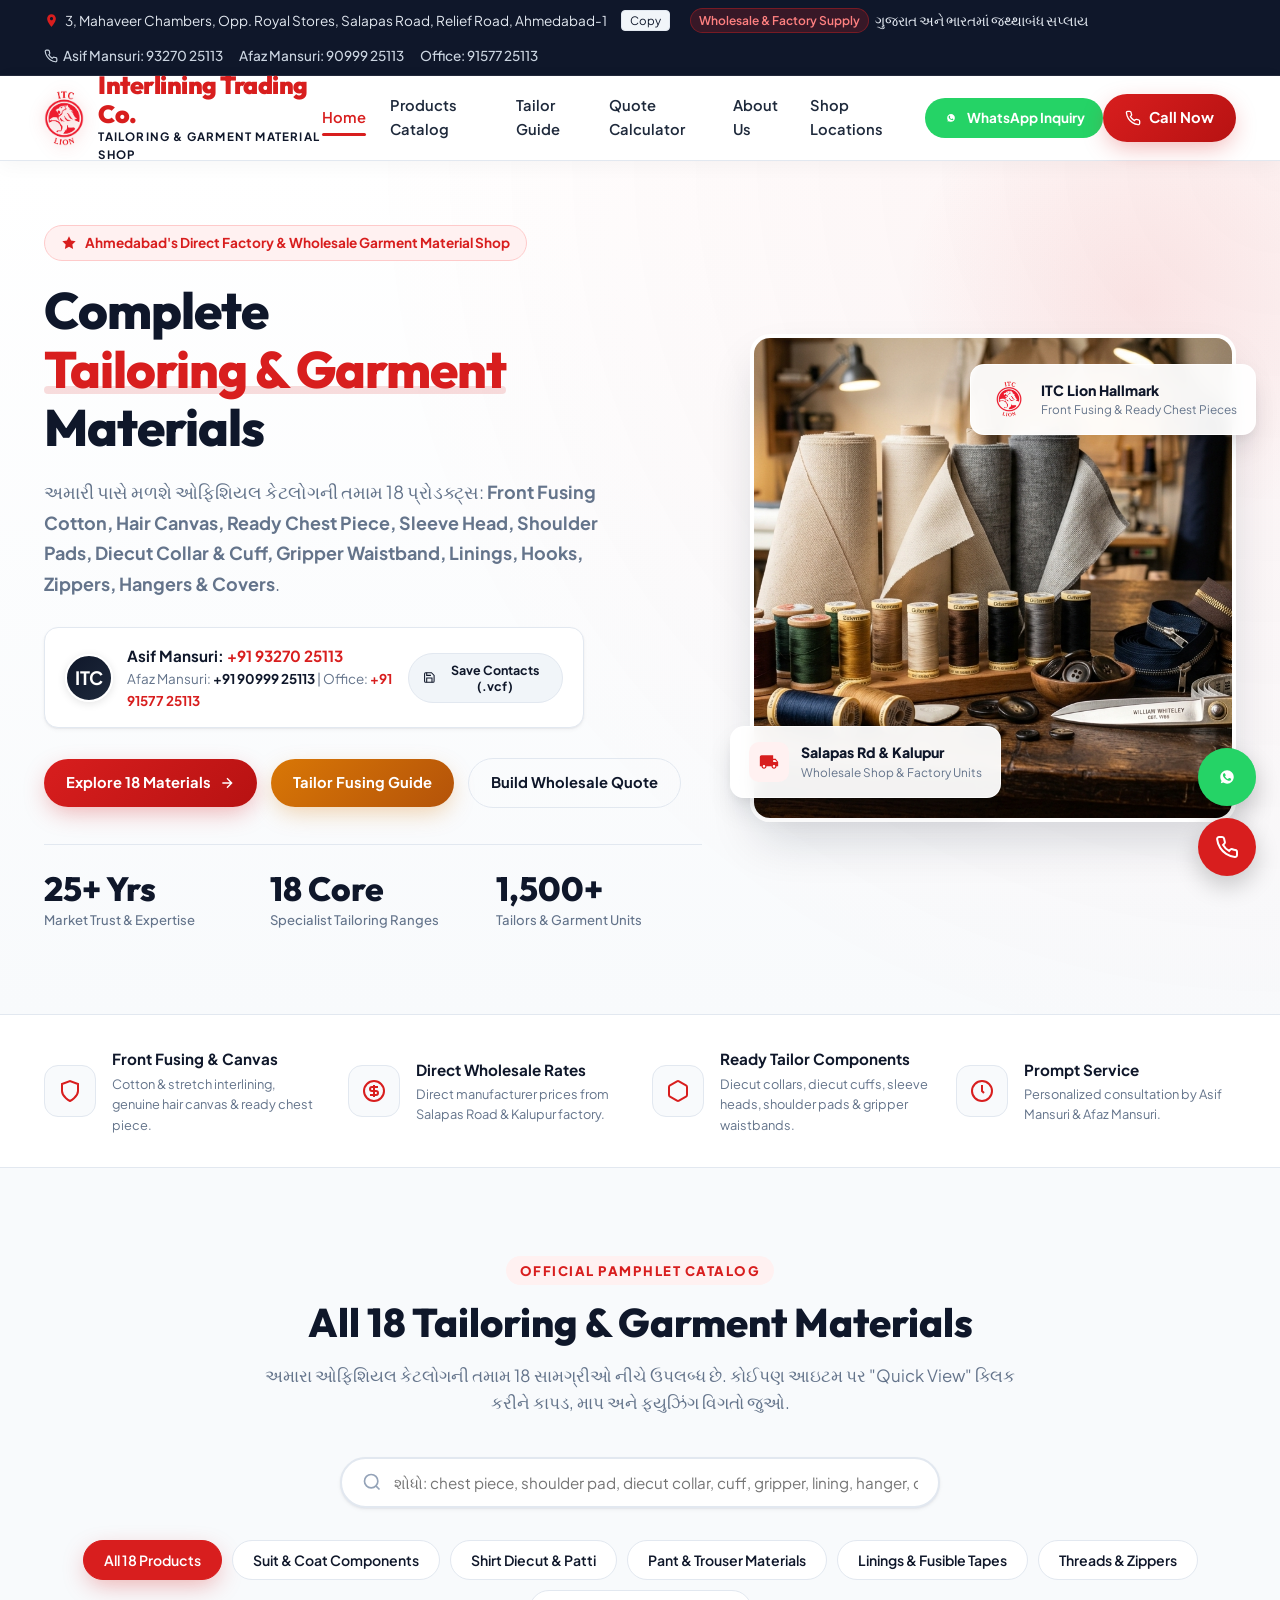
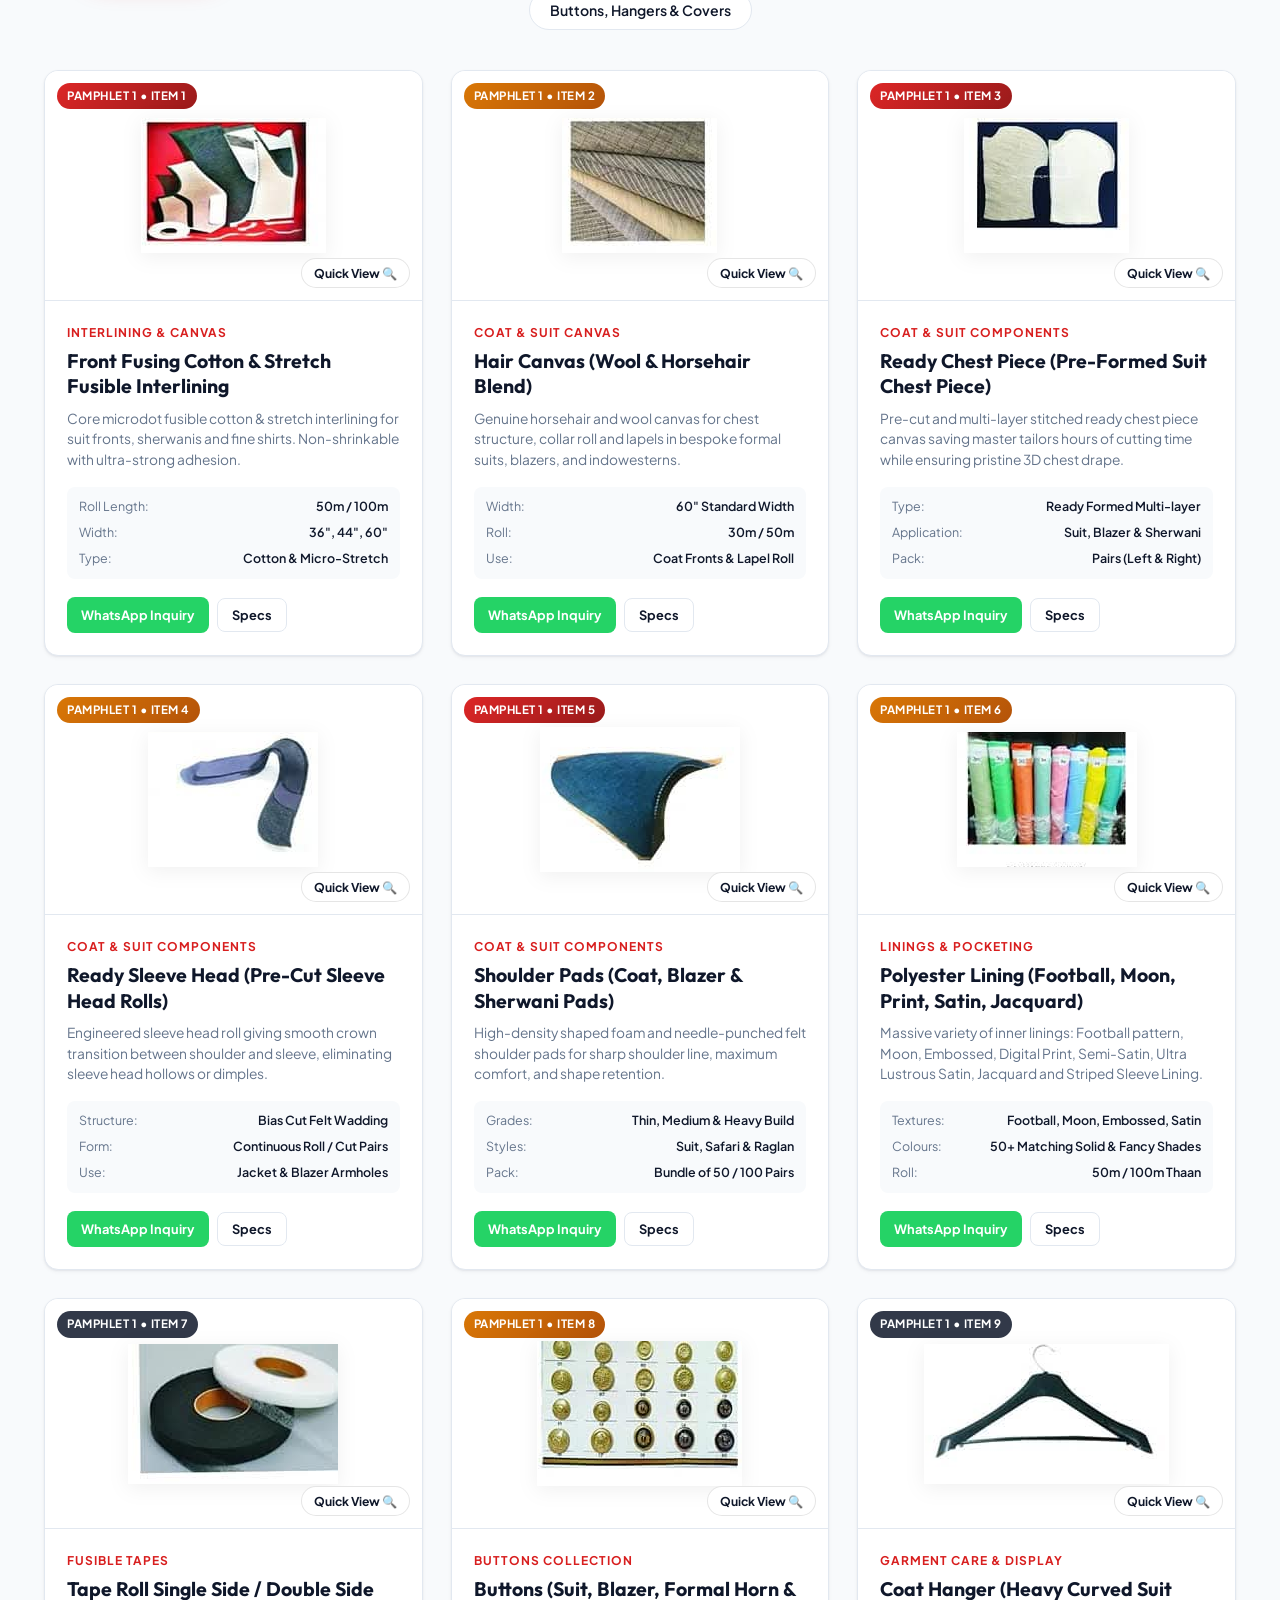
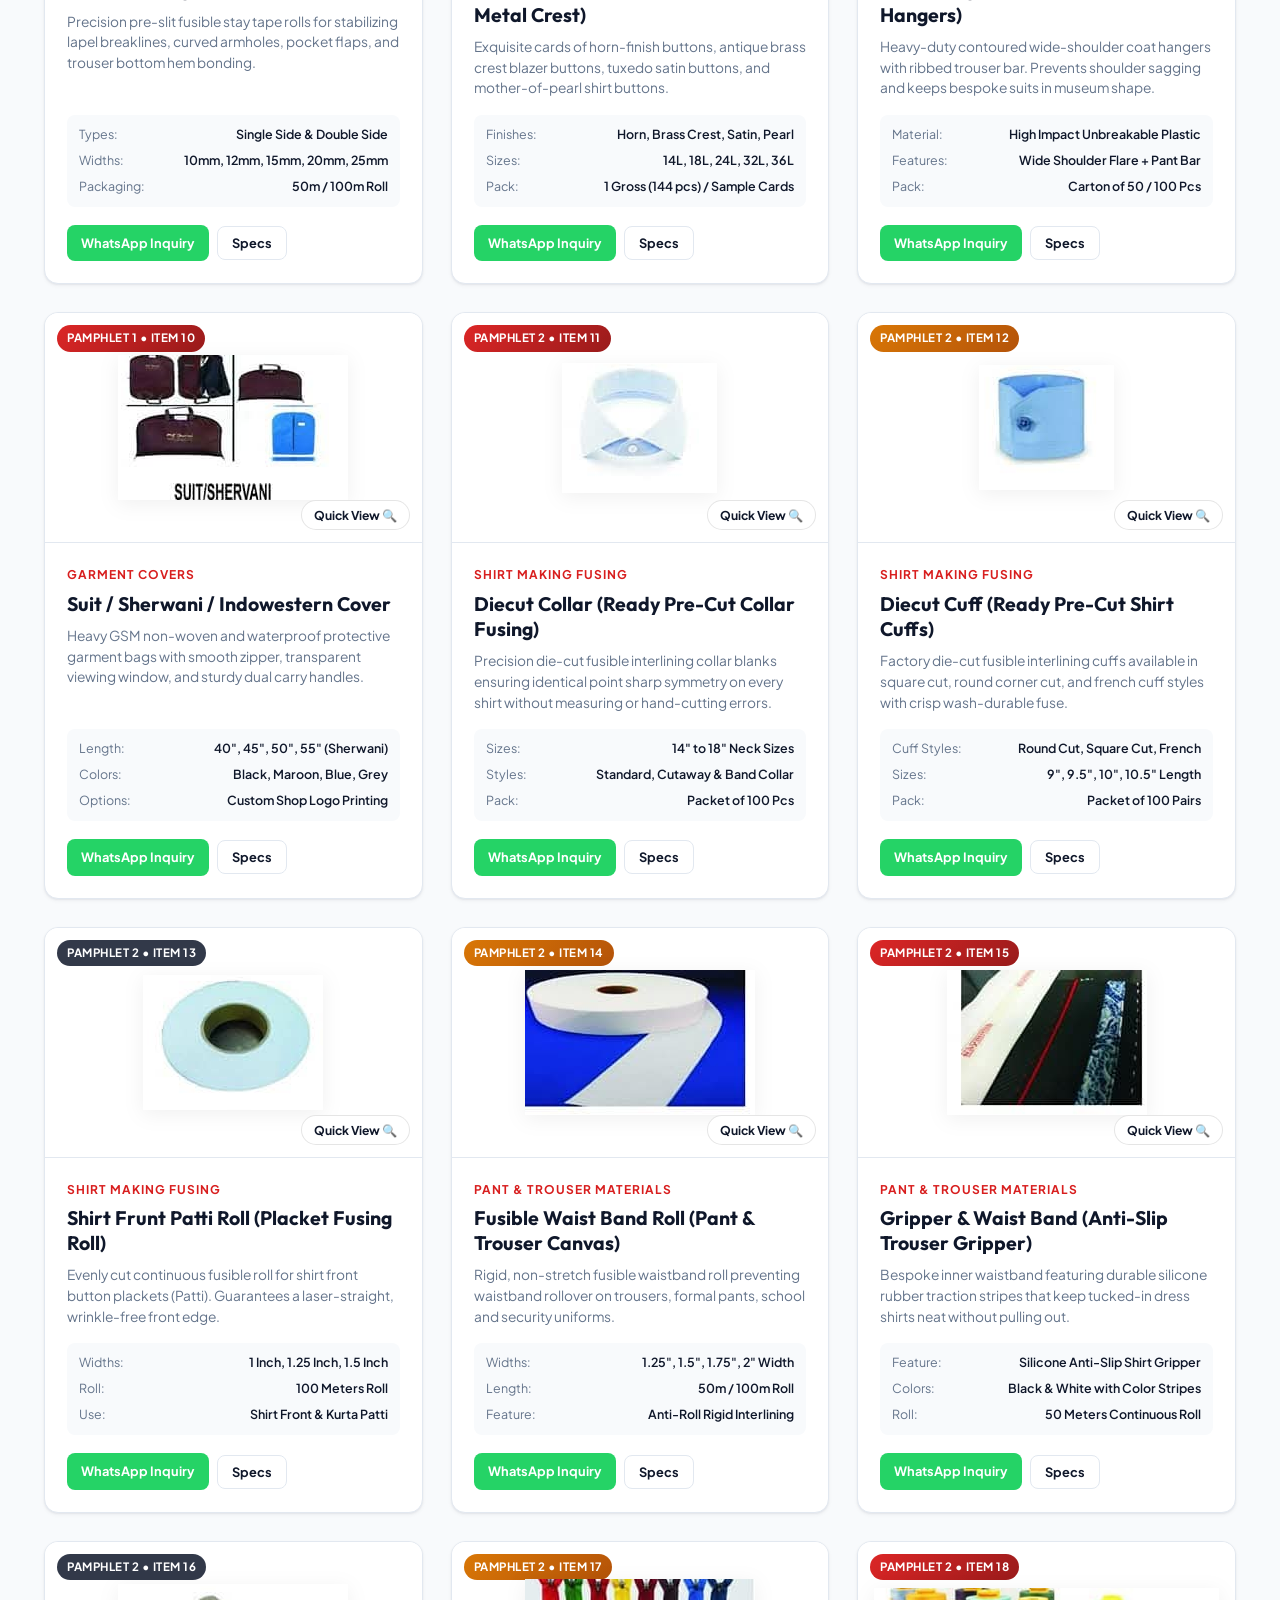
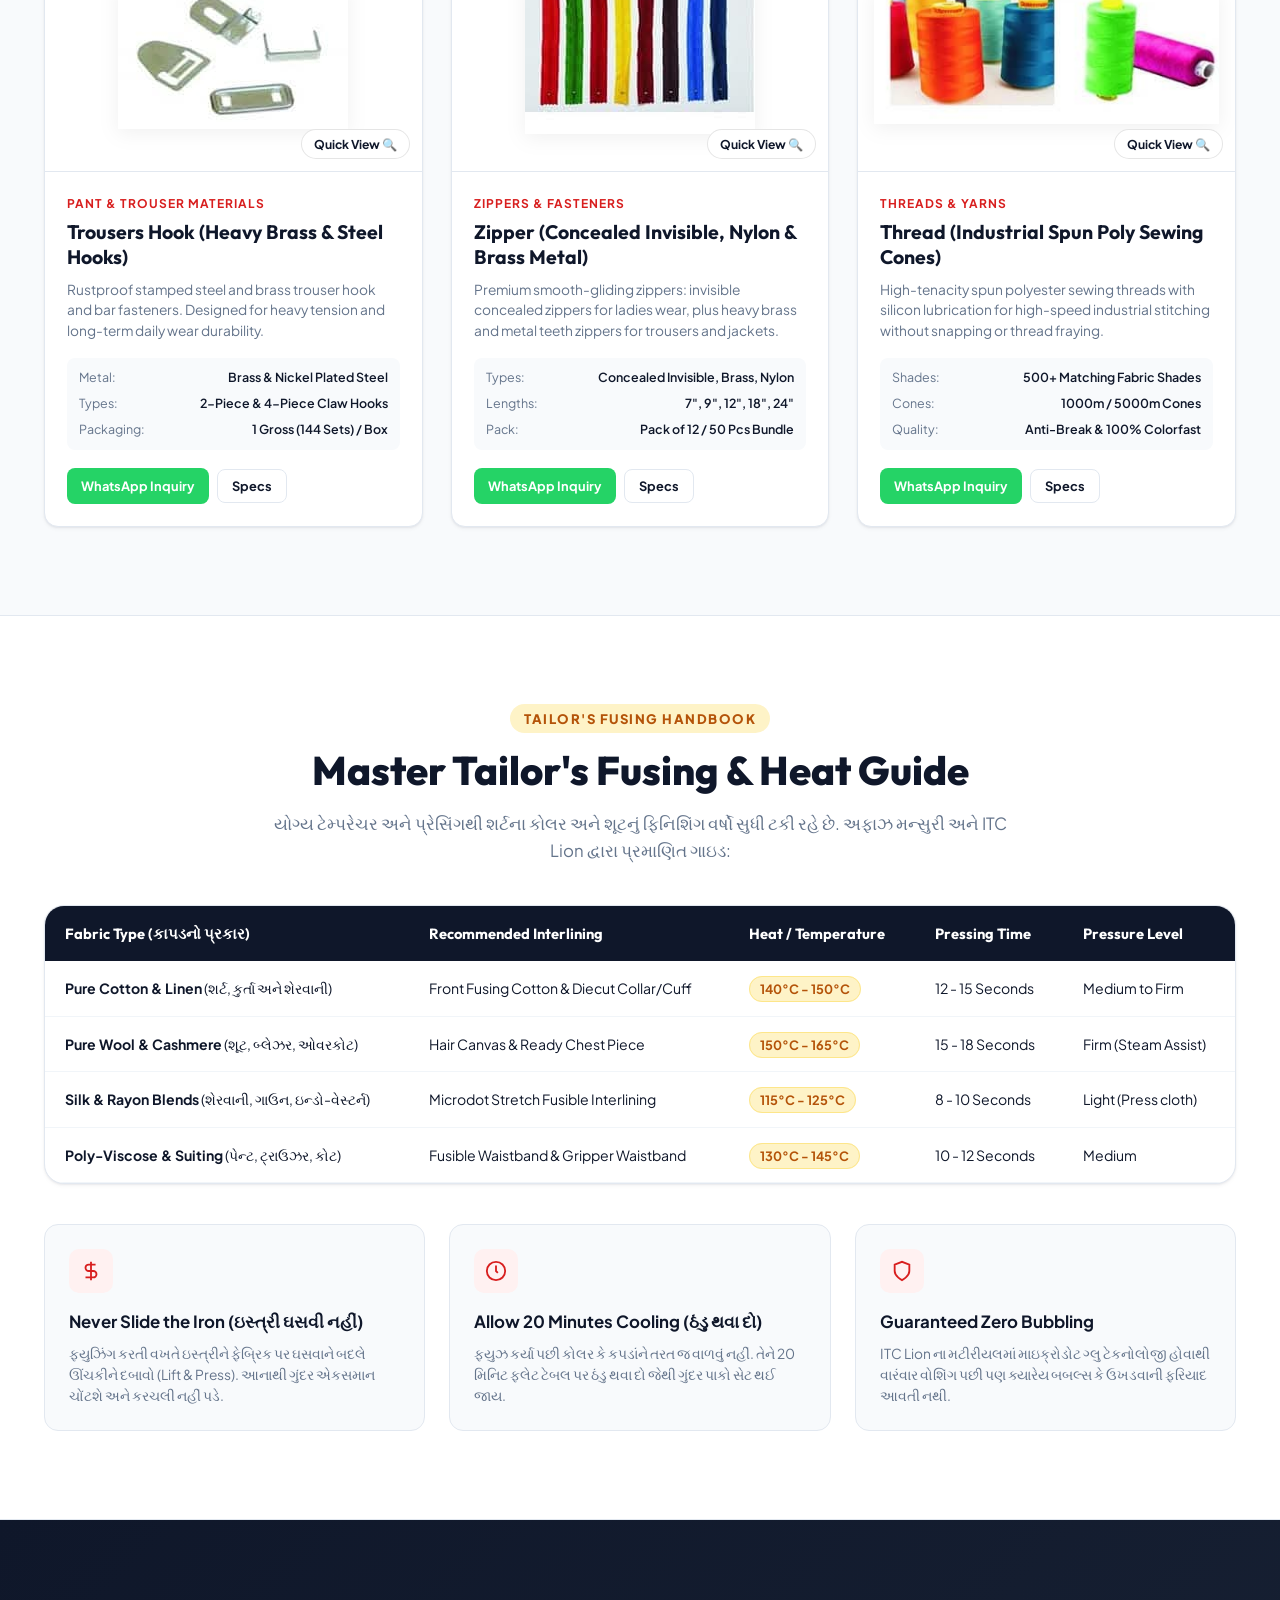
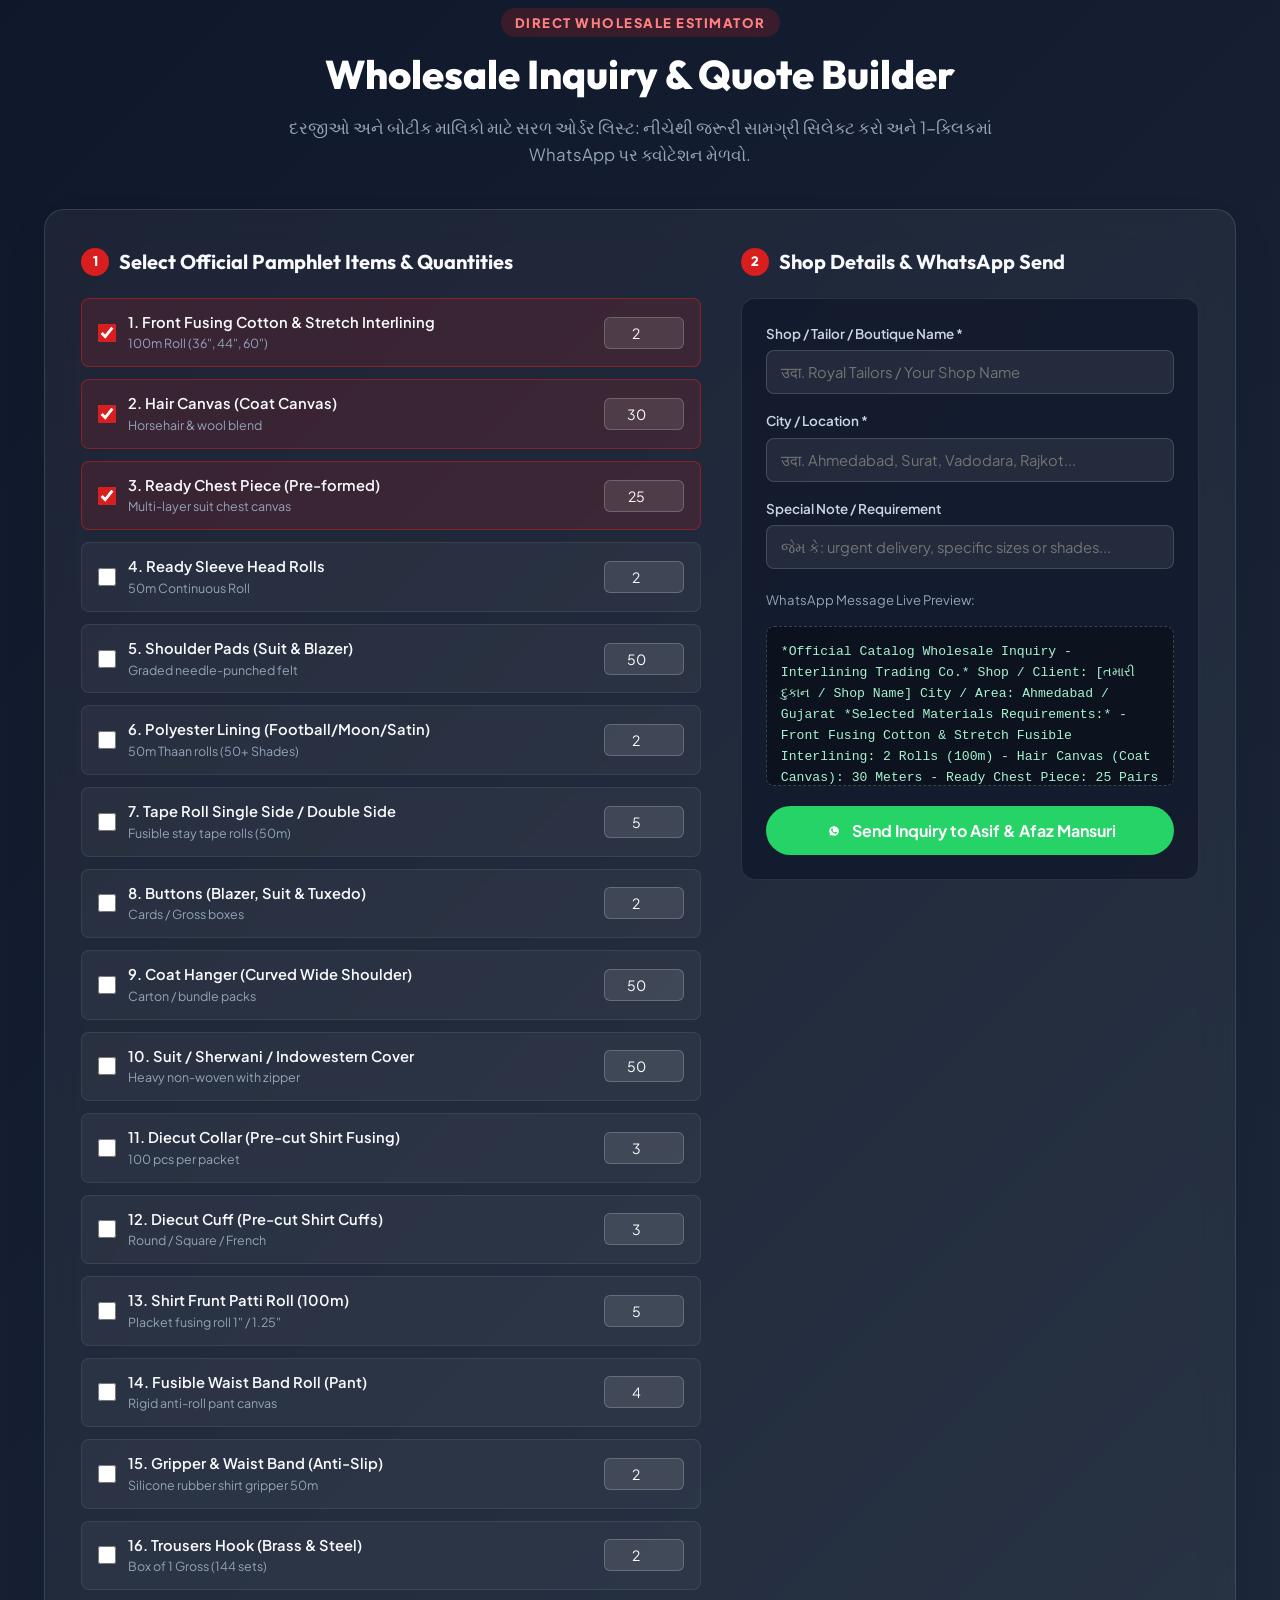
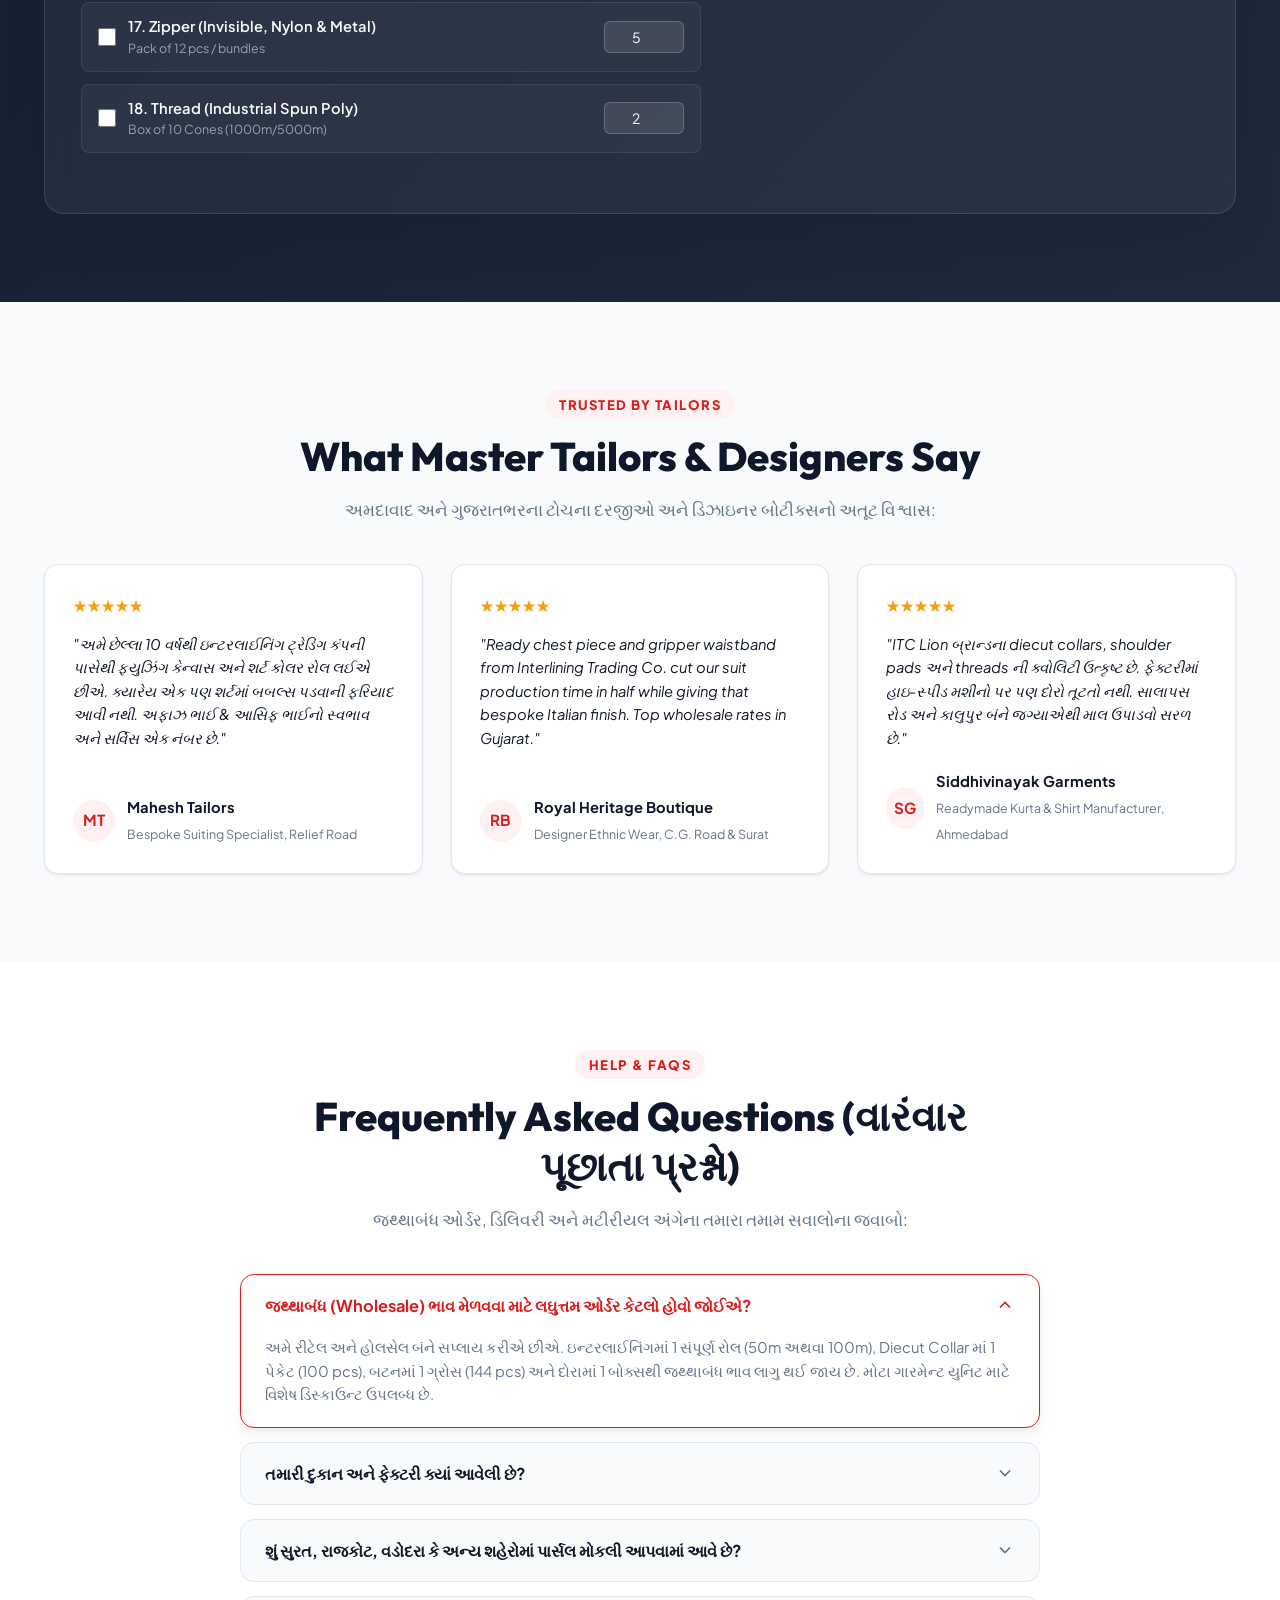
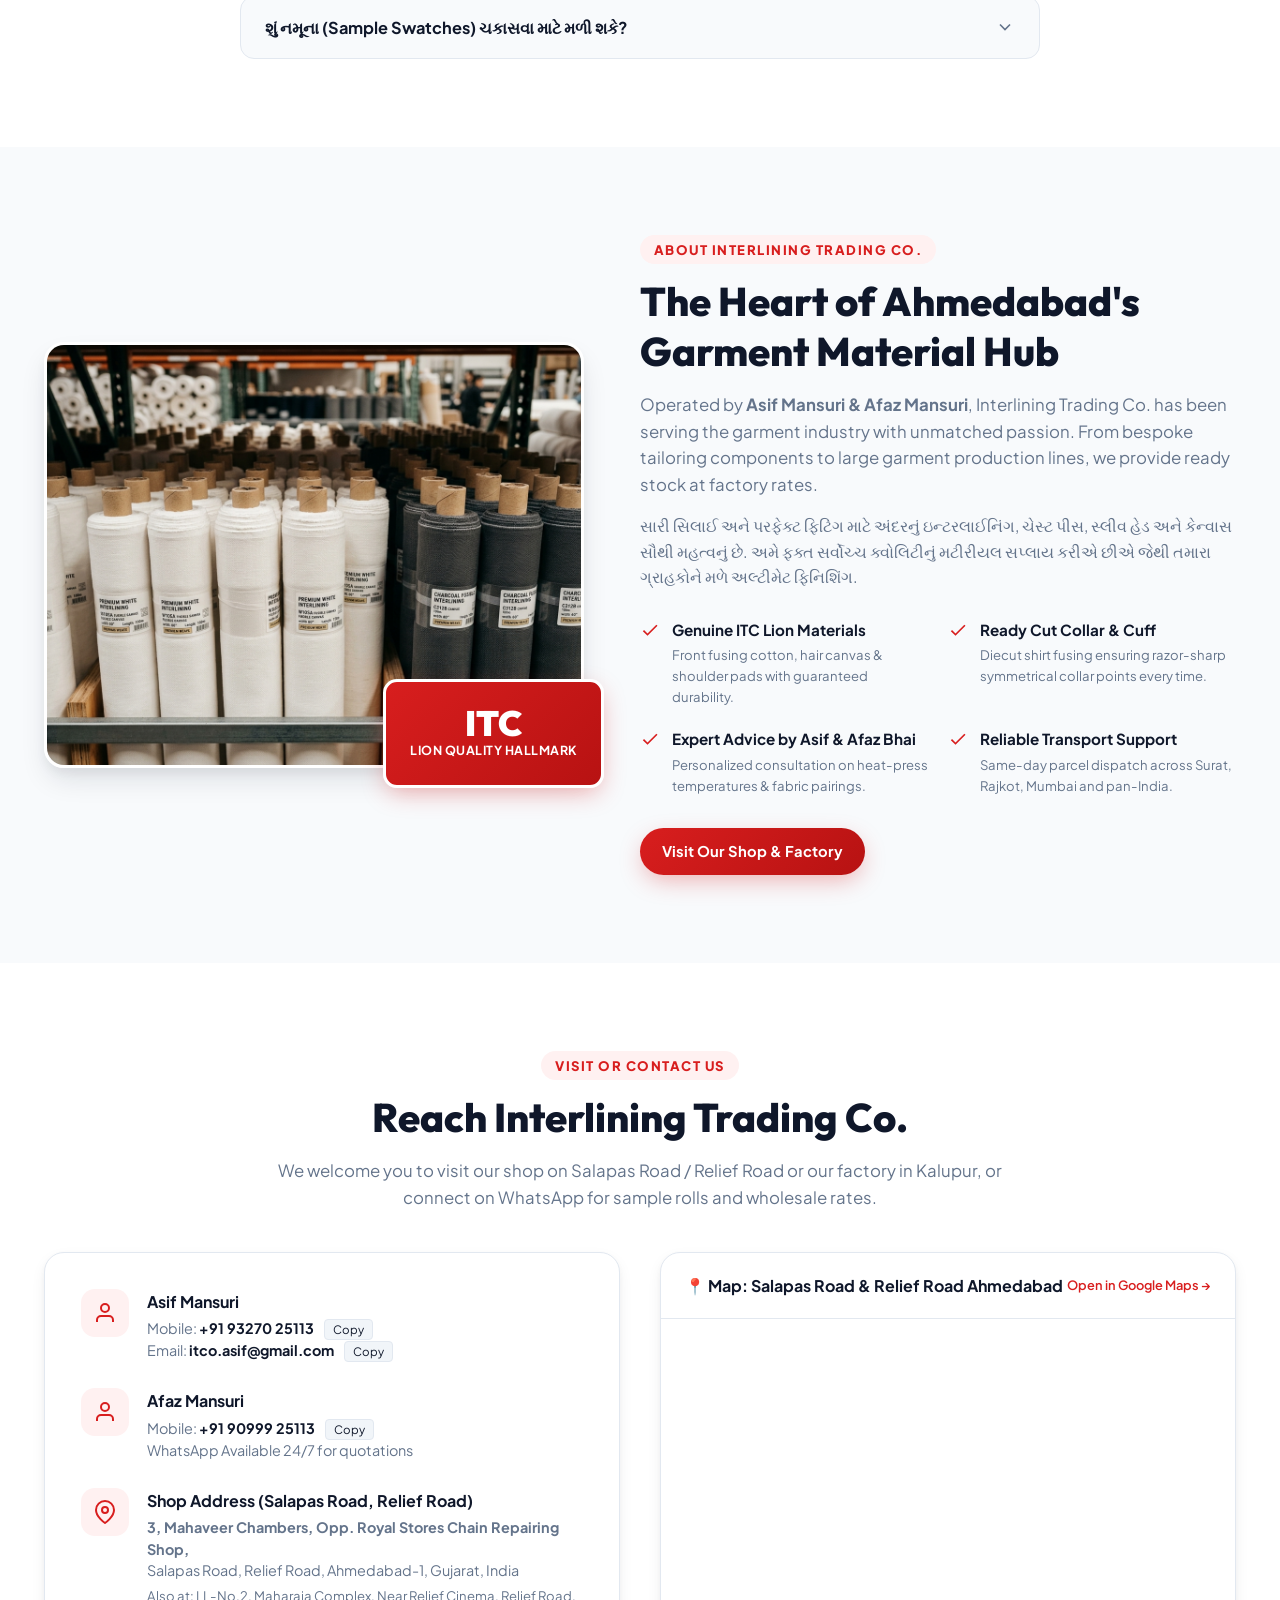
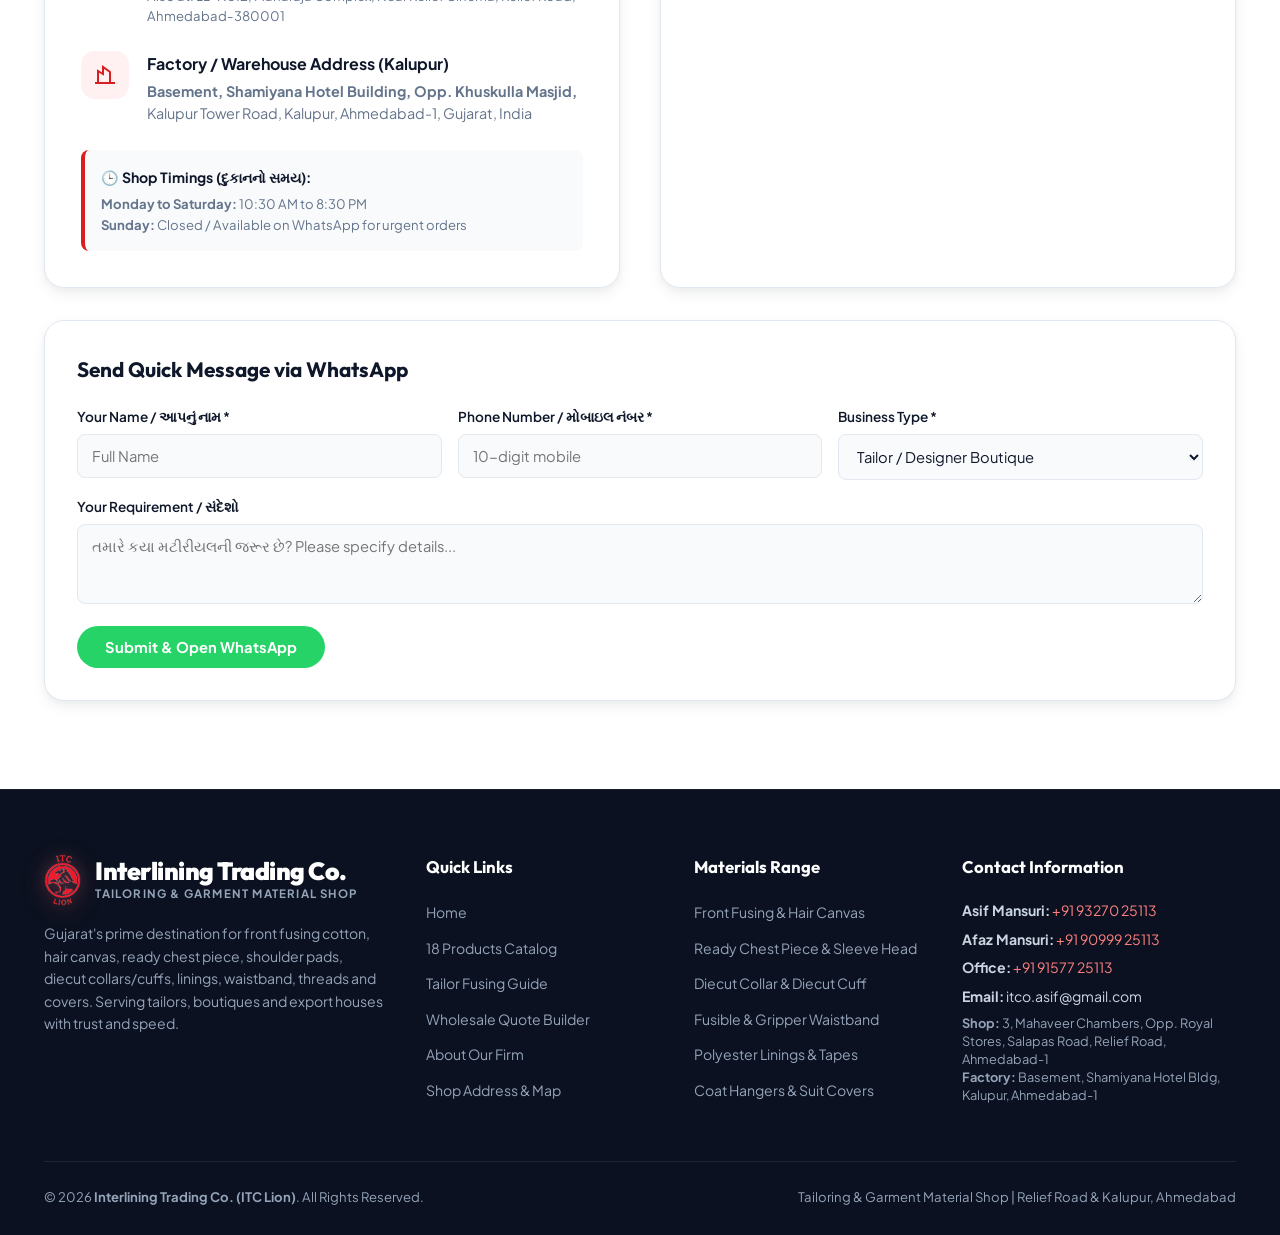
==== index.html @ f00bd0a0 "Initial commit: Official website for Interlining Trading Co." ====
<!DOCTYPE html>
<html lang="en">
<head>
  <meta charset="UTF-8">
  <meta name="viewport" content="width=device-width, initial-scale=1.0">
  <title>Interlining Trading Co. | Tailoring & Garment Material Shop | Relief Road & Salapas Road, Ahmedabad</title>
  <meta name="description" content="Interlining Trading Co. (ITC Lion) - Wholesale & retail tailoring and garment material shop in Relief Road, Salapas Road, and Kalupur, Ahmedabad. Front fusing cotton, hair canvas, ready chest piece, sleeve head, shoulder pads, polyester linings, diecut collar/cuff, waistband, gripper, trouser hooks, zippers, threads, hangers and suit covers. Contact: Asif Mansuri (93270 25113), Afaz Mansuri (90999 25113).">
  <meta name="keywords" content="Interlining Trading Co, ITC Lion, Front Fusing Cotton, Hair Canvas, Ready Chest Piece, Ready Sleeve Head, Shoulder Pads, Diecut Collar, Diecut Cuff, Shirt Front Patti Roll, Fusible Waistband Roll, Gripper Waistband, Trouser Hook, Zippers, Threads, Coat Hangers, Suit Covers, Tailoring Materials Ahmedabad, Relief Road, Salapas Road, Kalupur">
  <link rel="stylesheet" href="style.css">
  <link rel="icon" href="images/itc_lion_logo.png" type="image/png">
</head>
<body>

  <!-- Toast Notification Container -->
  <div class="toast-container" id="toastContainer"></div>

  <!-- Top Announcement Bar -->
  <div class="top-bar">
    <div class="container top-bar-inner">
      <div class="top-info">
        <div class="top-info-item">
          <svg viewBox="0 0 24 24" fill="currentColor"><path d="M12 2C8.13 2 5 5.13 5 9c0 5.25 7 13 7 13s7-7.75 7-13c0-3.87-3.13-7-7-7zm0 9.5c-1.38 0-2.5-1.12-2.5-2.5s1.12-2.5 2.5-2.5 2.5 1.12 2.5 2.5-1.12 2.5-2.5 2.5z"/></svg>
          <span>3, Mahaveer Chambers, Opp. Royal Stores, Salapas Road, Relief Road, Ahmedabad-1</span>
          <button type="button" class="copy-btn-inline copy-trigger" data-copy="3, Mahaveer Chambers, Opp. Royal Stores Chain Repairing Shop, Salapas Road, Relief Road, Ahmedabad-1" data-label="Shop Address">Copy</button>
        </div>
        <div class="top-info-item">
          <span class="badge-tag">Wholesale & Factory Supply</span>
          <span>ગુજરાત અને ભારતમાં જથ્થાબંધ સપ્લાય</span>
        </div>
      </div>
      <div class="top-actions">
        <a href="tel:9327025113" class="top-link">
          <svg width="14" height="14" viewBox="0 0 24 24" fill="none" stroke="currentColor" stroke-width="2"><path d="M22 16.92v3a2 2 0 0 1-2.18 2 19.79 19.79 0 0 1-8.63-3.07 19.5 19.5 0 0 1-6-6 19.79 19.79 0 0 1-3.07-8.67A2 2 0 0 1 4.11 2h3a2 2 0 0 1 2 1.72 12.84 12.84 0 0 0 .7 2.81 2 2 0 0 1-.45 2.11L8.09 9.91a16 16 0 0 0 6 6l1.27-1.27a2 2 0 0 1 2.11-.45 12.84 12.84 0 0 0 2.81.7A2 2 0 0 1 22 16.92z"></path></svg>
          Asif Mansuri: 93270 25113
        </a>
        <a href="tel:9099925113" class="top-link">Afaz Mansuri: 90999 25113</a>
        <a href="tel:9157725113" class="top-link">Office: 91577 25113</a>
      </div>
    </div>
  </div>

  <!-- Main Navigation Header -->
  <header class="site-header">
    <div class="container navbar">
      <!-- Brand Logo -->
      <a href="#home" class="brand-logo" title="Interlining Trading Co. - ITC Lion">
        <img src="images/itc_lion_logo.png" alt="ITC Lion Official Logo" class="brand-logo-img">
        <div class="brand-text">
          <span class="brand-title">Interlining Trading Co.</span>
          <span class="brand-subtitle">Tailoring & Garment Material Shop</span>
        </div>
      </a>

      <!-- Navigation Links -->
      <nav class="nav-links" id="navLinks">
        <a href="#home" class="nav-link active">Home</a>
        <a href="#products" class="nav-link">Products Catalog</a>
        <a href="#fusing-guide" class="nav-link">Tailor Guide</a>
        <a href="#order-builder" class="nav-link">Quote Calculator</a>
        <a href="#about" class="nav-link">About Us</a>
        <a href="#contact" class="nav-link">Shop Locations</a>
        <a href="https://wa.me/919327025113?text=Hello%20Asif%20Bhai%20&%20Afaz%20Bhai,%20I%20want%20inquiry%20regarding%20garment%20materials" target="_blank" class="btn btn-whatsapp" style="padding: 9px 18px; font-size: 0.85rem;">
          <svg width="16" height="16" viewBox="0 0 24 24" fill="currentColor"><path d="M12.031 6.172c-3.181 0-5.767 2.586-5.768 5.766-.001 1.298.38 2.27 1.019 3.287l-.582 2.128 2.182-.573c.978.58 1.911.928 3.145.929 3.178 0 5.767-2.587 5.768-5.766.001-3.187-2.575-5.771-5.764-5.771zm3.392 8.244c-.144.405-.837.774-1.17.824-.299.045-.677.063-1.092-.069-.252-.08-.575-.187-.988-.365-1.739-.751-2.874-2.502-2.961-2.617-.087-.116-.708-.94-.708-1.793s.448-1.273.607-1.446c.159-.173.346-.217.462-.217l.332.006c.106.005.249-.04.39.298.144.347.491 1.2.534 1.287.043.087.072.188.014.304-.058.116-.087.188-.173.289l-.26.304c-.087.086-.177.18-.076.354.101.174.449.741.964 1.201.662.591 1.221.774 1.394.86s.275.072.376-.043c.101-.116.433-.506.549-.68.116-.173.231-.145.39-.087s1.011.477 1.184.564.289.13.332.202c.043.072.043.419-.101.824z"/></svg>
          WhatsApp Inquiry
        </a>
      </nav>

      <!-- CTA and Hamburger -->
      <div class="nav-cta-group">
        <a href="tel:9327025113" class="btn btn-primary" title="Call Asif Mansuri">
          <svg width="16" height="16" viewBox="0 0 24 24" fill="none" stroke="currentColor" stroke-width="2"><path d="M22 16.92v3a2 2 0 0 1-2.18 2 19.79 19.79 0 0 1-8.63-3.07 19.5 19.5 0 0 1-6-6 19.79 19.79 0 0 1-3.07-8.67A2 2 0 0 1 4.11 2h3a2 2 0 0 1 2 1.72 12.84 12.84 0 0 0 .7 2.81 2 2 0 0 1-.45 2.11L8.09 9.91a16 16 0 0 0 6 6l1.27-1.27a2 2 0 0 1 2.11-.45 12.84 12.84 0 0 0 2.81.7A2 2 0 0 1 22 16.92z"></path></svg>
          <span>Call Now</span>
        </a>
        <button class="mobile-toggle" id="mobileToggle" aria-label="Toggle navigation menu">
          <svg width="24" height="24" viewBox="0 0 24 24" fill="none" stroke="currentColor" stroke-width="2"><line x1="3" y1="12" x2="21" y2="12"></line><line x1="3" y1="6" x2="21" y2="6"></line><line x1="3" y1="18" x2="21" y2="18"></line></svg>
        </button>
      </div>
    </div>
  </header>

  <!-- Hero Section -->
  <section class="hero-section" id="home">
    <div class="container hero-grid">
      <div class="hero-content">
        <div class="hero-badge">
          <svg viewBox="0 0 24 24" fill="currentColor"><path d="M12 2l3.09 6.26L22 9.27l-5 4.87 1.18 6.88L12 17.77l-6.18 3.25L7 14.14 2 9.27l6.91-1.01L12 2z"/></svg>
          <span>Ahmedabad's Direct Factory & Wholesale Garment Material Shop</span>
        </div>
        <h1 class="hero-title">
          Complete <span class="highlight">Tailoring & Garment</span> Materials
        </h1>
        <p class="hero-description">
          અમારી પાસે મળશે ઓફિશિયલ કેટલોગની તમામ 18 પ્રોડક્ટ્સ: <strong>Front Fusing Cotton, Hair Canvas, Ready Chest Piece, Sleeve Head, Shoulder Pads, Diecut Collar & Cuff, Gripper Waistband, Linings, Hooks, Zippers, Hangers & Covers</strong>.
        </p>

        <!-- Direct Contact Highlight with Both Brothers & 1-Click Save vCard -->
        <div class="hero-contact-card">
          <div class="contact-left-group">
            <div class="contact-avatar">ITC</div>
            <div class="contact-meta">
              <h4>Asif Mansuri: <a href="tel:9327025113">+91 93270 25113</a></h4>
              <p>Afaz Mansuri: <a href="tel:9099925113" style="color: var(--secondary); font-weight: 700;">+91 90999 25113</a> | Office: <a href="tel:9157725113">+91 91577 25113</a></p>
            </div>
          </div>
          <button type="button" class="save-vcard-btn" id="saveVcardBtn" title="Download Asif & Afaz Mansuri visiting card directly into your phone contacts">
            <svg width="15" height="15" viewBox="0 0 24 24" fill="none" stroke="currentColor" stroke-width="2"><path d="M19 21H5a2 2 0 0 1-2-2V5a2 2 0 0 1 2-2h11l5 5v11a2 2 0 0 1-2 2z"></path><polyline points="17 21 17 13 7 13 7 21"></polyline><polyline points="7 3 7 8 15 8"></polyline></svg>
            Save Contacts (.vcf)
          </button>
        </div>

        <div class="hero-btn-group">
          <a href="#products" class="btn btn-primary">
            Explore 18 Materials
            <svg width="16" height="16" viewBox="0 0 24 24" fill="none" stroke="currentColor" stroke-width="2"><path d="M5 12h14M12 5l7 7-7 7"/></svg>
          </a>
          <a href="#fusing-guide" class="btn btn-gold">
            Tailor Fusing Guide
          </a>
          <a href="#order-builder" class="btn btn-outline">
            Build Wholesale Quote
          </a>
        </div>

        <div class="hero-stats">
          <div class="stat-item">
            <div class="stat-num" data-target="25" data-suffix="+ Yrs">0</div>
            <div class="stat-label">Market Trust & Expertise</div>
          </div>
          <div class="stat-item">
            <div class="stat-num" data-target="18" data-suffix=" Core">0</div>
            <div class="stat-label">Specialist Tailoring Ranges</div>
          </div>
          <div class="stat-item">
            <div class="stat-num" data-target="1500" data-suffix="+">0</div>
            <div class="stat-label">Tailors & Garment Units</div>
          </div>
        </div>
      </div>

      <!-- Hero Visual Image Display -->
      <div class="hero-media-wrapper">
        <div class="hero-media-card">
          <img src="images/hero_banner.jpg" alt="Tailoring materials, interlining rolls, threads and scissors - Interlining Trading Co." loading="lazy">
        </div>
        <!-- Floating Badges -->
        <div class="floating-badge badge-right">
          <div class="floating-badge-icon" style="background: transparent;">
            <img src="images/itc_lion_logo.png" alt="ITC Lion Hallmark" style="width: 36px; height: 36px; object-fit: contain;">
          </div>
          <div class="floating-badge-text">
            <h5>ITC Lion Hallmark</h5>
            <p>Front Fusing & Ready Chest Pieces</p>
          </div>
        </div>

        <div class="floating-badge badge-left">
          <div class="floating-badge-icon">
            <svg width="20" height="20" viewBox="0 0 24 24" fill="currentColor"><path d="M20 8h-3V4H3c-1.1 0-2 .9-2 2v11h2c0 1.66 1.34 3 3 3s3-1.34 3-3h6c0 1.66 1.34 3 3 3s3-1.34 3-3h2v-5l-3-4zM6 18.5c-.83 0-1.5-.67-1.5-1.5s.67-1.5 1.5-1.5 1.5.67 1.5 1.5-.67 1.5-1.5 1.5zm13.5-9l1.96 2.5H17V9.5h2.5zm-1.5 9c-.83 0-1.5-.67-1.5-1.5s.67-1.5 1.5-1.5 1.5.67 1.5 1.5-.67 1.5-1.5 1.5z"/></svg>
          </div>
          <div class="floating-badge-text">
            <h5>Salapas Rd & Kalupur</h5>
            <p>Wholesale Shop & Factory Units</p>
          </div>
        </div>
      </div>
    </div>
  </section>

  <!-- Trust Highlights Strip -->
  <section class="trust-strip">
    <div class="container trust-grid">
      <div class="trust-card">
        <div class="trust-icon">
          <svg width="24" height="24" viewBox="0 0 24 24" fill="none" stroke="currentColor" stroke-width="2"><path d="M12 22s8-4 8-10V5l-8-3-8 3v7c0 6 8 10 8 10z"/></svg>
        </div>
        <div class="trust-info">
          <h4>Front Fusing & Canvas</h4>
          <p>Cotton & stretch interlining, genuine hair canvas & ready chest piece.</p>
        </div>
      </div>

      <div class="trust-card">
        <div class="trust-icon">
          <svg width="24" height="24" viewBox="0 0 24 24" fill="none" stroke="currentColor" stroke-width="2"><circle cx="12" cy="12" r="10"/><path d="M16 8h-6a2 2 0 1 0 0 4h4a2 2 0 1 1 0 4H8"/><path d="M12 18V6"/></svg>
        </div>
        <div class="trust-info">
          <h4>Direct Wholesale Rates</h4>
          <p>Direct manufacturer prices from Salapas Road & Kalupur factory.</p>
        </div>
      </div>

      <div class="trust-card">
        <div class="trust-icon">
          <svg width="24" height="24" viewBox="0 0 24 24" fill="none" stroke="currentColor" stroke-width="2"><path d="M21 16V8a2 2 0 0 0-1-1.73l-7-4a2 2 0 0 0-2 0l-7 4A2 2 0 0 0 3 8v8a2 2 0 0 0 1 1.73l7 4a2 2 0 0 0 2 0l7-4A2 2 0 0 0 21 16z"/></svg>
        </div>
        <div class="trust-info">
          <h4>Ready Tailor Components</h4>
          <p>Diecut collars, diecut cuffs, sleeve heads, shoulder pads & gripper waistbands.</p>
        </div>
      </div>

      <div class="trust-card">
        <div class="trust-icon">
          <svg width="24" height="24" viewBox="0 0 24 24" fill="none" stroke="currentColor" stroke-width="2"><circle cx="12" cy="12" r="10"/><polyline points="12 6 12 12 14 14"/></svg>
        </div>
        <div class="trust-info">
          <h4>Prompt Service</h4>
          <p>Personalized consultation by Asif Mansuri & Afaz Mansuri.</p>
        </div>
      </div>
    </div>
  </section>

  <!-- Complete Product Catalog Section (All 18 Pamphlet Products) -->
  <section class="section" id="products">
    <div class="container">
      <div class="section-header">
        <span class="section-tag">Official Pamphlet Catalog</span>
        <h2 class="section-title">All 18 Tailoring & Garment Materials</h2>
        <p class="section-description">
          અમારા ઓફિશિયલ કેટલોગની તમામ 18 સામગ્રીઓ નીચે ઉપલબ્ધ છે. કોઈપણ આઇટમ પર "Quick View" ક્લિક કરીને કાપડ, માપ અને ફ્યુઝિંગ વિગતો જુઓ.
        </p>
      </div>

      <!-- Live Search Box -->
      <div class="catalog-search-wrapper">
        <div class="search-input-box">
          <svg width="20" height="20" viewBox="0 0 24 24" fill="none" stroke="currentColor" stroke-width="2"><circle cx="11" cy="11" r="8"></circle><line x1="21" y1="21" x2="16.65" y2="16.65"></line></svg>
          <input type="text" id="catalogSearchInput" placeholder="શોધો: chest piece, shoulder pad, diecut collar, cuff, gripper, lining, hanger, cover..." autocomplete="off">
          <button type="button" class="search-clear-btn" id="clearSearchBtn" title="Clear Search">&times;</button>
        </div>
      </div>

      <!-- Category Filter Tabs -->
      <div class="filter-tabs">
        <button class="filter-btn active" data-filter="all">All 18 Products</button>
        <button class="filter-btn" data-filter="suit-coat">Suit & Coat Components</button>
        <button class="filter-btn" data-filter="shirt-materials">Shirt Diecut & Patti</button>
        <button class="filter-btn" data-filter="pant-trouser">Pant & Trouser Materials</button>
        <button class="filter-btn" data-filter="linings-tapes">Linings & Fusible Tapes</button>
        <button class="filter-btn" data-filter="threads-zippers">Threads & Zippers</button>
        <button class="filter-btn" data-filter="accessories-covers">Buttons, Hangers & Covers</button>
      </div>

      <!-- 18 Products Grid -->
      <div class="products-grid" id="productsGrid">

        <!-- 1. Front Fusing Cotton & Stretch Fusible Interlining -->
        <div class="product-card" data-category="suit-coat">
          <div class="product-card-media">
            <span class="product-badge red">Pamphlet 1 • Item 1</span>
            <img src="images/prod_front_fusing.png" alt="Front Fusing Cotton & Stretch Fusible Interlining" loading="lazy">
            <button type="button" class="quick-view-overlay-btn open-modal-trigger" data-product-key="front-fusing">Quick View 🔍</button>
          </div>
          <div class="product-body">
            <span class="product-category">Interlining & Canvas</span>
            <h3 class="product-title">Front Fusing Cotton & Stretch Fusible Interlining</h3>
            <p class="product-desc">Core microdot fusible cotton & stretch interlining for suit fronts, sherwanis and fine shirts. Non-shrinkable with ultra-strong adhesion.</p>
            <div class="product-spec-list">
              <div class="product-spec-item"><span class="spec-key">Roll Length:</span><span class="spec-val">50m / 100m</span></div>
              <div class="product-spec-item"><span class="spec-key">Width:</span><span class="spec-val">36", 44", 60"</span></div>
              <div class="product-spec-item"><span class="spec-key">Type:</span><span class="spec-val">Cotton & Micro-Stretch</span></div>
            </div>
            <div class="product-action-footer">
              <a href="#" class="btn btn-whatsapp btn-sm product-whatsapp-btn" data-product="Front Fusing Cotton & Stretch Fusible Interlining">
                WhatsApp Inquiry
              </a>
              <button type="button" class="btn btn-outline btn-sm open-modal-trigger" data-product-key="front-fusing">Specs</button>
            </div>
          </div>
        </div>

        <!-- 2. Hair Canvas -->
        <div class="product-card" data-category="suit-coat">
          <div class="product-card-media">
            <span class="product-badge gold">Pamphlet 1 • Item 2</span>
            <img src="images/prod_hair_canvas.png" alt="Hair Canvas for Coat and Suit" loading="lazy">
            <button type="button" class="quick-view-overlay-btn open-modal-trigger" data-product-key="hair-canvas">Quick View 🔍</button>
          </div>
          <div class="product-body">
            <span class="product-category">Coat & Suit Canvas</span>
            <h3 class="product-title">Hair Canvas (Wool & Horsehair Blend)</h3>
            <p class="product-desc">Genuine horsehair and wool canvas for chest structure, collar roll and lapels in bespoke formal suits, blazers, and indowesterns.</p>
            <div class="product-spec-list">
              <div class="product-spec-item"><span class="spec-key">Width:</span><span class="spec-val">60" Standard Width</span></div>
              <div class="product-spec-item"><span class="spec-key">Roll:</span><span class="spec-val">30m / 50m</span></div>
              <div class="product-spec-item"><span class="spec-key">Use:</span><span class="spec-val">Coat Fronts & Lapel Roll</span></div>
            </div>
            <div class="product-action-footer">
              <a href="#" class="btn btn-whatsapp btn-sm product-whatsapp-btn" data-product="Hair Canvas">
                WhatsApp Inquiry
              </a>
              <button type="button" class="btn btn-outline btn-sm open-modal-trigger" data-product-key="hair-canvas">Specs</button>
            </div>
          </div>
        </div>

        <!-- 3. Ready Chest Piece -->
        <div class="product-card" data-category="suit-coat">
          <div class="product-card-media">
            <span class="product-badge red">Pamphlet 1 • Item 3</span>
            <img src="images/prod_ready_chest_piece.png" alt="Ready Chest Piece for Suits and Blazers" loading="lazy">
            <button type="button" class="quick-view-overlay-btn open-modal-trigger" data-product-key="ready-chest-piece">Quick View 🔍</button>
          </div>
          <div class="product-body">
            <span class="product-category">Coat & Suit Components</span>
            <h3 class="product-title">Ready Chest Piece (Pre-Formed Suit Chest Piece)</h3>
            <p class="product-desc">Pre-cut and multi-layer stitched ready chest piece canvas saving master tailors hours of cutting time while ensuring pristine 3D chest drape.</p>
            <div class="product-spec-list">
              <div class="product-spec-item"><span class="spec-key">Type:</span><span class="spec-val">Ready Formed Multi-layer</span></div>
              <div class="product-spec-item"><span class="spec-key">Application:</span><span class="spec-val">Suit, Blazer & Sherwani</span></div>
              <div class="product-spec-item"><span class="spec-key">Pack:</span><span class="spec-val">Pairs (Left & Right)</span></div>
            </div>
            <div class="product-action-footer">
              <a href="#" class="btn btn-whatsapp btn-sm product-whatsapp-btn" data-product="Ready Chest Piece">
                WhatsApp Inquiry
              </a>
              <button type="button" class="btn btn-outline btn-sm open-modal-trigger" data-product-key="ready-chest-piece">Specs</button>
            </div>
          </div>
        </div>

        <!-- 4. Ready Sleeve Head -->
        <div class="product-card" data-category="suit-coat">
          <div class="product-card-media">
            <span class="product-badge gold">Pamphlet 1 • Item 4</span>
            <img src="images/prod_ready_sleeve_head.png" alt="Ready Sleeve Head Rolls and Pieces" loading="lazy">
            <button type="button" class="quick-view-overlay-btn open-modal-trigger" data-product-key="ready-sleeve-head">Quick View 🔍</button>
          </div>
          <div class="product-body">
            <span class="product-category">Coat & Suit Components</span>
            <h3 class="product-title">Ready Sleeve Head (Pre-Cut Sleeve Head Rolls)</h3>
            <p class="product-desc">Engineered sleeve head roll giving smooth crown transition between shoulder and sleeve, eliminating sleeve head hollows or dimples.</p>
            <div class="product-spec-list">
              <div class="product-spec-item"><span class="spec-key">Structure:</span><span class="spec-val">Bias Cut Felt Wadding</span></div>
              <div class="product-spec-item"><span class="spec-key">Form:</span><span class="spec-val">Continuous Roll / Cut Pairs</span></div>
              <div class="product-spec-item"><span class="spec-key">Use:</span><span class="spec-val">Jacket & Blazer Armholes</span></div>
            </div>
            <div class="product-action-footer">
              <a href="#" class="btn btn-whatsapp btn-sm product-whatsapp-btn" data-product="Ready Sleeve Head">
                WhatsApp Inquiry
              </a>
              <button type="button" class="btn btn-outline btn-sm open-modal-trigger" data-product-key="ready-sleeve-head">Specs</button>
            </div>
          </div>
        </div>

        <!-- 5. Shoulder Pads -->
        <div class="product-card" data-category="suit-coat">
          <div class="product-card-media">
            <span class="product-badge red">Pamphlet 1 • Item 5</span>
            <img src="images/prod_shoulder_pads.png" alt="Shoulder Pads for Suits and Blazers" loading="lazy">
            <button type="button" class="quick-view-overlay-btn open-modal-trigger" data-product-key="shoulder-pads">Quick View 🔍</button>
          </div>
          <div class="product-body">
            <span class="product-category">Coat & Suit Components</span>
            <h3 class="product-title">Shoulder Pads (Coat, Blazer & Sherwani Pads)</h3>
            <p class="product-desc">High-density shaped foam and needle-punched felt shoulder pads for sharp shoulder line, maximum comfort, and shape retention.</p>
            <div class="product-spec-list">
              <div class="product-spec-item"><span class="spec-key">Grades:</span><span class="spec-val">Thin, Medium & Heavy Build</span></div>
              <div class="product-spec-item"><span class="spec-key">Styles:</span><span class="spec-val">Suit, Safari & Raglan</span></div>
              <div class="product-spec-item"><span class="spec-key">Pack:</span><span class="spec-val">Bundle of 50 / 100 Pairs</span></div>
            </div>
            <div class="product-action-footer">
              <a href="#" class="btn btn-whatsapp btn-sm product-whatsapp-btn" data-product="Shoulder Pads">
                WhatsApp Inquiry
              </a>
              <button type="button" class="btn btn-outline btn-sm open-modal-trigger" data-product-key="shoulder-pads">Specs</button>
            </div>
          </div>
        </div>

        <!-- 6. Polyester Lining (Foot Ball, Moon, Embossed, Print, Satin...) -->
        <div class="product-card" data-category="linings-tapes">
          <div class="product-card-media">
            <span class="product-badge gold">Pamphlet 1 • Item 6</span>
            <img src="images/prod_polyester_lining.png" alt="Polyester Linings Satin and Jacquard" loading="lazy">
            <button type="button" class="quick-view-overlay-btn open-modal-trigger" data-product-key="polyester-lining">Quick View 🔍</button>
          </div>
          <div class="product-body">
            <span class="product-category">Linings & Pocketing</span>
            <h3 class="product-title">Polyester Lining (Football, Moon, Print, Satin, Jacquard)</h3>
            <p class="product-desc">Massive variety of inner linings: Football pattern, Moon, Embossed, Digital Print, Semi-Satin, Ultra Lustrous Satin, Jacquard and Striped Sleeve Lining.</p>
            <div class="product-spec-list">
              <div class="product-spec-item"><span class="spec-key">Textures:</span><span class="spec-val">Football, Moon, Embossed, Satin</span></div>
              <div class="product-spec-item"><span class="spec-key">Colours:</span><span class="spec-val">50+ Matching Solid & Fancy Shades</span></div>
              <div class="product-spec-item"><span class="spec-key">Roll:</span><span class="spec-val">50m / 100m Thaan</span></div>
            </div>
            <div class="product-action-footer">
              <a href="#" class="btn btn-whatsapp btn-sm product-whatsapp-btn" data-product="Polyester Lining Fabrics">
                WhatsApp Inquiry
              </a>
              <button type="button" class="btn btn-outline btn-sm open-modal-trigger" data-product-key="polyester-lining">Specs</button>
            </div>
          </div>
        </div>

        <!-- 7. Tape Roll Single Side / Double Side -->
        <div class="product-card" data-category="linings-tapes">
          <div class="product-card-media">
            <span class="product-badge">Pamphlet 1 • Item 7</span>
            <img src="images/prod_tape_roll.png" alt="Fusible Tape Roll Single and Double Sided" loading="lazy">
            <button type="button" class="quick-view-overlay-btn open-modal-trigger" data-product-key="tape-roll">Quick View 🔍</button>
          </div>
          <div class="product-body">
            <span class="product-category">Fusible Tapes</span>
            <h3 class="product-title">Tape Roll Single Side / Double Side</h3>
            <p class="product-desc">Precision pre-slit fusible stay tape rolls for stabilizing lapel breaklines, curved armholes, pocket flaps, and trouser bottom hem bonding.</p>
            <div class="product-spec-list">
              <div class="product-spec-item"><span class="spec-key">Types:</span><span class="spec-val">Single Side & Double Side</span></div>
              <div class="product-spec-item"><span class="spec-key">Widths:</span><span class="spec-val">10mm, 12mm, 15mm, 20mm, 25mm</span></div>
              <div class="product-spec-item"><span class="spec-key">Packaging:</span><span class="spec-val">50m / 100m Roll</span></div>
            </div>
            <div class="product-action-footer">
              <a href="#" class="btn btn-whatsapp btn-sm product-whatsapp-btn" data-product="Tape Roll Single & Double Side">
                WhatsApp Inquiry
              </a>
              <button type="button" class="btn btn-outline btn-sm open-modal-trigger" data-product-key="tape-roll">Specs</button>
            </div>
          </div>
        </div>

        <!-- 8. Buttons -->
        <div class="product-card" data-category="accessories-covers">
          <div class="product-card-media">
            <span class="product-badge gold">Pamphlet 1 • Item 8</span>
            <img src="images/prod_buttons.png" alt="Blazer and Suit Buttons" loading="lazy">
            <button type="button" class="quick-view-overlay-btn open-modal-trigger" data-product-key="buttons">Quick View 🔍</button>
          </div>
          <div class="product-body">
            <span class="product-category">Buttons Collection</span>
            <h3 class="product-title">Buttons (Suit, Blazer, Formal Horn & Metal Crest)</h3>
            <p class="product-desc">Exquisite cards of horn-finish buttons, antique brass crest blazer buttons, tuxedo satin buttons, and mother-of-pearl shirt buttons.</p>
            <div class="product-spec-list">
              <div class="product-spec-item"><span class="spec-key">Finishes:</span><span class="spec-val">Horn, Brass Crest, Satin, Pearl</span></div>
              <div class="product-spec-item"><span class="spec-key">Sizes:</span><span class="spec-val">14L, 18L, 24L, 32L, 36L</span></div>
              <div class="product-spec-item"><span class="spec-key">Pack:</span><span class="spec-val">1 Gross (144 pcs) / Sample Cards</span></div>
            </div>
            <div class="product-action-footer">
              <a href="#" class="btn btn-whatsapp btn-sm product-whatsapp-btn" data-product="Buttons Assortment">
                WhatsApp Inquiry
              </a>
              <button type="button" class="btn btn-outline btn-sm open-modal-trigger" data-product-key="buttons">Specs</button>
            </div>
          </div>
        </div>

        <!-- 9. Coat Hanger -->
        <div class="product-card" data-category="accessories-covers">
          <div class="product-card-media">
            <span class="product-badge">Pamphlet 1 • Item 9</span>
            <img src="images/prod_coat_hanger.png" alt="Heavy Coat Hanger for Suits" loading="lazy">
            <button type="button" class="quick-view-overlay-btn open-modal-trigger" data-product-key="coat-hanger">Quick View 🔍</button>
          </div>
          <div class="product-body">
            <span class="product-category">Garment Care & Display</span>
            <h3 class="product-title">Coat Hanger (Heavy Curved Suit Hangers)</h3>
            <p class="product-desc">Heavy-duty contoured wide-shoulder coat hangers with ribbed trouser bar. Prevents shoulder sagging and keeps bespoke suits in museum shape.</p>
            <div class="product-spec-list">
              <div class="product-spec-item"><span class="spec-key">Material:</span><span class="spec-val">High Impact Unbreakable Plastic</span></div>
              <div class="product-spec-item"><span class="spec-key">Features:</span><span class="spec-val">Wide Shoulder Flare + Pant Bar</span></div>
              <div class="product-spec-item"><span class="spec-key">Pack:</span><span class="spec-val">Carton of 50 / 100 Pcs</span></div>
            </div>
            <div class="product-action-footer">
              <a href="#" class="btn btn-whatsapp btn-sm product-whatsapp-btn" data-product="Heavy Coat Hangers">
                WhatsApp Inquiry
              </a>
              <button type="button" class="btn btn-outline btn-sm open-modal-trigger" data-product-key="coat-hanger">Specs</button>
            </div>
          </div>
        </div>

        <!-- 10. Suit / Sherwani / Indowestern Cover -->
        <div class="product-card" data-category="accessories-covers">
          <div class="product-card-media">
            <span class="product-badge red">Pamphlet 1 • Item 10</span>
            <img src="images/prod_suit_cover.png" alt="Suit and Sherwani Garment Covers" loading="lazy">
            <button type="button" class="quick-view-overlay-btn open-modal-trigger" data-product-key="suit-cover">Quick View 🔍</button>
          </div>
          <div class="product-body">
            <span class="product-category">Garment Covers</span>
            <h3 class="product-title">Suit / Sherwani / Indowestern Cover</h3>
            <p class="product-desc">Heavy GSM non-woven and waterproof protective garment bags with smooth zipper, transparent viewing window, and sturdy dual carry handles.</p>
            <div class="product-spec-list">
              <div class="product-spec-item"><span class="spec-key">Length:</span><span class="spec-val">40", 45", 50", 55" (Sherwani)</span></div>
              <div class="product-spec-item"><span class="spec-key">Colors:</span><span class="spec-val">Black, Maroon, Blue, Grey</span></div>
              <div class="product-spec-item"><span class="spec-key">Options:</span><span class="spec-val">Custom Shop Logo Printing</span></div>
            </div>
            <div class="product-action-footer">
              <a href="#" class="btn btn-whatsapp btn-sm product-whatsapp-btn" data-product="Suit and Sherwani Covers">
                WhatsApp Inquiry
              </a>
              <button type="button" class="btn btn-outline btn-sm open-modal-trigger" data-product-key="suit-cover">Specs</button>
            </div>
          </div>
        </div>

        <!-- 11. Diecut Collar -->
        <div class="product-card" data-category="shirt-materials">
          <div class="product-card-media">
            <span class="product-badge red">Pamphlet 2 • Item 11</span>
            <img src="images/prod_diecut_collar.png" alt="Diecut Shirt Collar Fusing" loading="lazy">
            <button type="button" class="quick-view-overlay-btn open-modal-trigger" data-product-key="diecut-collar">Quick View 🔍</button>
          </div>
          <div class="product-body">
            <span class="product-category">Shirt Making Fusing</span>
            <h3 class="product-title">Diecut Collar (Ready Pre-Cut Collar Fusing)</h3>
            <p class="product-desc">Precision die-cut fusible interlining collar blanks ensuring identical point sharp symmetry on every shirt without measuring or hand-cutting errors.</p>
            <div class="product-spec-list">
              <div class="product-spec-item"><span class="spec-key">Sizes:</span><span class="spec-val">14" to 18" Neck Sizes</span></div>
              <div class="product-spec-item"><span class="spec-key">Styles:</span><span class="spec-val">Standard, Cutaway & Band Collar</span></div>
              <div class="product-spec-item"><span class="spec-key">Pack:</span><span class="spec-val">Packet of 100 Pcs</span></div>
            </div>
            <div class="product-action-footer">
              <a href="#" class="btn btn-whatsapp btn-sm product-whatsapp-btn" data-product="Diecut Collar Fusing">
                WhatsApp Inquiry
              </a>
              <button type="button" class="btn btn-outline btn-sm open-modal-trigger" data-product-key="diecut-collar">Specs</button>
            </div>
          </div>
        </div>

        <!-- 12. Diecut Cuff -->
        <div class="product-card" data-category="shirt-materials">
          <div class="product-card-media">
            <span class="product-badge gold">Pamphlet 2 • Item 12</span>
            <img src="images/prod_diecut_cuff.png" alt="Diecut Shirt Cuff Fusing" loading="lazy">
            <button type="button" class="quick-view-overlay-btn open-modal-trigger" data-product-key="diecut-cuff">Quick View 🔍</button>
          </div>
          <div class="product-body">
            <span class="product-category">Shirt Making Fusing</span>
            <h3 class="product-title">Diecut Cuff (Ready Pre-Cut Shirt Cuffs)</h3>
            <p class="product-desc">Factory die-cut fusible interlining cuffs available in square cut, round corner cut, and french cuff styles with crisp wash-durable fuse.</p>
            <div class="product-spec-list">
              <div class="product-spec-item"><span class="spec-key">Cuff Styles:</span><span class="spec-val">Round Cut, Square Cut, French</span></div>
              <div class="product-spec-item"><span class="spec-key">Sizes:</span><span class="spec-val">9", 9.5", 10", 10.5" Length</span></div>
              <div class="product-spec-item"><span class="spec-key">Pack:</span><span class="spec-val">Packet of 100 Pairs</span></div>
            </div>
            <div class="product-action-footer">
              <a href="#" class="btn btn-whatsapp btn-sm product-whatsapp-btn" data-product="Diecut Cuff Fusing">
                WhatsApp Inquiry
              </a>
              <button type="button" class="btn btn-outline btn-sm open-modal-trigger" data-product-key="diecut-cuff">Specs</button>
            </div>
          </div>
        </div>

        <!-- 13. Shirt Frunt Patti Roll -->
        <div class="product-card" data-category="shirt-materials">
          <div class="product-card-media">
            <span class="product-badge">Pamphlet 2 • Item 13</span>
            <img src="images/prod_shirt_front_patti.png" alt="Shirt Front Patti Roll" loading="lazy">
            <button type="button" class="quick-view-overlay-btn open-modal-trigger" data-product-key="shirt-front-patti">Quick View 🔍</button>
          </div>
          <div class="product-body">
            <span class="product-category">Shirt Making Fusing</span>
            <h3 class="product-title">Shirt Frunt Patti Roll (Placket Fusing Roll)</h3>
            <p class="product-desc">Evenly cut continuous fusible roll for shirt front button plackets (Patti). Guarantees a laser-straight, wrinkle-free front edge.</p>
            <div class="product-spec-list">
              <div class="product-spec-item"><span class="spec-key">Widths:</span><span class="spec-val">1 Inch, 1.25 Inch, 1.5 Inch</span></div>
              <div class="product-spec-item"><span class="spec-key">Roll:</span><span class="spec-val">100 Meters Roll</span></div>
              <div class="product-spec-item"><span class="spec-key">Use:</span><span class="spec-val">Shirt Front & Kurta Patti</span></div>
            </div>
            <div class="product-action-footer">
              <a href="#" class="btn btn-whatsapp btn-sm product-whatsapp-btn" data-product="Shirt Frunt Patti Roll">
                WhatsApp Inquiry
              </a>
              <button type="button" class="btn btn-outline btn-sm open-modal-trigger" data-product-key="shirt-front-patti">Specs</button>
            </div>
          </div>
        </div>

        <!-- 14. Fusible Waist Band Roll -->
        <div class="product-card" data-category="pant-trouser">
          <div class="product-card-media">
            <span class="product-badge gold">Pamphlet 2 • Item 14</span>
            <img src="images/prod_fusible_waistband.png" alt="Fusible Waist Band Roll" loading="lazy">
            <button type="button" class="quick-view-overlay-btn open-modal-trigger" data-product-key="fusible-waist-band">Quick View 🔍</button>
          </div>
          <div class="product-body">
            <span class="product-category">Pant & Trouser Materials</span>
            <h3 class="product-title">Fusible Waist Band Roll (Pant & Trouser Canvas)</h3>
            <p class="product-desc">Rigid, non-stretch fusible waistband roll preventing waistband rollover on trousers, formal pants, school and security uniforms.</p>
            <div class="product-spec-list">
              <div class="product-spec-item"><span class="spec-key">Widths:</span><span class="spec-val">1.25", 1.5", 1.75", 2" Width</span></div>
              <div class="product-spec-item"><span class="spec-key">Length:</span><span class="spec-val">50m / 100m Roll</span></div>
              <div class="product-spec-item"><span class="spec-key">Feature:</span><span class="spec-val">Anti-Roll Rigid Interlining</span></div>
            </div>
            <div class="product-action-footer">
              <a href="#" class="btn btn-whatsapp btn-sm product-whatsapp-btn" data-product="Fusible Waist Band Roll">
                WhatsApp Inquiry
              </a>
              <button type="button" class="btn btn-outline btn-sm open-modal-trigger" data-product-key="fusible-waist-band">Specs</button>
            </div>
          </div>
        </div>

        <!-- 15. Gripper & Waist Band -->
        <div class="product-card" data-category="pant-trouser">
          <div class="product-card-media">
            <span class="product-badge red">Pamphlet 2 • Item 15</span>
            <img src="images/prod_gripper_waistband.png" alt="Gripper and Waist Band for Trousers" loading="lazy">
            <button type="button" class="quick-view-overlay-btn open-modal-trigger" data-product-key="gripper-waist-band">Quick View 🔍</button>
          </div>
          <div class="product-body">
            <span class="product-category">Pant & Trouser Materials</span>
            <h3 class="product-title">Gripper & Waist Band (Anti-Slip Trouser Gripper)</h3>
            <p class="product-desc">Bespoke inner waistband featuring durable silicone rubber traction stripes that keep tucked-in dress shirts neat without pulling out.</p>
            <div class="product-spec-list">
              <div class="product-spec-item"><span class="spec-key">Feature:</span><span class="spec-val">Silicone Anti-Slip Shirt Gripper</span></div>
              <div class="product-spec-item"><span class="spec-key">Colors:</span><span class="spec-val">Black & White with Color Stripes</span></div>
              <div class="product-spec-item"><span class="spec-key">Roll:</span><span class="spec-val">50 Meters Continuous Roll</span></div>
            </div>
            <div class="product-action-footer">
              <a href="#" class="btn btn-whatsapp btn-sm product-whatsapp-btn" data-product="Gripper & Waist Band">
                WhatsApp Inquiry
              </a>
              <button type="button" class="btn btn-outline btn-sm open-modal-trigger" data-product-key="gripper-waist-band">Specs</button>
            </div>
          </div>
        </div>

        <!-- 16. Trousers Hook -->
        <div class="product-card" data-category="pant-trouser">
          <div class="product-card-media">
            <span class="product-badge">Pamphlet 2 • Item 16</span>
            <img src="images/prod_trousers_hook.png" alt="Heavy Trousers Hooks and Bars" loading="lazy">
            <button type="button" class="quick-view-overlay-btn open-modal-trigger" data-product-key="trousers-hook">Quick View 🔍</button>
          </div>
          <div class="product-body">
            <span class="product-category">Pant & Trouser Materials</span>
            <h3 class="product-title">Trousers Hook (Heavy Brass & Steel Hooks)</h3>
            <p class="product-desc">Rustproof stamped steel and brass trouser hook and bar fasteners. Designed for heavy tension and long-term daily wear durability.</p>
            <div class="product-spec-list">
              <div class="product-spec-item"><span class="spec-key">Metal:</span><span class="spec-val">Brass & Nickel Plated Steel</span></div>
              <div class="product-spec-item"><span class="spec-key">Types:</span><span class="spec-val">2-Piece & 4-Piece Claw Hooks</span></div>
              <div class="product-spec-item"><span class="spec-key">Packaging:</span><span class="spec-val">1 Gross (144 Sets) / Box</span></div>
            </div>
            <div class="product-action-footer">
              <a href="#" class="btn btn-whatsapp btn-sm product-whatsapp-btn" data-product="Trousers Hook">
                WhatsApp Inquiry
              </a>
              <button type="button" class="btn btn-outline btn-sm open-modal-trigger" data-product-key="trousers-hook">Specs</button>
            </div>
          </div>
        </div>

        <!-- 17. Zipper -->
        <div class="product-card" data-category="threads-zippers">
          <div class="product-card-media">
            <span class="product-badge gold">Pamphlet 2 • Item 17</span>
            <img src="images/prod_zipper.png" alt="Zippers Concealed and Metal" loading="lazy">
            <button type="button" class="quick-view-overlay-btn open-modal-trigger" data-product-key="zipper">Quick View 🔍</button>
          </div>
          <div class="product-body">
            <span class="product-category">Zippers & Fasteners</span>
            <h3 class="product-title">Zipper (Concealed Invisible, Nylon & Brass Metal)</h3>
            <p class="product-desc">Premium smooth-gliding zippers: invisible concealed zippers for ladies wear, plus heavy brass and metal teeth zippers for trousers and jackets.</p>
            <div class="product-spec-list">
              <div class="product-spec-item"><span class="spec-key">Types:</span><span class="spec-val">Concealed Invisible, Brass, Nylon</span></div>
              <div class="product-spec-item"><span class="spec-key">Lengths:</span><span class="spec-val">7", 9", 12", 18", 24"</span></div>
              <div class="product-spec-item"><span class="spec-key">Pack:</span><span class="spec-val">Pack of 12 / 50 Pcs Bundle</span></div>
            </div>
            <div class="product-action-footer">
              <a href="#" class="btn btn-whatsapp btn-sm product-whatsapp-btn" data-product="Zippers Range">
                WhatsApp Inquiry
              </a>
              <button type="button" class="btn btn-outline btn-sm open-modal-trigger" data-product-key="zipper">Specs</button>
            </div>
          </div>
        </div>

        <!-- 18. Thread -->
        <div class="product-card" data-category="threads-zippers">
          <div class="product-card-media">
            <span class="product-badge red">Pamphlet 2 • Item 18</span>
            <img src="images/prod_thread.png" alt="Industrial Sewing Threads" loading="lazy">
            <button type="button" class="quick-view-overlay-btn open-modal-trigger" data-product-key="thread">Quick View 🔍</button>
          </div>
          <div class="product-body">
            <span class="product-category">Threads & Yarns</span>
            <h3 class="product-title">Thread (Industrial Spun Poly Sewing Cones)</h3>
            <p class="product-desc">High-tenacity spun polyester sewing threads with silicon lubrication for high-speed industrial stitching without snapping or thread fraying.</p>
            <div class="product-spec-list">
              <div class="product-spec-item"><span class="spec-key">Shades:</span><span class="spec-val">500+ Matching Fabric Shades</span></div>
              <div class="product-spec-item"><span class="spec-key">Cones:</span><span class="spec-val">1000m / 5000m Cones</span></div>
              <div class="product-spec-item"><span class="spec-key">Quality:</span><span class="spec-val">Anti-Break & 100% Colorfast</span></div>
            </div>
            <div class="product-action-footer">
              <a href="#" class="btn btn-whatsapp btn-sm product-whatsapp-btn" data-product="Industrial Sewing Thread Cones">
                WhatsApp Inquiry
              </a>
              <button type="button" class="btn btn-outline btn-sm open-modal-trigger" data-product-key="thread">Specs</button>
            </div>
          </div>
        </div>

      </div>

      <!-- No Results Message -->
      <div id="noResultsMsg" style="display: none; text-align: center; padding: 48px 0; color: var(--text-muted);">
        <p style="font-size: 1.1rem; font-weight: 600;">તમે શોધેલી સામગ્રી લિસ્ટમાં નથી મળી (No matching materials found).</p>
        <p style="font-size: 0.9rem; margin-top: 8px;">આસિફ ભાઈ & અફાઝ ભાઈને સીધા WhatsApp પર પૂછો: <a href="https://wa.me/919327025113?text=Hello%20Asif%20Bhai,%20I%20am%20looking%20for%20a%20specific%20garment%20material" target="_blank" style="color: var(--primary); font-weight: 700;">+91 93270 25113</a></p>
      </div>
    </div>
  </section>

  <!-- Interactive Quick View Modal Container -->
  <div class="modal-backdrop" id="productQuickModal" role="dialog" aria-modal="true">
    <div class="modal-content-card">
      <button type="button" class="modal-close-btn" id="modalCloseBtn" aria-label="Close modal">&times;</button>
      <div class="modal-grid">
        <div class="modal-media-col">
          <img src="" id="modalImg" alt="Product Image">
        </div>
        <div class="modal-details-col">
          <span class="modal-tag" id="modalTag">ITC Lion Quality</span>
          <h3 class="modal-title" id="modalTitle">Material Title</h3>
          <p class="modal-desc" id="modalDesc">Detailed description...</p>
          
          <div class="modal-features-box">
            <div class="modal-feature-row">
              <span class="f-label">Fabric Compatibility:</span>
              <span class="f-val" id="modalCompatibility">All Fabrics</span>
            </div>
            <div class="modal-feature-row">
              <span class="f-label">Iron / Fusing Setting:</span>
              <span class="f-val" id="modalTemp">130°C - 150°C</span>
            </div>
            <div class="modal-feature-row">
              <span class="f-label">Wholesale Roll Packaging:</span>
              <span class="f-val" id="modalPack">100m Roll</span>
            </div>
          </div>

          <div style="display: flex; gap: 12px; margin-top: auto;">
            <a href="#" id="modalWhatsappBtn" target="_blank" class="btn btn-whatsapp" style="flex-grow: 1;">
              Inquire Wholesale on WhatsApp
            </a>
          </div>
        </div>
      </div>
    </div>
  </div>

  <!-- Tailor's Master Fusing & Interlining Guide Section -->
  <section class="section fusing-guide-section" id="fusing-guide">
    <div class="container">
      <div class="section-header">
        <span class="section-tag" style="background: #FEF3C7; color: #B45309;">Tailor's Fusing Handbook</span>
        <h2 class="section-title">Master Tailor's Fusing & Heat Guide</h2>
        <p class="section-description">
          યોગ્ય ટેમ્પરેચર અને પ્રેસિંગથી શર્ટના કોલર અને શૂટનું ફિનિશિંગ વર્ષો સુધી ટકી રહે છે. અફાઝ મન્સુરી અને ITC Lion દ્વારા પ્રમાણિત ગાઇડ:
        </p>
      </div>

      <!-- Fusing Table -->
      <div class="guide-table-wrapper">
        <table class="guide-table">
          <thead>
            <tr>
              <th>Fabric Type (કાપડનો પ્રકાર)</th>
              <th>Recommended Interlining</th>
              <th>Heat / Temperature</th>
              <th>Pressing Time</th>
              <th>Pressure Level</th>
            </tr>
          </thead>
          <tbody>
            <tr>
              <td><strong>Pure Cotton & Linen</strong> (શર્ટ, કુર્તા અને શેરવાની)</td>
              <td>Front Fusing Cotton & Diecut Collar/Cuff</td>
              <td><span class="temp-badge">140°C - 150°C</span></td>
              <td>12 - 15 Seconds</td>
              <td>Medium to Firm</td>
            </tr>
            <tr>
              <td><strong>Pure Wool & Cashmere</strong> (શૂટ, બ્લેઝર, ઓવરકોટ)</td>
              <td>Hair Canvas & Ready Chest Piece</td>
              <td><span class="temp-badge">150°C - 165°C</span></td>
              <td>15 - 18 Seconds</td>
              <td>Firm (Steam Assist)</td>
            </tr>
            <tr>
              <td><strong>Silk & Rayon Blends</strong> (શેરવાની, ગાઉન, ઇન્ડો-વેસ્ટર્ન)</td>
              <td>Microdot Stretch Fusible Interlining</td>
              <td><span class="temp-badge">115°C - 125°C</span></td>
              <td>8 - 10 Seconds</td>
              <td>Light (Press cloth)</td>
            </tr>
            <tr>
              <td><strong>Poly-Viscose & Suiting</strong> (પેન્ટ, ટ્રાઉઝર, કોટ)</td>
              <td>Fusible Waistband & Gripper Waistband</td>
              <td><span class="temp-badge">130°C - 145°C</span></td>
              <td>10 - 12 Seconds</td>
              <td>Medium</td>
            </tr>
          </tbody>
        </table>
      </div>

      <!-- Fusing Tips -->
      <div class="guide-cards-grid">
        <div class="guide-tip-card">
          <div class="tip-icon">
            <svg width="22" height="22" viewBox="0 0 24 24" fill="none" stroke="currentColor" stroke-width="2"><path d="M12 2v20M17 5H9.5a3.5 3.5 0 0 0 0 7h5a3.5 3.5 0 0 1 0 7H6"/></svg>
          </div>
          <h4>Never Slide the Iron (ઇસ્ત્રી ઘસવી નહીં)</h4>
          <p>ફ્યુઝિંગ કરતી વખતે ઇસ્ત્રીને ફેબ્રિક પર ઘસવાને બદલે ઊંચકીને દબાવો (Lift & Press). આનાથી ગુંદર એકસમાન ચોંટશે અને કરચલી નહીં પડે.</p>
        </div>

        <div class="guide-tip-card">
          <div class="tip-icon">
            <svg width="22" height="22" viewBox="0 0 24 24" fill="none" stroke="currentColor" stroke-width="2"><circle cx="12" cy="12" r="10"></circle><polyline points="12 6 12 12 14 14"></polyline></svg>
          </div>
          <h4>Allow 20 Minutes Cooling (ઠંડુ થવા દો)</h4>
          <p>ફ્યુઝ કર્યા પછી કોલર કે કપડાંને તરત જ વાળવું નહીં. તેને 20 મિનિટ ફ્લેટ ટેબલ પર ઠંડુ થવા દો જેથી ગુંદર પાકો સેટ થઈ જાય.</p>
        </div>

        <div class="guide-tip-card">
          <div class="tip-icon">
            <svg width="22" height="22" viewBox="0 0 24 24" fill="none" stroke="currentColor" stroke-width="2"><path d="M12 22s8-4 8-10V5l-8-3-8 3v7c0 6 8 10 8 10z"/></svg>
          </div>
          <h4>Guaranteed Zero Bubbling</h4>
          <p>ITC Lion ના મટીરીયલમાં માઇક્રોડોટ ગ્લુ ટેકનોલોજી હોવાથી વારંવાર વોશિંગ પછી પણ ક્યારેય બબલ્સ કે ઉખડવાની ફરિયાદ આવતી નથી.</p>
        </div>
      </div>
    </div>
  </section>

  <!-- Interactive Order / Inquiry Builder (WhatsApp Quote Generator with Pamphlet Products) -->
  <section class="section order-builder-section" id="order-builder">
    <div class="container">
      <div class="section-header">
        <span class="section-tag" style="background: rgba(216, 30, 30, 0.2); color: #FF8080;">Direct Wholesale Estimator</span>
        <h2 class="section-title">Wholesale Inquiry & Quote Builder</h2>
        <p class="section-description">
          દરજીઓ અને બોટીક માલિકો માટે સરળ ઓર્ડર લિસ્ટ: નીચેથી જરૂરી સામગ્રી સિલેક્ટ કરો અને 1-ક્લિકમાં WhatsApp પર ક્વોટેશન મેળવો.
        </p>
      </div>

      <div class="builder-card">
        <div class="builder-grid">
          <!-- Left: Selection list -->
          <div class="builder-items-col">
            <h3 class="builder-step-title"><span>1</span> Select Official Pamphlet Items & Quantities</h3>

            <div class="selection-list">
              <!-- Item 1 -->
              <label class="material-checkbox-item">
                <div class="item-left">
                  <input type="checkbox" class="material-chk" data-name="Front Fusing Cotton & Stretch Fusible Interlining" data-unit="Rolls (100m)" checked>
                  <div>
                    <div class="item-name">1. Front Fusing Cotton & Stretch Interlining</div>
                    <div class="item-unit">100m Roll (36", 44", 60")</div>
                  </div>
                </div>
                <input type="number" class="item-qty-input" value="2" min="1" max="100">
              </label>

              <!-- Item 2 -->
              <label class="material-checkbox-item">
                <div class="item-left">
                  <input type="checkbox" class="material-chk" data-name="Hair Canvas (Coat Canvas)" data-unit="Meters" checked>
                  <div>
                    <div class="item-name">2. Hair Canvas (Coat Canvas)</div>
                    <div class="item-unit">Horsehair & wool blend</div>
                  </div>
                </div>
                <input type="number" class="item-qty-input" value="30" min="5" max="500">
              </label>

              <!-- Item 3 -->
              <label class="material-checkbox-item">
                <div class="item-left">
                  <input type="checkbox" class="material-chk" data-name="Ready Chest Piece" data-unit="Pairs" checked>
                  <div>
                    <div class="item-name">3. Ready Chest Piece (Pre-formed)</div>
                    <div class="item-unit">Multi-layer suit chest canvas</div>
                  </div>
                </div>
                <input type="number" class="item-qty-input" value="25" min="5" max="200">
              </label>

              <!-- Item 4 -->
              <label class="material-checkbox-item">
                <div class="item-left">
                  <input type="checkbox" class="material-chk" data-name="Ready Sleeve Head Rolls" data-unit="Rolls">
                  <div>
                    <div class="item-name">4. Ready Sleeve Head Rolls</div>
                    <div class="item-unit">50m Continuous Roll</div>
                  </div>
                </div>
                <input type="number" class="item-qty-input" value="2" min="1" max="50">
              </label>

              <!-- Item 5 -->
              <label class="material-checkbox-item">
                <div class="item-left">
                  <input type="checkbox" class="material-chk" data-name="Coat & Suit Shoulder Pads" data-unit="Pairs">
                  <div>
                    <div class="item-name">5. Shoulder Pads (Suit & Blazer)</div>
                    <div class="item-unit">Graded needle-punched felt</div>
                  </div>
                </div>
                <input type="number" class="item-qty-input" value="50" min="10" max="500">
              </label>

              <!-- Item 6 -->
              <label class="material-checkbox-item">
                <div class="item-left">
                  <input type="checkbox" class="material-chk" data-name="Polyester Linings (Football, Moon, Satin)" data-unit="Thaans (50m)">
                  <div>
                    <div class="item-name">6. Polyester Lining (Football/Moon/Satin)</div>
                    <div class="item-unit">50m Thaan rolls (50+ Shades)</div>
                  </div>
                </div>
                <input type="number" class="item-qty-input" value="2" min="1" max="50">
              </label>

              <!-- Item 7 -->
              <label class="material-checkbox-item">
                <div class="item-left">
                  <input type="checkbox" class="material-chk" data-name="Tape Roll Single Side & Double Side" data-unit="Rolls">
                  <div>
                    <div class="item-name">7. Tape Roll Single Side / Double Side</div>
                    <div class="item-unit">Fusible stay tape rolls (50m)</div>
                  </div>
                </div>
                <input type="number" class="item-qty-input" value="5" min="1" max="100">
              </label>

              <!-- Item 8 -->
              <label class="material-checkbox-item">
                <div class="item-left">
                  <input type="checkbox" class="material-chk" data-name="Buttons (Horn, Brass Crest, Satin)" data-unit="Gross (144 Pcs)">
                  <div>
                    <div class="item-name">8. Buttons (Blazer, Suit & Tuxedo)</div>
                    <div class="item-unit">Cards / Gross boxes</div>
                  </div>
                </div>
                <input type="number" class="item-qty-input" value="2" min="1" max="50">
              </label>

              <!-- Item 9 -->
              <label class="material-checkbox-item">
                <div class="item-left">
                  <input type="checkbox" class="material-chk" data-name="Heavy Coat Hangers" data-unit="Pieces">
                  <div>
                    <div class="item-name">9. Coat Hanger (Curved Wide Shoulder)</div>
                    <div class="item-unit">Carton / bundle packs</div>
                  </div>
                </div>
                <input type="number" class="item-qty-input" value="50" min="10" max="500">
              </label>

              <!-- Item 10 -->
              <label class="material-checkbox-item">
                <div class="item-left">
                  <input type="checkbox" class="material-chk" data-name="Suit / Sherwani Cover" data-unit="Pieces">
                  <div>
                    <div class="item-name">10. Suit / Sherwani / Indowestern Cover</div>
                    <div class="item-unit">Heavy non-woven with zipper</div>
                  </div>
                </div>
                <input type="number" class="item-qty-input" value="50" min="25" max="500">
              </label>

              <!-- Item 11 -->
              <label class="material-checkbox-item">
                <div class="item-left">
                  <input type="checkbox" class="material-chk" data-name="Diecut Collar (Shirt)" data-unit="Packets (100 Pcs)">
                  <div>
                    <div class="item-name">11. Diecut Collar (Pre-cut Shirt Fusing)</div>
                    <div class="item-unit">100 pcs per packet</div>
                  </div>
                </div>
                <input type="number" class="item-qty-input" value="3" min="1" max="50">
              </label>

              <!-- Item 12 -->
              <label class="material-checkbox-item">
                <div class="item-left">
                  <input type="checkbox" class="material-chk" data-name="Diecut Cuff (Shirt)" data-unit="Packets (100 Pairs)">
                  <div>
                    <div class="item-name">12. Diecut Cuff (Pre-cut Shirt Cuffs)</div>
                    <div class="item-unit">Round / Square / French</div>
                  </div>
                </div>
                <input type="number" class="item-qty-input" value="3" min="1" max="50">
              </label>

              <!-- Item 13 -->
              <label class="material-checkbox-item">
                <div class="item-left">
                  <input type="checkbox" class="material-chk" data-name="Shirt Frunt Patti Roll" data-unit="Rolls">
                  <div>
                    <div class="item-name">13. Shirt Frunt Patti Roll (100m)</div>
                    <div class="item-unit">Placket fusing roll 1" / 1.25"</div>
                  </div>
                </div>
                <input type="number" class="item-qty-input" value="5" min="1" max="50">
              </label>

              <!-- Item 14 -->
              <label class="material-checkbox-item">
                <div class="item-left">
                  <input type="checkbox" class="material-chk" data-name="Fusible Waist Band Roll" data-unit="Rolls">
                  <div>
                    <div class="item-name">14. Fusible Waist Band Roll (Pant)</div>
                    <div class="item-unit">Rigid anti-roll pant canvas</div>
                  </div>
                </div>
                <input type="number" class="item-qty-input" value="4" min="1" max="50">
              </label>

              <!-- Item 15 -->
              <label class="material-checkbox-item">
                <div class="item-left">
                  <input type="checkbox" class="material-chk" data-name="Gripper & Waist Band (Anti-Slip)" data-unit="Rolls">
                  <div>
                    <div class="item-name">15. Gripper & Waist Band (Anti-Slip)</div>
                    <div class="item-unit">Silicone rubber shirt gripper 50m</div>
                  </div>
                </div>
                <input type="number" class="item-qty-input" value="2" min="1" max="50">
              </label>

              <!-- Item 16 -->
              <label class="material-checkbox-item">
                <div class="item-left">
                  <input type="checkbox" class="material-chk" data-name="Trousers Hook (Heavy Duty)" data-unit="Boxes (144 Sets)">
                  <div>
                    <div class="item-name">16. Trousers Hook (Brass & Steel)</div>
                    <div class="item-unit">Box of 1 Gross (144 sets)</div>
                  </div>
                </div>
                <input type="number" class="item-qty-input" value="2" min="1" max="50">
              </label>

              <!-- Item 17 -->
              <label class="material-checkbox-item">
                <div class="item-left">
                  <input type="checkbox" class="material-chk" data-name="Zipper (Concealed & Metal)" data-unit="Dozens (12 Pcs)">
                  <div>
                    <div class="item-name">17. Zipper (Invisible, Nylon & Metal)</div>
                    <div class="item-unit">Pack of 12 pcs / bundles</div>
                  </div>
                </div>
                <input type="number" class="item-qty-input" value="5" min="1" max="100">
              </label>

              <!-- Item 18 -->
              <label class="material-checkbox-item">
                <div class="item-left">
                  <input type="checkbox" class="material-chk" data-name="Thread (Spun Poly Cones)" data-unit="Boxes (10 Cones)">
                  <div>
                    <div class="item-name">18. Thread (Industrial Spun Poly)</div>
                    <div class="item-unit">Box of 10 Cones (1000m/5000m)</div>
                  </div>
                </div>
                <input type="number" class="item-qty-input" value="2" min="1" max="50">
              </label>
            </div>
          </div>

          <!-- Right: Summary & Customer Details -->
          <div class="builder-summary-col">
            <h3 class="builder-step-title"><span>2</span> Shop Details & WhatsApp Send</h3>
            <div class="inquiry-summary-box">
              <div class="form-group">
                <label for="customShopName">Shop / Tailor / Boutique Name *</label>
                <input type="text" id="customShopName" class="form-control" placeholder="उदा. Royal Tailors / Your Shop Name">
              </div>

              <div class="form-group">
                <label for="customCity">City / Location *</label>
                <input type="text" id="customCity" class="form-control" placeholder="उदा. Ahmedabad, Surat, Vadodara, Rajkot...">
              </div>

              <div class="form-group">
                <label for="customNote">Special Note / Requirement</label>
                <input type="text" id="customNote" class="form-control" placeholder="જેમ કે: urgent delivery, specific sizes or shades...">
              </div>

              <label style="font-size: 0.82rem; color: #94A3B8; margin-top: 4px;">WhatsApp Message Live Preview:</label>
              <div class="summary-preview" id="inquiryPreview">Generating summary...</div>

              <button type="button" class="btn btn-whatsapp" id="sendOrderWhatsappBtn" style="width: 100%; padding: 14px; font-size: 1rem;">
                <svg width="20" height="20" viewBox="0 0 24 24" fill="currentColor"><path d="M12.031 6.172c-3.181 0-5.767 2.586-5.768 5.766-.001 1.298.38 2.27 1.019 3.287l-.582 2.128 2.182-.573c.978.58 1.911.928 3.145.929 3.178 0 5.767-2.587 5.768-5.766.001-3.187-2.575-5.771-5.764-5.771zm3.392 8.244c-.144.405-.837.774-1.17.824-.299.045-.677.063-1.092-.069-.252-.08-.575-.187-.988-.365-1.739-.751-2.874-2.502-2.961-2.617-.087-.116-.708-.94-.708-1.793s.448-1.273.607-1.446c.159-.173.346-.217.462-.217l.332.006c.106.005.249-.04.39.298.144.347.491 1.2.534 1.287.043.087.072.188.014.304-.058.116-.087.188-.173.289l-.26.304c-.087.086-.177.18-.076.354.101.174.449.741.964 1.201.662.591 1.221.774 1.394.86s.275.072.376-.043c.101-.116.433-.506.549-.68.116-.173.231-.145.39-.087s1.011.477 1.184.564.289.13.332.202c.043.072.043.419-.101.824z"/></svg>
                Send Inquiry to Asif & Afaz Mansuri
              </button>
            </div>
          </div>
        </div>
      </div>
    </div>
  </section>

  <!-- Customer Reviews & Testimonials Section -->
  <section class="section testimonials-section">
    <div class="container">
      <div class="section-header">
        <span class="section-tag">Trusted by Tailors</span>
        <h2 class="section-title">What Master Tailors & Designers Say</h2>
        <p class="section-description">
          અમદાવાદ અને ગુજરાતભરના ટોચના દરજીઓ અને ડિઝાઇનર બોટીક્સનો અતૂટ વિશ્વાસ:
        </p>
      </div>

      <div class="testimonials-grid">
        <div class="testimonial-card">
          <div class="testimonial-stars">★★★★★</div>
          <p class="testimonial-quote">
            "અમે છેલ્લા 10 વર્ષથી ઇન્ટરલાઈનિંગ ટ્રેડિંગ કંપની પાસેથી ફ્યુઝિંગ કેન્વાસ અને શર્ટ કોલર રોલ લઈએ છીએ. ક્યારેય એક પણ શર્ટમાં બબલ્સ પડવાની ફરિયાદ આવી નથી. અફાઝ ભાઈ & આસિફ ભાઈનો સ્વભાવ અને સર્વિસ એક નંબર છે."
          </p>
          <div class="testimonial-author">
            <div class="author-avatar">MT</div>
            <div class="author-meta">
              <h5>Mahesh Tailors</h5>
              <span>Bespoke Suiting Specialist, Relief Road</span>
            </div>
          </div>
        </div>

        <div class="testimonial-card">
          <div class="testimonial-stars">★★★★★</div>
          <p class="testimonial-quote">
            "Ready chest piece and gripper waistband from Interlining Trading Co. cut our suit production time in half while giving that bespoke Italian finish. Top wholesale rates in Gujarat."
          </p>
          <div class="testimonial-author">
            <div class="author-avatar">RB</div>
            <div class="author-meta">
              <h5>Royal Heritage Boutique</h5>
              <span>Designer Ethnic Wear, C.G. Road & Surat</span>
            </div>
          </div>
        </div>

        <div class="testimonial-card">
          <div class="testimonial-stars">★★★★★</div>
          <p class="testimonial-quote">
            "ITC Lion બ્રાન્ડના diecut collars, shoulder pads અને threads ની ક્વોલિટી ઉત્કૃષ્ટ છે. ફેક્ટરીમાં હાઇ-સ્પીડ મશીનો પર પણ દોરો તૂટતો નથી. સાલાપસ રોડ અને કાલુપુર બંને જગ્યાએથી માલ ઉપાડવો સરળ છે."
          </p>
          <div class="testimonial-author">
            <div class="author-avatar">SG</div>
            <div class="author-meta">
              <h5>Siddhivinayak Garments</h5>
              <span>Readymade Kurta & Shirt Manufacturer, Ahmedabad</span>
            </div>
          </div>
        </div>
      </div>
    </div>
  </section>

  <!-- Interactive FAQ Accordion Section -->
  <section class="section faq-section">
    <div class="container">
      <div class="section-header">
        <span class="section-tag">Help & FAQs</span>
        <h2 class="section-title">Frequently Asked Questions (વારંવાર પૂછાતા પ્રશ્નો)</h2>
        <p class="section-description">
          જથ્થાબંધ ઓર્ડર, ડિલિવરી અને મટીરીયલ અંગેના તમારા તમામ સવાલોના જવાબો:
        </p>
      </div>

      <div class="faq-wrapper">
        <div class="faq-card active">
          <button class="faq-question" type="button">
            <span>જથ્થાબંધ (Wholesale) ભાવ મેળવવા માટે લઘુત્તમ ઓર્ડર કેટલો હોવો જોઈએ?</span>
            <svg class="faq-caret" viewBox="0 0 24 24" fill="none" stroke="currentColor" stroke-width="2"><polyline points="6 9 12 15 18 9"></polyline></svg>
          </button>
          <div class="faq-answer" style="max-height: 200px;">
            અમે રીટેલ અને હોલસેલ બંને સપ્લાય કરીએ છીએ. ઇન્ટરલાઈનિંગમાં 1 સંપૂર્ણ રોલ (50m અથવા 100m), Diecut Collar માં 1 પેકેટ (100 pcs), બટનમાં 1 ગ્રોસ (144 pcs) અને દોરામાં 1 બોક્સથી જથ્થાબંધ ભાવ લાગુ થઈ જાય છે. મોટા ગારમેન્ટ યુનિટ માટે વિશેષ ડિસ્કાઉન્ટ ઉપલબ્ધ છે.
          </div>
        </div>

        <div class="faq-card">
          <button class="faq-question" type="button">
            <span>તમારી દુકાન અને ફેક્ટરી ક્યાં આવેલી છે?</span>
            <svg class="faq-caret" viewBox="0 0 24 24" fill="none" stroke="currentColor" stroke-width="2"><polyline points="6 9 12 15 18 9"></polyline></svg>
          </button>
          <div class="faq-answer">
            અમારી <strong>મુખ્ય દુકાન:</strong> 3, મહાવીર ચેમ્બર્સ, રોયલ સ્ટોર્સ ચેઇન રિપેરિંગ શોપ સામે, સાલાપસ રોડ, રીલિફ રોડ, અમદાવાદ-1. <br>
            <strong>ઓફિસ:</strong> LL-No.2, મહારાજા કોમ્પ્લેક્સ, રીલિફ સિનેમા પાસે, અમદાવાદ-380001. <br>
            <strong>ફેક્ટરી યુનિટ:</strong> બેઝમેન્ટ, શામિયાણા હોટેલ બિલ્ડિંગ, ખુશકુલ્લા મસ્જિદ સામે, કાલુપુર ટાવર રોડ, કાલુપુર, અમદાવાદ-1.
          </div>
        </div>

        <div class="faq-card">
          <button class="faq-question" type="button">
            <span>શું સુરત, રાજકોટ, વડોદરા કે અન્ય શહેરોમાં પાર્સલ મોકલી આપવામાં આવે છે?</span>
            <svg class="faq-caret" viewBox="0 0 24 24" fill="none" stroke="currentColor" stroke-width="2"><polyline points="6 9 12 15 18 9"></polyline></svg>
          </button>
          <div class="faq-answer">
            હા, ચોક્કસ! અમે સુરત, રાજકોટ, વડોદરા, ભાવનગર, મુંબઈ તેમજ સમગ્ર ભારતમાં વિશ્વાસપાત્ર ટ્રાન્સપોર્ટ અને કુરિયર સર્વિસ દ્વારા તે જ દિવસે (Same Day) પાર્સલ રવાના કરીએ છીએ.
          </div>
        </div>

        <div class="faq-card">
          <button class="faq-question" type="button">
            <span>શું નમૂના (Sample Swatches) ચકાસવા માટે મળી શકે?</span>
            <svg class="faq-caret" viewBox="0 0 24 24" fill="none" stroke="currentColor" stroke-width="2"><polyline points="6 9 12 15 18 9"></polyline></svg>
          </button>
          <div class="faq-answer">
            હા, બોટીક્સ અને ગારમેન્ટ મેન્યુફેક્ચરર્સ માટે અમે ઇન્ટરલાઈનિંગ અને કેન્વાસના સેમ્પલ કટીંગ્સ આપીએ છીએ જેથી તમે તમારા ફેબ્રિક પર ફ્યુઝિંગ ટેસ્ટ કરીને સંતોષ મેળવી શકો.
          </div>
        </div>
      </div>
    </div>
  </section>

  <!-- About Us Section -->
  <section class="section about-section" id="about">
    <div class="container about-grid">
      <div class="about-image-stack">
        <div class="about-image-main">
          <img src="images/interlining_rolls.jpg" alt="Interlining Trading Co Warehouse Stacks" loading="lazy">
        </div>
        <div class="about-experience-badge">
          <div class="exp-num">ITC</div>
          <div class="exp-txt">Lion Quality Hallmark</div>
        </div>
      </div>

      <div class="about-content">
        <span class="section-tag">About Interlining Trading Co.</span>
        <h2 class="section-title">The Heart of Ahmedabad's Garment Material Hub</h2>
        <p class="section-description">
          Operated by <strong>Asif Mansuri & Afaz Mansuri</strong>, Interlining Trading Co. has been serving the garment industry with unmatched passion. From bespoke tailoring components to large garment production lines, we provide ready stock at factory rates.
        </p>
        <p style="margin-top: 14px; color: var(--text-muted);">
          સારી સિલાઈ અને પરફેક્ટ ફિટિંગ માટે અંદરનું ઇન્ટરલાઈનિંગ, ચેસ્ટ પીસ, સ્લીવ હેડ અને કેન્વાસ સૌથી મહત્વનું છે. અમે ફક્ત સર્વોચ્ચ ક્વોલિટીનું મટીરીયલ સપ્લાય કરીએ છીએ જેથી તમારા ગ્રાહકોને મળે અલ્ટીમેટ ફિનિશિંગ.
        </p>

        <div class="about-points">
          <div class="about-point-item">
            <svg viewBox="0 0 24 24" fill="currentColor"><path d="M9 16.17L4.83 12l-1.42 1.41L9 19 21 7l-1.41-1.41z"/></svg>
            <div>
              <h5>Genuine ITC Lion Materials</h5>
              <p>Front fusing cotton, hair canvas & shoulder pads with guaranteed durability.</p>
            </div>
          </div>

          <div class="about-point-item">
            <svg viewBox="0 0 24 24" fill="currentColor"><path d="M9 16.17L4.83 12l-1.42 1.41L9 19 21 7l-1.41-1.41z"/></svg>
            <div>
              <h5>Ready Cut Collar & Cuff</h5>
              <p>Diecut shirt fusing ensuring razor-sharp symmetrical collar points every time.</p>
            </div>
          </div>

          <div class="about-point-item">
            <svg viewBox="0 0 24 24" fill="currentColor"><path d="M9 16.17L4.83 12l-1.42 1.41L9 19 21 7l-1.41-1.41z"/></svg>
            <div>
              <h5>Expert Advice by Asif & Afaz Bhai</h5>
              <p>Personalized consultation on heat-press temperatures & fabric pairings.</p>
            </div>
          </div>

          <div class="about-point-item">
            <svg viewBox="0 0 24 24" fill="currentColor"><path d="M9 16.17L4.83 12l-1.42 1.41L9 19 21 7l-1.41-1.41z"/></svg>
            <div>
              <h5>Reliable Transport Support</h5>
              <p>Same-day parcel dispatch across Surat, Rajkot, Mumbai and pan-India.</p>
            </div>
          </div>
        </div>

        <a href="#contact" class="btn btn-primary">Visit Our Shop & Factory</a>
      </div>
    </div>
  </section>

  <!-- Contact & Relief Road Location Map Section -->
  <section class="section contact-section" id="contact">
    <div class="container">
      <div class="section-header">
        <span class="section-tag">Visit or Contact Us</span>
        <h2 class="section-title">Reach Interlining Trading Co.</h2>
        <p class="section-description">
          We welcome you to visit our shop on Salapas Road / Relief Road or our factory in Kalupur, or connect on WhatsApp for sample rolls and wholesale rates.
        </p>
      </div>

      <div class="contact-grid">
        <!-- Contact Details Card -->
        <div class="contact-info-card">
          <!-- Person Contact 1: Asif Mansuri -->
          <div class="contact-item">
            <div class="contact-icon">
              <svg width="24" height="24" viewBox="0 0 24 24" fill="none" stroke="currentColor" stroke-width="2"><path d="M20 21v-2a4 4 0 0 0-4-4H8a4 4 0 0 0-4 4v2"></path><circle cx="12" cy="7" r="4"></circle></svg>
            </div>
            <div class="contact-details">
              <h4>Asif Mansuri</h4>
              <p>Mobile: <a href="tel:9327025113">+91 93270 25113</a>
                <button type="button" class="copy-btn-inline copy-trigger" data-copy="9327025113" data-label="Asif Mansuri Mobile">Copy</button>
              </p>
              <p>Email: <a href="mailto:itco.asif@gmail.com">itco.asif@gmail.com</a>
                <button type="button" class="copy-btn-inline copy-trigger" data-copy="itco.asif@gmail.com" data-label="Email">Copy</button>
              </p>
            </div>
          </div>

          <!-- Person Contact 2: Afaz Mansuri -->
          <div class="contact-item">
            <div class="contact-icon">
              <svg width="24" height="24" viewBox="0 0 24 24" fill="none" stroke="currentColor" stroke-width="2"><path d="M20 21v-2a4 4 0 0 0-4-4H8a4 4 0 0 0-4 4v2"></path><circle cx="12" cy="7" r="4"></circle></svg>
            </div>
            <div class="contact-details">
              <h4>Afaz Mansuri</h4>
              <p>Mobile: <a href="tel:9099925113">+91 90999 25113</a>
                <button type="button" class="copy-btn-inline copy-trigger" data-copy="9099925113" data-label="Afaz Mansuri Mobile">Copy</button>
              </p>
              <p>WhatsApp Available 24/7 for quotations</p>
            </div>
          </div>

          <!-- Shop Location -->
          <div class="contact-item">
            <div class="contact-icon">
              <svg width="24" height="24" viewBox="0 0 24 24" fill="none" stroke="currentColor" stroke-width="2"><path d="M21 10c0 7-9 13-9 13s-9-6-9-13a9 9 0 0 1 18 0z"></path><circle cx="12" cy="10" r="3"></circle></svg>
            </div>
            <div class="contact-details">
              <h4>Shop Address (Salapas Road, Relief Road)</h4>
              <p><strong>3, Mahaveer Chambers, Opp. Royal Stores Chain Repairing Shop,</strong></p>
              <p>Salapas Road, Relief Road, Ahmedabad-1, Gujarat, India</p>
              <p style="margin-top: 4px; font-size: 0.82rem; color: var(--text-muted);">Also at: LL-No.2, Maharaja Complex, Near Relief Cinema, Relief Road, Ahmedabad-380001</p>
            </div>
          </div>

          <!-- Factory Location -->
          <div class="contact-item">
            <div class="contact-icon">
              <svg width="24" height="24" viewBox="0 0 24 24" fill="none" stroke="currentColor" stroke-width="2"><path d="M2 20h20M5 20V8l5 3V4l7 5v11"></path></svg>
            </div>
            <div class="contact-details">
              <h4>Factory / Warehouse Address (Kalupur)</h4>
              <p><strong>Basement, Shamiyana Hotel Building, Opp. Khuskulla Masjid,</strong></p>
              <p>Kalupur Tower Road, Kalupur, Ahmedabad-1, Gujarat, India</p>
            </div>
          </div>

          <!-- Shop Timings -->
          <div class="shop-hours-box">
            <h5>🕒 Shop Timings (દુકાનનો સમય):</h5>
            <p><strong>Monday to Saturday:</strong> 10:30 AM to 8:30 PM</p>
            <p><strong>Sunday:</strong> Closed / Available on WhatsApp for urgent orders</p>
          </div>
        </div>

        <!-- Google Maps Embed for Relief Road Ahmedabad -->
        <div class="map-container">
          <div class="map-header">
            <h4>📍 Map: Salapas Road & Relief Road Ahmedabad</h4>
            <a href="https://maps.google.com/?q=Mahaveer+Chambers+Salapas+Road+Relief+Road+Ahmedabad" target="_blank">Open in Google Maps &rarr;</a>
          </div>
          <iframe 
            class="map-frame"
            src="https://maps.google.com/maps?q=Salapas+Road+Relief+Road+Ahmedabad&t=&z=16&ie=UTF8&iwloc=&output=embed"
            loading="lazy" 
            referrerpolicy="no-referrer-when-downgrade"
            title="Interlining Trading Co Shop Location Map">
          </iframe>
        </div>
      </div>

      <!-- Quick Message Form -->
      <div class="quick-message-form">
        <h3 style="font-family: var(--font-heading); font-size: 1.3rem; margin-bottom: 20px; color: var(--secondary);">
          Send Quick Message via WhatsApp
        </h3>
        <form id="contactInquiryForm">
          <div style="display: grid; grid-template-columns: repeat(auto-fit, minmax(220px, 1fr)); gap: 16px; margin-bottom: 16px;">
            <div>
              <label style="display: block; font-size: 0.85rem; font-weight: 600; margin-bottom: 6px; color: var(--secondary);">Your Name / આપનું નામ *</label>
              <input type="text" id="formName" class="form-control" style="color: var(--secondary); background: #F8FAFC; border-color: var(--border-color);" placeholder="Full Name" required>
            </div>
            <div>
              <label style="display: block; font-size: 0.85rem; font-weight: 600; margin-bottom: 6px; color: var(--secondary);">Phone Number / મોબાઇલ નંબર *</label>
              <input type="tel" id="formPhone" class="form-control" style="color: var(--secondary); background: #F8FAFC; border-color: var(--border-color);" placeholder="10-digit mobile" required>
            </div>
            <div>
              <label style="display: block; font-size: 0.85rem; font-weight: 600; margin-bottom: 6px; color: var(--secondary);">Business Type *</label>
              <select id="formBizType" class="form-control" style="color: var(--secondary); background: #F8FAFC; border-color: var(--border-color);">
                <option value="Tailor / Boutique">Tailor / Designer Boutique</option>
                <option value="Garment Manufacturer">Garment Manufacturer</option>
                <option value="Wholesale Merchant">Wholesale Merchant / Retailer</option>
                <option value="Individual Maker">Individual / Hobbyist</option>
              </select>
            </div>
          </div>
          <div style="margin-bottom: 16px;">
            <label style="display: block; font-size: 0.85rem; font-weight: 600; margin-bottom: 6px; color: var(--secondary);">Your Requirement / સંદેશો</label>
            <textarea id="formMsg" class="form-control" rows="3" style="color: var(--secondary); background: #F8FAFC; border-color: var(--border-color);" placeholder="તમારે કયા મટીરીયલની જરૂર છે? Please specify details..."></textarea>
          </div>
          <button type="submit" class="btn btn-whatsapp" style="padding: 12px 28px;">
            Submit & Open WhatsApp
          </button>
        </form>
      </div>
    </div>
  </section>

  <!-- Floating Action Buttons -->
  <div class="floating-actions">
    <!-- WhatsApp Floating Button -->
    <a href="https://wa.me/919327025113?text=Hello%20Asif%20Bhai%20&%20Afaz%20Bhai,%20I%20am%20interested%20in%20materials%20from%20Interlining%20Trading%20Co." target="_blank" class="floating-btn floating-whatsapp" aria-label="WhatsApp Us" title="Chat on WhatsApp">
      <svg width="28" height="28" viewBox="0 0 24 24" fill="currentColor"><path d="M12.031 6.172c-3.181 0-5.767 2.586-5.768 5.766-.001 1.298.38 2.27 1.019 3.287l-.582 2.128 2.182-.573c.978.58 1.911.928 3.145.929 3.178 0 5.767-2.587 5.768-5.766.001-3.187-2.575-5.771-5.764-5.771zm3.392 8.244c-.144.405-.837.774-1.17.824-.299.045-.677.063-1.092-.069-.252-.08-.575-.187-.988-.365-1.739-.751-2.874-2.502-2.961-2.617-.087-.116-.708-.94-.708-1.793s.448-1.273.607-1.446c.159-.173.346-.217.462-.217l.332.006c.106.005.249-.04.39.298.144.347.491 1.2.534 1.287.043.087.072.188.014.304-.058.116-.087.188-.173.289l-.26.304c-.087.086-.177.18-.076.354.101.174.449.741.964 1.201.662.591 1.221.774 1.394.86s.275.072.376-.043c.101-.116.433-.506.549-.68.116-.173.231-.145.39-.087s1.011.477 1.184.564.289.13.332.202c.043.072.043.419-.101.824z"/></svg>
      <span class="floating-tooltip">WhatsApp Asif & Afaz</span>
    </a>

    <!-- Phone Call Floating Button -->
    <a href="tel:9327025113" class="floating-btn floating-call" aria-label="Call Shop" title="Call Asif Mansuri">
      <svg width="24" height="24" viewBox="0 0 24 24" fill="none" stroke="currentColor" stroke-width="2"><path d="M22 16.92v3a2 2 0 0 1-2.18 2 19.79 19.79 0 0 1-8.63-3.07 19.5 19.5 0 0 1-6-6 19.79 19.79 0 0 1-3.07-8.67A2 2 0 0 1 4.11 2h3a2 2 0 0 1 2 1.72 12.84 12.84 0 0 0 .7 2.81 2 2 0 0 1-.45 2.11L8.09 9.91a16 16 0 0 0 6 6l1.27-1.27a2 2 0 0 1 2.11-.45 12.84 12.84 0 0 0 2.81.7A2 2 0 0 1 22 16.92z"></path></svg>
      <span class="floating-tooltip">Call: 93270 25113</span>
    </a>
  </div>

  <!-- Footer -->
  <footer class="site-footer">
    <div class="container">
      <div class="footer-grid">
        <!-- Col 1: Brand Info -->
        <div class="footer-brand">
          <div class="brand-logo" style="margin-bottom: 12px;">
            <img src="images/itc_lion_logo.png" alt="ITC Lion Official Logo" class="brand-logo-img" style="height: 52px;">
            <div class="brand-text">
              <span class="brand-title" style="color: #FFFFFF;">Interlining Trading Co.</span>
              <span class="brand-subtitle" style="color: #94A3B8;">Tailoring & Garment Material Shop</span>
            </div>
          </div>
          <p class="footer-desc">
            Gujarat's prime destination for front fusing cotton, hair canvas, ready chest piece, shoulder pads, diecut collars/cuffs, linings, waistband, threads and covers. Serving tailors, boutiques and export houses with trust and speed.
          </p>
        </div>

        <!-- Col 2: Quick Links -->
        <div class="footer-col">
          <h4>Quick Links</h4>
          <ul class="footer-links">
            <li><a href="#home">Home</a></li>
            <li><a href="#products">18 Products Catalog</a></li>
            <li><a href="#fusing-guide">Tailor Fusing Guide</a></li>
            <li><a href="#order-builder">Wholesale Quote Builder</a></li>
            <li><a href="#about">About Our Firm</a></li>
            <li><a href="#contact">Shop Address & Map</a></li>
          </ul>
        </div>

        <!-- Col 3: Materials Categories -->
        <div class="footer-col">
          <h4>Materials Range</h4>
          <ul class="footer-links">
            <li><a href="#products">Front Fusing & Hair Canvas</a></li>
            <li><a href="#products">Ready Chest Piece & Sleeve Head</a></li>
            <li><a href="#products">Diecut Collar & Diecut Cuff</a></li>
            <li><a href="#products">Fusible & Gripper Waistband</a></li>
            <li><a href="#products">Polyester Linings & Tapes</a></li>
            <li><a href="#products">Coat Hangers & Suit Covers</a></li>
          </ul>
        </div>

        <!-- Col 4: Contact Summary -->
        <div class="footer-col">
          <h4>Contact Information</h4>
          <p style="font-size: 0.88rem; margin-bottom: 6px; color: #CBD5E1;"><strong>Asif Mansuri:</strong> <a href="tel:9327025113" style="color: #FF8080;">+91 93270 25113</a></p>
          <p style="font-size: 0.88rem; margin-bottom: 6px; color: #CBD5E1;"><strong>Afaz Mansuri:</strong> <a href="tel:9099925113" style="color: #FF8080;">+91 90999 25113</a></p>
          <p style="font-size: 0.88rem; margin-bottom: 6px; color: #CBD5E1;"><strong>Office:</strong> <a href="tel:9157725113" style="color: #FF8080;">+91 91577 25113</a></p>
          <p style="font-size: 0.88rem; margin-bottom: 8px; color: #CBD5E1;"><strong>Email:</strong> <a href="mailto:itco.asif@gmail.com">itco.asif@gmail.com</a></p>
          <p style="font-size: 0.8rem; margin-top: 8px; color: #94A3B8; line-height: 1.4;">
            <strong>Shop:</strong> 3, Mahaveer Chambers, Opp. Royal Stores, Salapas Road, Relief Road, Ahmedabad-1<br>
            <strong>Factory:</strong> Basement, Shamiyana Hotel Bldg, Kalupur, Ahmedabad-1
          </p>
        </div>
      </div>

      <div class="footer-bottom">
        <div>&copy; 2026 <strong>Interlining Trading Co. (ITC Lion)</strong>. All Rights Reserved.</div>
        <div>Tailoring & Garment Material Shop | Relief Road & Kalupur, Ahmedabad</div>
      </div>
    </div>
  </footer>

  <script src="script.js"></script>
</body>
</html>
---- style.css ----
/* ==========================================================================
   Interlining Trading Co. (ITC Lion) - Modern Tailoring & Garment Materials
   Design System & Styling - 20,000x Supercharged Edition
   ========================================================================== */

@import url('https://fonts.googleapis.com/css2?family=Outfit:wght@300;400;500;600;700;800;900&family=Plus+Jakarta+Sans:wght@400;500;600;700;800&display=swap');

:root {
  /* Brand Colors from Visiting Card */
  --primary: #D81E1E;
  --primary-dark: #B71212;
  --primary-light: #FDE8E8;
  --primary-glow: rgba(216, 30, 30, 0.35);
  
  --secondary: #0F172A;
  --secondary-light: #1E293B;
  --accent-gold: #D97706;
  --accent-gold-light: #FEF3C7;
  --whatsapp-green: #25D366;
  --whatsapp-hover: #1EBE5D;

  /* Neutral tones */
  --bg-main: #F8FAFC;
  --bg-card: #FFFFFF;
  --text-dark: #0F172A;
  --text-muted: #64748B;
  --text-light: #94A3B8;
  --border-color: #E2E8F0;
  --border-light: #F1F5F9;

  /* Elevation Shadows */
  --shadow-sm: 0 2px 4px rgba(15, 23, 42, 0.04), 0 1px 2px rgba(15, 23, 42, 0.06);
  --shadow-md: 0 6px 16px -2px rgba(15, 23, 42, 0.08), 0 2px 6px -1px rgba(15, 23, 42, 0.04);
  --shadow-lg: 0 14px 28px -4px rgba(15, 23, 42, 0.12), 0 6px 12px -2px rgba(15, 23, 42, 0.06);
  --shadow-xl: 0 24px 48px -8px rgba(15, 23, 42, 0.16);
  --shadow-red: 0 8px 24px -4px rgba(216, 30, 30, 0.35);
  --shadow-gold: 0 8px 24px -4px rgba(217, 119, 6, 0.35);

  /* Typography */
  --font-heading: 'Outfit', -apple-system, BlinkMacSystemFont, sans-serif;
  --font-body: 'Plus Jakarta Sans', -apple-system, BlinkMacSystemFont, sans-serif;

  /* Transitions */
  --transition-smooth: all 0.3s cubic-bezier(0.4, 0, 0.2, 1);
  --radius-sm: 8px;
  --radius-md: 14px;
  --radius-lg: 20px;
  --radius-full: 9999px;
}

/* Reset & Base Setup */
*, *::before, *::after {
  box-sizing: border-box;
  margin: 0;
  padding: 0;
}

html {
  scroll-behavior: smooth;
  font-size: 16px;
}

body {
  font-family: var(--font-body);
  background-color: var(--bg-main);
  color: var(--text-dark);
  line-height: 1.6;
  overflow-x: hidden;
  -webkit-font-smoothing: antialiased;
}

img {
  max-width: 100%;
  height: auto;
  display: block;
}

a {
  text-decoration: none;
  color: inherit;
  transition: var(--transition-smooth);
}

ul {
  list-style: none;
}

button, input, select, textarea {
  font-family: inherit;
}

.container {
  width: 100%;
  max-width: 1240px;
  margin: 0 auto;
  padding: 0 24px;
}

/* ==========================================================================
   Top Announcement Bar
   ========================================================================== */
.top-bar {
  background-color: var(--secondary);
  color: #E2E8F0;
  font-size: 0.85rem;
  padding: 8px 0;
  border-bottom: 1px solid rgba(255, 255, 255, 0.08);
}

.top-bar-inner {
  display: flex;
  justify-content: space-between;
  align-items: center;
  flex-wrap: wrap;
  gap: 12px;
}

.top-info {
  display: flex;
  align-items: center;
  gap: 20px;
  flex-wrap: wrap;
}

.top-info-item {
  display: flex;
  align-items: center;
  gap: 6px;
}

.top-info-item svg {
  color: var(--primary);
  width: 15px;
  height: 15px;
}

.top-actions {
  display: flex;
  align-items: center;
  gap: 16px;
}

.top-link {
  color: #CBD5E1;
  font-weight: 500;
  display: flex;
  align-items: center;
  gap: 5px;
}

.top-link:hover {
  color: #FFFFFF;
}

.badge-tag {
  background: rgba(216, 30, 30, 0.2);
  color: #FF8080;
  padding: 2px 8px;
  border-radius: var(--radius-full);
  font-size: 0.75rem;
  font-weight: 600;
  border: 1px solid rgba(216, 30, 30, 0.4);
}

/* ==========================================================================
   Header & Navigation
   ========================================================================== */
.site-header {
  position: sticky;
  top: 0;
  z-index: 1000;
  background-color: rgba(255, 255, 255, 0.96);
  backdrop-filter: blur(12px);
  border-bottom: 1px solid var(--border-color);
  box-shadow: 0 4px 20px rgba(0, 0, 0, 0.04);
  transition: var(--transition-smooth);
}

.navbar {
  display: flex;
  justify-content: space-between;
  align-items: center;
  height: 84px;
}

/* Brand Logo */
.brand-logo {
  display: flex;
  align-items: center;
  gap: 14px;
}

.brand-logo-img {
  height: 56px;
  width: auto;
  max-width: 90px;
  object-fit: contain;
  background: transparent;
  filter: drop-shadow(0 3px 8px rgba(216, 30, 30, 0.25));
  transition: transform 0.4s cubic-bezier(0.34, 1.56, 0.64, 1);
  flex-shrink: 0;
}

.footer-brand .brand-logo-img {
  height: 52px;
  filter: drop-shadow(0 0 8px rgba(255, 255, 255, 0.15)) drop-shadow(0 4px 12px rgba(230, 57, 70, 0.4));
}

.brand-logo:hover .brand-logo-img {
  transform: scale(1.08) rotate(2deg);
}

.lion-emblem {
  width: 54px;
  height: 54px;
  background: linear-gradient(135deg, #E52E2E, #B71212);
  border-radius: 50%;
  display: flex;
  flex-direction: column;
  align-items: center;
  justify-content: center;
  box-shadow: var(--shadow-red);
  position: relative;
  border: 2px solid #FFFFFF;
  flex-shrink: 0;
  transition: transform 0.3s ease;
}

.brand-logo:hover .lion-emblem {
  transform: rotate(5deg) scale(1.05);
}

.brand-text {
  display: flex;
  flex-direction: column;
}

.brand-title {
  font-family: var(--font-heading);
  font-size: 1.55rem;
  font-weight: 900;
  color: var(--primary);
  line-height: 1.15;
  letter-spacing: -0.5px;
}

.brand-subtitle {
  font-size: 0.72rem;
  font-weight: 700;
  color: var(--secondary);
  letter-spacing: 1.2px;
  text-transform: uppercase;
}

/* Nav Menu */
.nav-links {
  display: flex;
  align-items: center;
  gap: 24px;
}

.nav-link {
  font-size: 0.92rem;
  font-weight: 600;
  color: var(--secondary-light);
  padding: 6px 0;
  position: relative;
}

.nav-link:hover, .nav-link.active {
  color: var(--primary);
}

.nav-link::after {
  content: '';
  position: absolute;
  bottom: 0;
  left: 0;
  width: 0;
  height: 2.5px;
  background-color: var(--primary);
  transition: width 0.3s ease;
  border-radius: var(--radius-full);
}

.nav-link:hover::after, .nav-link.active::after {
  width: 100%;
}

.nav-cta-group {
  display: flex;
  align-items: center;
  gap: 12px;
}

.btn {
  display: inline-flex;
  align-items: center;
  justify-content: center;
  gap: 8px;
  padding: 12px 22px;
  border-radius: var(--radius-full);
  font-weight: 700;
  font-size: 0.92rem;
  cursor: pointer;
  border: none;
  transition: var(--transition-smooth);
  text-decoration: none;
  white-space: nowrap;
}

.btn-primary {
  background: linear-gradient(135deg, var(--primary), var(--primary-dark));
  color: #FFFFFF;
  box-shadow: var(--shadow-red);
}

.btn-primary:hover {
  transform: translateY(-2px);
  box-shadow: 0 12px 28px -4px rgba(216, 30, 30, 0.45);
}

.btn-outline {
  background-color: transparent;
  color: var(--secondary);
  border: 1.5px solid var(--border-color);
}

.btn-outline:hover {
  background-color: var(--border-light);
  border-color: var(--secondary);
}

.btn-whatsapp {
  background-color: var(--whatsapp-green);
  color: #FFFFFF;
}

.btn-whatsapp:hover {
  background-color: var(--whatsapp-hover);
  transform: translateY(-2px);
  box-shadow: 0 8px 20px rgba(37, 211, 102, 0.35);
}

.btn-gold {
  background: linear-gradient(135deg, #D97706, #B45309);
  color: #FFFFFF;
  box-shadow: var(--shadow-gold);
}

.btn-gold:hover {
  transform: translateY(-2px);
  box-shadow: 0 12px 24px -4px rgba(217, 119, 6, 0.45);
}

.btn-sm {
  padding: 8px 14px;
  font-size: 0.8rem;
  border-radius: var(--radius-sm);
}

/* Mobile Toggle */
.mobile-toggle {
  display: none;
  background: none;
  border: none;
  color: var(--secondary);
  cursor: pointer;
  padding: 6px;
}

/* ==========================================================================
   Hero Section
   ========================================================================== */
.hero-section {
  position: relative;
  padding: 64px 0 84px;
  background: radial-gradient(circle at top right, rgba(216, 30, 30, 0.06) 0%, transparent 60%),
              linear-gradient(180deg, #FFFFFF 0%, #F8FAFC 100%);
  overflow: hidden;
}

.hero-section::before {
  content: '';
  position: absolute;
  top: -100px;
  right: -100px;
  width: 480px;
  height: 480px;
  background: radial-gradient(circle, rgba(216, 30, 30, 0.08) 0%, transparent 70%);
  border-radius: 50%;
  pointer-events: none;
}

.hero-grid {
  display: grid;
  grid-template-columns: 1.15fr 0.85fr;
  align-items: center;
  gap: 48px;
}

.hero-content {
  position: relative;
  z-index: 2;
}

.hero-badge {
  display: inline-flex;
  align-items: center;
  gap: 8px;
  background: #FFF1F1;
  color: var(--primary);
  border: 1px solid #FECACA;
  padding: 6px 16px;
  border-radius: var(--radius-full);
  font-size: 0.85rem;
  font-weight: 700;
  margin-bottom: 20px;
}

.hero-badge svg {
  width: 16px;
  height: 16px;
}

.hero-title {
  font-family: var(--font-heading);
  font-size: 3.2rem;
  font-weight: 800;
  line-height: 1.15;
  color: var(--secondary);
  letter-spacing: -1px;
  margin-bottom: 20px;
}

.hero-title .highlight {
  color: var(--primary);
  position: relative;
  display: inline-block;
}

.hero-title .highlight::after {
  content: '';
  position: absolute;
  left: 0;
  bottom: 4px;
  width: 100%;
  height: 8px;
  background: rgba(216, 30, 30, 0.15);
  border-radius: 4px;
  z-index: -1;
}

.hero-description {
  font-size: 1.12rem;
  color: var(--text-muted);
  line-height: 1.7;
  margin-bottom: 28px;
  max-width: 580px;
}

.hero-contact-card {
  display: flex;
  align-items: center;
  justify-content: space-between;
  background: #FFFFFF;
  border: 1px solid var(--border-color);
  padding: 16px 20px;
  border-radius: var(--radius-md);
  margin-bottom: 30px;
  box-shadow: var(--shadow-sm);
  max-width: 540px;
}

.contact-left-group {
  display: flex;
  align-items: center;
  gap: 14px;
}

.contact-avatar {
  width: 48px;
  height: 48px;
  background: linear-gradient(135deg, var(--secondary), var(--secondary-light));
  border-radius: 50%;
  display: flex;
  align-items: center;
  justify-content: center;
  color: #FFFFFF;
  font-weight: 700;
  font-size: 1.15rem;
  flex-shrink: 0;
  border: 2px solid #FFFFFF;
  box-shadow: 0 2px 8px rgba(0,0,0,0.1);
}

.contact-meta h4 {
  font-size: 0.95rem;
  font-weight: 700;
  color: var(--secondary);
}

.contact-meta p {
  font-size: 0.84rem;
  color: var(--text-muted);
}

.contact-meta a {
  color: var(--primary);
  font-weight: 700;
}

.save-vcard-btn {
  background: #F1F5F9;
  color: var(--secondary);
  border: 1px solid var(--border-color);
  padding: 8px 14px;
  border-radius: var(--radius-full);
  font-size: 0.78rem;
  font-weight: 700;
  cursor: pointer;
  display: flex;
  align-items: center;
  gap: 6px;
  transition: var(--transition-smooth);
}

.save-vcard-btn:hover {
  background: var(--secondary);
  color: #FFFFFF;
}

.hero-btn-group {
  display: flex;
  flex-wrap: wrap;
  align-items: center;
  gap: 14px;
  margin-bottom: 36px;
}

.hero-stats {
  display: grid;
  grid-template-columns: repeat(3, 1fr);
  gap: 20px;
  border-top: 1px solid var(--border-color);
  padding-top: 24px;
}

.stat-item {
  display: flex;
  flex-direction: column;
}

.stat-num {
  font-family: var(--font-heading);
  font-size: 2.1rem;
  font-weight: 800;
  color: var(--secondary);
  line-height: 1.2;
}

.stat-num span {
  color: var(--primary);
}

.stat-label {
  font-size: 0.82rem;
  color: var(--text-muted);
  font-weight: 500;
}

/* Hero Media Visual */
.hero-media-wrapper {
  position: relative;
  z-index: 1;
}

.hero-media-card {
  position: relative;
  border-radius: var(--radius-lg);
  overflow: hidden;
  box-shadow: var(--shadow-xl);
  border: 4px solid #FFFFFF;
}

.hero-media-card img {
  width: 100%;
  height: 480px;
  object-fit: cover;
  transition: transform 0.6s ease;
}

.hero-media-card:hover img {
  transform: scale(1.03);
}

.floating-badge {
  position: absolute;
  background: rgba(255, 255, 255, 0.95);
  backdrop-filter: blur(8px);
  padding: 14px 18px;
  border-radius: var(--radius-md);
  box-shadow: var(--shadow-lg);
  display: flex;
  align-items: center;
  gap: 12px;
  border: 1px solid rgba(255, 255, 255, 0.8);
  animation: float 4s ease-in-out infinite;
}

.floating-badge.badge-left {
  bottom: 24px;
  left: -20px;
}

.floating-badge.badge-right {
  top: 30px;
  right: -20px;
  animation-delay: 2s;
}

.floating-badge-icon {
  width: 40px;
  height: 40px;
  border-radius: 10px;
  background: #FFF1F1;
  display: flex;
  align-items: center;
  justify-content: center;
  color: var(--primary);
}

.floating-badge-text h5 {
  font-size: 0.88rem;
  font-weight: 800;
  color: var(--secondary);
}

.floating-badge-text p {
  font-size: 0.74rem;
  color: var(--text-muted);
}

@keyframes float {
  0%, 100% { transform: translateY(0); }
  50% { transform: translateY(-8px); }
}

/* ==========================================================================
   Trust / Highlights Strip
   ========================================================================== */
.trust-strip {
  background-color: #FFFFFF;
  border-top: 1px solid var(--border-color);
  border-bottom: 1px solid var(--border-color);
  padding: 32px 0;
}

.trust-grid {
  display: grid;
  grid-template-columns: repeat(4, 1fr);
  gap: 24px;
}

.trust-card {
  display: flex;
  align-items: center;
  gap: 16px;
}

.trust-icon {
  width: 52px;
  height: 52px;
  border-radius: var(--radius-md);
  background: #F8FAFC;
  border: 1px solid var(--border-color);
  display: flex;
  align-items: center;
  justify-content: center;
  color: var(--primary);
  flex-shrink: 0;
  transition: var(--transition-smooth);
}

.trust-card:hover .trust-icon {
  background: var(--primary);
  color: #FFFFFF;
  border-color: var(--primary);
}

.trust-info h4 {
  font-size: 0.95rem;
  font-weight: 700;
  color: var(--secondary);
  margin-bottom: 2px;
}

.trust-info p {
  font-size: 0.8rem;
  color: var(--text-muted);
}

/* ==========================================================================
   Product Catalog Section & Live Search
   ========================================================================== */
.section {
  padding: 88px 0;
}

.section-header {
  text-align: center;
  max-width: 760px;
  margin: 0 auto 40px;
}

.section-tag {
  display: inline-block;
  font-size: 0.82rem;
  font-weight: 800;
  color: var(--primary);
  text-transform: uppercase;
  letter-spacing: 1.5px;
  margin-bottom: 12px;
  background: #FFF1F1;
  padding: 4px 14px;
  border-radius: var(--radius-full);
}

.section-title {
  font-family: var(--font-heading);
  font-size: 2.5rem;
  font-weight: 800;
  color: var(--secondary);
  line-height: 1.25;
  margin-bottom: 16px;
}

.section-description {
  font-size: 1.05rem;
  color: var(--text-muted);
}

/* Search Bar Box */
.catalog-search-wrapper {
  max-width: 600px;
  margin: 0 auto 32px;
  position: relative;
}

.search-input-box {
  display: flex;
  align-items: center;
  background: #FFFFFF;
  border: 2px solid var(--border-color);
  border-radius: var(--radius-full);
  padding: 6px 20px;
  box-shadow: var(--shadow-sm);
  transition: var(--transition-smooth);
}

.search-input-box:focus-within {
  border-color: var(--primary);
  box-shadow: 0 0 0 4px var(--primary-glow);
}

.search-input-box svg {
  color: var(--text-light);
  margin-right: 12px;
  flex-shrink: 0;
}

.search-input-box input {
  border: none;
  outline: none;
  width: 100%;
  font-size: 0.95rem;
  color: var(--secondary);
  background: transparent;
  padding: 8px 0;
}

.search-clear-btn {
  background: none;
  border: none;
  color: var(--text-light);
  cursor: pointer;
  display: none;
  font-size: 1.1rem;
}

/* Category Filter Tabs */
.filter-tabs {
  display: flex;
  justify-content: center;
  align-items: center;
  flex-wrap: wrap;
  gap: 10px;
  margin-bottom: 40px;
}

.filter-btn {
  background-color: #FFFFFF;
  color: var(--secondary);
  border: 1.5px solid var(--border-color);
  padding: 10px 20px;
  border-radius: var(--radius-full);
  font-weight: 600;
  font-size: 0.88rem;
  cursor: pointer;
  transition: var(--transition-smooth);
}

.filter-btn:hover, .filter-btn.active {
  background-color: var(--primary);
  color: #FFFFFF;
  border-color: var(--primary);
  box-shadow: var(--shadow-red);
}

/* Products Grid */
.products-grid {
  display: grid;
  grid-template-columns: repeat(3, 1fr);
  gap: 28px;
}

.product-card {
  background: #FFFFFF;
  border: 1px solid var(--border-color);
  border-radius: var(--radius-md);
  overflow: hidden;
  box-shadow: var(--shadow-sm);
  transition: var(--transition-smooth);
  display: flex;
  flex-direction: column;
  position: relative;
}

.product-card:hover {
  transform: translateY(-6px);
  box-shadow: var(--shadow-lg);
  border-color: rgba(216, 30, 30, 0.3);
}

.product-card-media {
  position: relative;
  height: 230px;
  overflow: hidden;
  background: #FFFFFF;
  display: flex;
  align-items: center;
  justify-content: center;
  padding: 16px;
  border-bottom: 1px solid var(--border-color);
}

.product-card-media img {
  max-width: 100%;
  max-height: 100%;
  width: auto;
  height: auto;
  object-fit: contain;
  transition: transform 0.5s cubic-bezier(0.34, 1.56, 0.64, 1);
  filter: drop-shadow(0 4px 10px rgba(0,0,0,0.06));
}

.product-card:hover .product-card-media img {
  transform: scale(1.08);
}

.product-badge {
  position: absolute;
  top: 12px;
  left: 12px;
  background: rgba(15, 23, 42, 0.85);
  color: #FFFFFF;
  font-size: 0.72rem;
  font-weight: 700;
  padding: 4px 10px;
  border-radius: var(--radius-full);
  backdrop-filter: blur(4px);
  text-transform: uppercase;
  letter-spacing: 0.5px;
}

.product-badge.gold {
  background: linear-gradient(135deg, #D97706, #B45309);
}

.product-badge.red {
  background: linear-gradient(135deg, #DC2626, #991B1B);
}

.quick-view-overlay-btn {
  position: absolute;
  bottom: 12px;
  right: 12px;
  background: rgba(255, 255, 255, 0.92);
  color: var(--secondary);
  border: 1px solid rgba(0,0,0,0.1);
  padding: 6px 12px;
  border-radius: var(--radius-full);
  font-size: 0.76rem;
  font-weight: 700;
  cursor: pointer;
  backdrop-filter: blur(6px);
  transition: var(--transition-smooth);
}

.quick-view-overlay-btn:hover {
  background: var(--secondary);
  color: #FFFFFF;
}

.product-body {
  padding: 22px;
  display: flex;
  flex-direction: column;
  flex-grow: 1;
}

.product-category {
  font-size: 0.75rem;
  font-weight: 700;
  color: var(--primary);
  text-transform: uppercase;
  letter-spacing: 1px;
  margin-bottom: 6px;
}

.product-title {
  font-family: var(--font-heading);
  font-size: 1.22rem;
  font-weight: 700;
  color: var(--secondary);
  margin-bottom: 10px;
  line-height: 1.3;
}

.product-desc {
  font-size: 0.86rem;
  color: var(--text-muted);
  line-height: 1.5;
  margin-bottom: 16px;
  flex-grow: 1;
}

.product-spec-list {
  background: #F8FAFC;
  border-radius: var(--radius-sm);
  padding: 10px 12px;
  margin-bottom: 18px;
  display: flex;
  flex-direction: column;
  gap: 6px;
}

.product-spec-item {
  display: flex;
  justify-content: space-between;
  font-size: 0.78rem;
}

.product-spec-item .spec-key {
  color: var(--text-muted);
}

.product-spec-item .spec-val {
  font-weight: 600;
  color: var(--secondary);
}

.product-action-footer {
  display: flex;
  align-items: center;
  gap: 8px;
}

/* ==========================================================================
   Interactive Quick View Modal
   ========================================================================== */
.modal-backdrop {
  position: fixed;
  inset: 0;
  background: rgba(15, 23, 42, 0.75);
  backdrop-filter: blur(6px);
  z-index: 2000;
  display: none;
  align-items: center;
  justify-content: center;
  padding: 20px;
  opacity: 0;
  transition: opacity 0.3s ease;
}

.modal-backdrop.active {
  display: flex;
  opacity: 1;
}

.modal-content-card {
  background: #FFFFFF;
  border-radius: var(--radius-lg);
  width: 100%;
  max-width: 820px;
  max-height: 90vh;
  overflow-y: auto;
  position: relative;
  box-shadow: var(--shadow-xl);
  border: 1px solid rgba(255, 255, 255, 0.2);
  transform: scale(0.95);
  transition: transform 0.3s cubic-bezier(0.4, 0, 0.2, 1);
}

.modal-backdrop.active .modal-content-card {
  transform: scale(1);
}

.modal-close-btn {
  position: absolute;
  top: 16px;
  right: 16px;
  width: 36px;
  height: 36px;
  border-radius: 50%;
  background: #F1F5F9;
  border: none;
  color: var(--secondary);
  display: flex;
  align-items: center;
  justify-content: center;
  cursor: pointer;
  z-index: 10;
  transition: var(--transition-smooth);
}

.modal-close-btn:hover {
  background: var(--primary);
  color: #FFFFFF;
}

.modal-grid {
  display: grid;
  grid-template-columns: 1fr 1.2fr;
  gap: 32px;
  padding: 32px;
}

.modal-media-col img {
  border-radius: var(--radius-md);
  width: 100%;
  height: 320px;
  object-fit: cover;
  border: 1px solid var(--border-color);
}

.modal-details-col {
  display: flex;
  flex-direction: column;
}

.modal-tag {
  font-size: 0.78rem;
  font-weight: 800;
  color: var(--primary);
  text-transform: uppercase;
  margin-bottom: 6px;
}

.modal-title {
  font-family: var(--font-heading);
  font-size: 1.6rem;
  font-weight: 800;
  color: var(--secondary);
  line-height: 1.25;
  margin-bottom: 12px;
}

.modal-desc {
  font-size: 0.92rem;
  color: var(--text-muted);
  margin-bottom: 20px;
  line-height: 1.6;
}

.modal-features-box {
  background: #F8FAFC;
  border-radius: var(--radius-sm);
  padding: 16px;
  margin-bottom: 24px;
  display: flex;
  flex-direction: column;
  gap: 10px;
}

.modal-feature-row {
  display: flex;
  align-items: center;
  justify-content: space-between;
  font-size: 0.85rem;
}

.modal-feature-row .f-label {
  color: var(--text-muted);
  font-weight: 500;
}

.modal-feature-row .f-val {
  color: var(--secondary);
  font-weight: 700;
}

/* ==========================================================================
   Tailor's Fusing & Interlining Master Guide Section
   ========================================================================== */
.fusing-guide-section {
  background: #FFFFFF;
  border-top: 1px solid var(--border-color);
  border-bottom: 1px solid var(--border-color);
}

.guide-table-wrapper {
  background: #FFFFFF;
  border: 1px solid var(--border-color);
  border-radius: var(--radius-lg);
  overflow: hidden;
  box-shadow: var(--shadow-sm);
  margin-bottom: 40px;
}

.guide-table {
  width: 100%;
  border-collapse: collapse;
  text-align: left;
}

.guide-table th {
  background: var(--secondary);
  color: #FFFFFF;
  font-family: var(--font-heading);
  font-weight: 700;
  font-size: 0.92rem;
  padding: 16px 20px;
}

.guide-table td {
  padding: 16px 20px;
  border-bottom: 1px solid var(--border-light);
  font-size: 0.88rem;
  color: var(--text-dark);
}

.guide-table tr:hover td {
  background-color: #F8FAFC;
}

.temp-badge {
  background: #FEF3C7;
  color: #B45309;
  font-weight: 700;
  padding: 4px 10px;
  border-radius: var(--radius-full);
  font-size: 0.8rem;
  border: 1px solid #FDE68A;
}

.guide-cards-grid {
  display: grid;
  grid-template-columns: repeat(3, 1fr);
  gap: 24px;
}

.guide-tip-card {
  background: #F8FAFC;
  border: 1px solid var(--border-color);
  border-radius: var(--radius-md);
  padding: 24px;
  transition: var(--transition-smooth);
}

.guide-tip-card:hover {
  transform: translateY(-4px);
  box-shadow: var(--shadow-md);
  border-color: var(--primary);
}

.tip-icon {
  width: 44px;
  height: 44px;
  border-radius: 10px;
  background: #FFF1F1;
  color: var(--primary);
  display: flex;
  align-items: center;
  justify-content: center;
  margin-bottom: 16px;
}

.guide-tip-card h4 {
  font-size: 1.05rem;
  font-weight: 700;
  color: var(--secondary);
  margin-bottom: 8px;
}

.guide-tip-card p {
  font-size: 0.86rem;
  color: var(--text-muted);
  line-height: 1.5;
}

/* ==========================================================================
   Order / Quote Calculator Section
   ========================================================================== */
.order-builder-section {
  background: linear-gradient(135deg, #0F172A 0%, #1E293B 100%);
  color: #FFFFFF;
  position: relative;
}

.order-builder-section .section-title {
  color: #FFFFFF;
}

.order-builder-section .section-description {
  color: #94A3B8;
}

.builder-card {
  background: rgba(255, 255, 255, 0.05);
  border: 1px solid rgba(255, 255, 255, 0.12);
  border-radius: var(--radius-lg);
  padding: 36px;
  backdrop-filter: blur(16px);
  box-shadow: var(--shadow-xl);
}

.builder-grid {
  display: grid;
  grid-template-columns: 1.15fr 0.85fr;
  gap: 40px;
}

.builder-step-title {
  font-family: var(--font-heading);
  font-size: 1.25rem;
  font-weight: 700;
  color: #F8FAFC;
  margin-bottom: 20px;
  display: flex;
  align-items: center;
  gap: 10px;
}

.builder-step-title span {
  width: 28px;
  height: 28px;
  background: var(--primary);
  color: #FFFFFF;
  border-radius: 50%;
  font-size: 0.85rem;
  display: flex;
  align-items: center;
  justify-content: center;
}

.selection-list {
  display: flex;
  flex-direction: column;
  gap: 12px;
  margin-bottom: 24px;
}

.material-checkbox-item {
  display: flex;
  align-items: center;
  justify-content: space-between;
  background: rgba(255, 255, 255, 0.04);
  border: 1px solid rgba(255, 255, 255, 0.08);
  padding: 12px 16px;
  border-radius: var(--radius-sm);
  cursor: pointer;
  transition: var(--transition-smooth);
}

.material-checkbox-item:hover, .material-checkbox-item.checked {
  background: rgba(216, 30, 30, 0.15);
  border-color: rgba(216, 30, 30, 0.5);
}

.item-left {
  display: flex;
  align-items: center;
  gap: 12px;
}

.item-left input[type="checkbox"] {
  width: 18px;
  height: 18px;
  accent-color: var(--primary);
  cursor: pointer;
}

.item-name {
  font-weight: 600;
  font-size: 0.92rem;
  color: #F8FAFC;
}

.item-unit {
  font-size: 0.78rem;
  color: #94A3B8;
}

.item-qty-input {
  width: 80px;
  background: rgba(255, 255, 255, 0.1);
  border: 1px solid rgba(255, 255, 255, 0.2);
  border-radius: 6px;
  padding: 6px 10px;
  color: #FFFFFF;
  font-size: 0.88rem;
  text-align: center;
}

.item-qty-input:focus {
  outline: none;
  border-color: var(--primary);
  background: rgba(255, 255, 255, 0.15);
}

/* Summary Box */
.inquiry-summary-box {
  background: rgba(15, 23, 42, 0.75);
  border: 1px solid rgba(255, 255, 255, 0.1);
  border-radius: var(--radius-md);
  padding: 24px;
  display: flex;
  flex-direction: column;
}

.form-group {
  margin-bottom: 16px;
}

.form-group label {
  display: block;
  font-size: 0.84rem;
  font-weight: 600;
  color: #CBD5E1;
  margin-bottom: 6px;
}

.form-control {
  width: 100%;
  background: rgba(255, 255, 255, 0.07);
  border: 1px solid rgba(255, 255, 255, 0.15);
  padding: 12px 14px;
  border-radius: var(--radius-sm);
  color: #FFFFFF;
  font-size: 0.92rem;
}

.form-control:focus {
  outline: none;
  border-color: var(--primary);
  background: rgba(255, 255, 255, 0.12);
}

.summary-preview {
  background: rgba(0, 0, 0, 0.35);
  border-radius: var(--radius-sm);
  padding: 14px;
  margin: 16px 0 20px;
  font-family: monospace;
  font-size: 0.82rem;
  line-height: 1.6;
  color: #A7F3D0;
  max-height: 160px;
  overflow-y: auto;
  border: 1px dashed rgba(255, 255, 255, 0.2);
}

/* ==========================================================================
   Customer Reviews & Testimonials Section
   ========================================================================== */
.testimonials-section {
  background: #F8FAFC;
}

.testimonials-grid {
  display: grid;
  grid-template-columns: repeat(3, 1fr);
  gap: 28px;
}

.testimonial-card {
  background: #FFFFFF;
  border: 1px solid var(--border-color);
  border-radius: var(--radius-md);
  padding: 28px;
  box-shadow: var(--shadow-sm);
  display: flex;
  flex-direction: column;
  transition: var(--transition-smooth);
}

.testimonial-card:hover {
  transform: translateY(-4px);
  box-shadow: var(--shadow-md);
  border-color: rgba(216, 30, 30, 0.3);
}

.testimonial-stars {
  color: #F59E0B;
  display: flex;
  gap: 3px;
  margin-bottom: 14px;
}

.testimonial-quote {
  font-size: 0.92rem;
  color: var(--text-dark);
  line-height: 1.6;
  margin-bottom: 20px;
  flex-grow: 1;
  font-style: italic;
}

.testimonial-author {
  display: flex;
  align-items: center;
  gap: 12px;
}

.author-avatar {
  width: 42px;
  height: 42px;
  border-radius: 50%;
  background: #FFF1F1;
  color: var(--primary);
  display: flex;
  align-items: center;
  justify-content: center;
  font-weight: 700;
  font-size: 0.95rem;
}

.author-meta h5 {
  font-size: 0.92rem;
  font-weight: 700;
  color: var(--secondary);
}

.author-meta span {
  font-size: 0.78rem;
  color: var(--text-muted);
}

/* ==========================================================================
   Interactive FAQ Accordion Section
   ========================================================================== */
.faq-section {
  background: #FFFFFF;
}

.faq-wrapper {
  max-width: 800px;
  margin: 0 auto;
  display: flex;
  flex-direction: column;
  gap: 14px;
}

.faq-card {
  background: #F8FAFC;
  border: 1px solid var(--border-color);
  border-radius: var(--radius-md);
  overflow: hidden;
  transition: var(--transition-smooth);
}

.faq-card.active {
  border-color: var(--primary);
  background: #FFFFFF;
  box-shadow: var(--shadow-md);
}

.faq-question {
  width: 100%;
  padding: 20px 24px;
  text-align: left;
  background: none;
  border: none;
  cursor: pointer;
  display: flex;
  align-items: center;
  justify-content: space-between;
  font-size: 1.02rem;
  font-weight: 700;
  color: var(--secondary);
  transition: color 0.2s ease;
}

.faq-card.active .faq-question {
  color: var(--primary);
}

.faq-caret {
  width: 20px;
  height: 20px;
  transition: transform 0.3s ease;
  color: var(--text-muted);
}

.faq-card.active .faq-caret {
  transform: rotate(180deg);
  color: var(--primary);
}

.faq-answer {
  max-height: 0;
  overflow: hidden;
  transition: max-height 0.35s ease, padding 0.35s ease;
  padding: 0 24px;
  color: var(--text-muted);
  font-size: 0.92rem;
  line-height: 1.6;
}

.faq-card.active .faq-answer {
  padding-bottom: 20px;
}

/* ==========================================================================
   About & Heritage Section
   ========================================================================== */
.about-section {
  background-color: #F8FAFC;
}

.about-grid {
  display: grid;
  grid-template-columns: 0.95fr 1.05fr;
  align-items: center;
  gap: 56px;
}

.about-image-stack {
  position: relative;
}

.about-image-main {
  border-radius: var(--radius-lg);
  overflow: hidden;
  box-shadow: var(--shadow-lg);
  border: 3px solid #FFFFFF;
}

.about-image-main img {
  width: 100%;
  height: 420px;
  object-fit: cover;
}

.about-experience-badge {
  position: absolute;
  bottom: -20px;
  right: -20px;
  background: linear-gradient(135deg, var(--primary), var(--primary-dark));
  color: #FFFFFF;
  padding: 24px;
  border-radius: var(--radius-md);
  box-shadow: var(--shadow-red);
  text-align: center;
  border: 3px solid #FFFFFF;
}

.about-experience-badge .exp-num {
  font-family: var(--font-heading);
  font-size: 2.2rem;
  font-weight: 900;
  line-height: 1;
}

.about-experience-badge .exp-txt {
  font-size: 0.78rem;
  font-weight: 700;
  letter-spacing: 0.5px;
  text-transform: uppercase;
}

.about-points {
  display: grid;
  grid-template-columns: 1fr 1fr;
  gap: 20px;
  margin: 28px 0 32px;
}

.about-point-item {
  display: flex;
  align-items: flex-start;
  gap: 12px;
}

.about-point-item svg {
  color: var(--primary);
  width: 20px;
  height: 20px;
  flex-shrink: 0;
  margin-top: 2px;
}

.about-point-item h5 {
  font-size: 0.95rem;
  font-weight: 700;
  color: var(--secondary);
  margin-bottom: 2px;
}

.about-point-item p {
  font-size: 0.82rem;
  color: var(--text-muted);
}

/* ==========================================================================
   Contact & Relief Road Map Section
   ========================================================================== */
.contact-section {
  background: #FFFFFF;
}

.contact-grid {
  display: grid;
  grid-template-columns: 1fr 1fr;
  gap: 40px;
}

.contact-info-card {
  background: #FFFFFF;
  border: 1px solid var(--border-color);
  border-radius: var(--radius-lg);
  padding: 36px;
  box-shadow: var(--shadow-md);
}

.contact-item {
  display: flex;
  align-items: flex-start;
  gap: 18px;
  margin-bottom: 26px;
}

.contact-icon {
  width: 48px;
  height: 48px;
  border-radius: var(--radius-md);
  background: #FFF1F1;
  color: var(--primary);
  display: flex;
  align-items: center;
  justify-content: center;
  flex-shrink: 0;
}

.contact-details h4 {
  font-size: 1rem;
  font-weight: 700;
  color: var(--secondary);
  margin-bottom: 4px;
}

.contact-details p {
  font-size: 0.9rem;
  color: var(--text-muted);
  line-height: 1.5;
}

.contact-details a {
  color: var(--secondary);
  font-weight: 700;
}

.contact-details a:hover {
  color: var(--primary);
}

.copy-btn-inline {
  background: #F1F5F9;
  border: 1px solid var(--border-color);
  border-radius: 4px;
  padding: 2px 8px;
  font-size: 0.72rem;
  cursor: pointer;
  margin-left: 8px;
  color: var(--secondary);
  transition: var(--transition-smooth);
}

.copy-btn-inline:hover {
  background: var(--primary);
  color: #FFFFFF;
  border-color: var(--primary);
}

.shop-hours-box {
  background: #F8FAFC;
  border-radius: var(--radius-sm);
  padding: 16px;
  margin-top: 10px;
  border-left: 4px solid var(--primary);
}

.shop-hours-box h5 {
  font-size: 0.88rem;
  font-weight: 700;
  color: var(--secondary);
  margin-bottom: 4px;
}

.shop-hours-box p {
  font-size: 0.82rem;
  color: var(--text-muted);
}

/* Map Card */
.map-container {
  background: #FFFFFF;
  border: 1px solid var(--border-color);
  border-radius: var(--radius-lg);
  overflow: hidden;
  box-shadow: var(--shadow-md);
  display: flex;
  flex-direction: column;
}

.map-header {
  padding: 20px 24px;
  border-bottom: 1px solid var(--border-color);
  display: flex;
  justify-content: space-between;
  align-items: center;
}

.map-header h4 {
  font-size: 1rem;
  font-weight: 700;
  color: var(--secondary);
}

.map-header a {
  font-size: 0.8rem;
  color: var(--primary);
  font-weight: 600;
}

.map-frame {
  width: 100%;
  height: 380px;
  border: none;
}

/* Quick Inquiry Card */
.quick-message-form {
  background: #FFFFFF;
  border: 1px solid var(--border-color);
  border-radius: var(--radius-lg);
  padding: 32px;
  box-shadow: var(--shadow-md);
  margin-top: 32px;
}

/* ==========================================================================
   Toast Notification Component
   ========================================================================== */
.toast-container {
  position: fixed;
  bottom: 24px;
  left: 24px;
  z-index: 3000;
  display: flex;
  flex-direction: column;
  gap: 10px;
  pointer-events: none;
}

.toast {
  background: var(--secondary);
  color: #FFFFFF;
  padding: 12px 20px;
  border-radius: var(--radius-sm);
  box-shadow: var(--shadow-lg);
  font-size: 0.88rem;
  font-weight: 600;
  display: flex;
  align-items: center;
  gap: 10px;
  border-left: 4px solid var(--primary);
  transform: translateY(20px);
  opacity: 0;
  transition: all 0.3s cubic-bezier(0.4, 0, 0.2, 1);
  pointer-events: auto;
}

.toast.show {
  transform: translateY(0);
  opacity: 1;
}

/* ==========================================================================
   Floating Action Bar & Buttons
   ========================================================================== */
.floating-actions {
  position: fixed;
  bottom: 24px;
  right: 24px;
  display: flex;
  flex-direction: column;
  gap: 12px;
  z-index: 999;
}

.floating-btn {
  width: 58px;
  height: 58px;
  border-radius: 50%;
  display: flex;
  align-items: center;
  justify-content: center;
  color: #FFFFFF;
  box-shadow: 0 10px 24px rgba(0, 0, 0, 0.2);
  transition: var(--transition-smooth);
  position: relative;
}

.floating-btn:hover {
  transform: scale(1.1);
}

.floating-whatsapp {
  background-color: var(--whatsapp-green);
}

.floating-whatsapp::after {
  content: '';
  position: absolute;
  width: 100%;
  height: 100%;
  border-radius: 50%;
  background-color: var(--whatsapp-green);
  opacity: 0.4;
  animation: pulse-ring 2s infinite;
  z-index: -1;
}

.floating-call {
  background-color: var(--primary);
}

.floating-tooltip {
  position: absolute;
  right: 70px;
  background: var(--secondary);
  color: #FFFFFF;
  font-size: 0.78rem;
  font-weight: 600;
  padding: 6px 12px;
  border-radius: 6px;
  white-space: nowrap;
  pointer-events: none;
  opacity: 0;
  transition: var(--transition-smooth);
  box-shadow: var(--shadow-md);
}

.floating-btn:hover .floating-tooltip {
  opacity: 1;
}

@keyframes pulse-ring {
  0% { transform: scale(1); opacity: 0.4; }
  100% { transform: scale(1.5); opacity: 0; }
}

/* ==========================================================================
   Footer
   ========================================================================== */
.site-footer {
  background-color: #0B1120;
  color: #94A3B8;
  padding: 64px 0 28px;
  border-top: 1px solid rgba(255, 255, 255, 0.06);
}

.footer-grid {
  display: grid;
  grid-template-columns: 1.5fr 1fr 1fr 1.2fr;
  gap: 40px;
  margin-bottom: 48px;
}

.footer-brand .brand-title {
  color: #FFFFFF;
}

.footer-brand .brand-subtitle {
  color: #CBD5E1;
}

.footer-desc {
  font-size: 0.88rem;
  line-height: 1.6;
  margin-top: 16px;
  color: #94A3B8;
}

.footer-col h4 {
  font-family: var(--font-heading);
  font-size: 1.05rem;
  font-weight: 700;
  color: #FFFFFF;
  margin-bottom: 18px;
}

.footer-links li {
  margin-bottom: 10px;
}

.footer-links a {
  font-size: 0.88rem;
  color: #94A3B8;
}

.footer-links a:hover {
  color: var(--primary);
  padding-left: 4px;
}

.footer-bottom {
  border-top: 1px solid rgba(255, 255, 255, 0.08);
  padding-top: 24px;
  display: flex;
  justify-content: space-between;
  align-items: center;
  flex-wrap: wrap;
  gap: 16px;
  font-size: 0.82rem;
}

/* ==========================================================================
   Responsive Breakpoints
   ========================================================================== */
@media (max-width: 1024px) {
  .hero-grid {
    grid-template-columns: 1fr;
    gap: 40px;
  }

  .hero-title {
    font-size: 2.6rem;
  }

  .products-grid {
    grid-template-columns: repeat(2, 1fr);
  }

  .trust-grid {
    grid-template-columns: repeat(2, 1fr);
  }

  .builder-grid {
    grid-template-columns: 1fr;
  }

  .about-grid {
    grid-template-columns: 1fr;
  }

  .testimonials-grid {
    grid-template-columns: 1fr;
  }

  .guide-cards-grid {
    grid-template-columns: 1fr;
  }

  .modal-grid {
    grid-template-columns: 1fr;
  }

  .footer-grid {
    grid-template-columns: repeat(2, 1fr);
  }
}

@media (max-width: 768px) {
  .top-bar {
    display: none;
  }

  .navbar {
    height: 72px;
  }

  .brand-title {
    font-size: 1.25rem;
  }

  .brand-subtitle {
    font-size: 0.65rem;
  }

  .nav-links {
    position: fixed;
    top: 72px;
    left: -100%;
    width: 100%;
    height: calc(100vh - 72px);
    background: #FFFFFF;
    flex-direction: column;
    padding: 32px 24px;
    align-items: flex-start;
    gap: 20px;
    transition: left 0.3s ease;
    box-shadow: var(--shadow-xl);
  }

  .nav-links.active {
    left: 0;
  }

  .mobile-toggle {
    display: block;
  }

  .hero-title {
    font-size: 2.1rem;
  }

  .products-grid {
    grid-template-columns: 1fr;
  }

  .trust-grid {
    grid-template-columns: 1fr;
  }

  .contact-grid {
    grid-template-columns: 1fr;
  }

  .footer-grid {
    grid-template-columns: 1fr;
  }

  .floating-actions {
    bottom: 16px;
    right: 16px;
  }

  .floating-btn {
    width: 50px;
    height: 50px;
  }

  .hero-contact-card {
    flex-direction: column;
    align-items: flex-start;
    gap: 12px;
  }
}
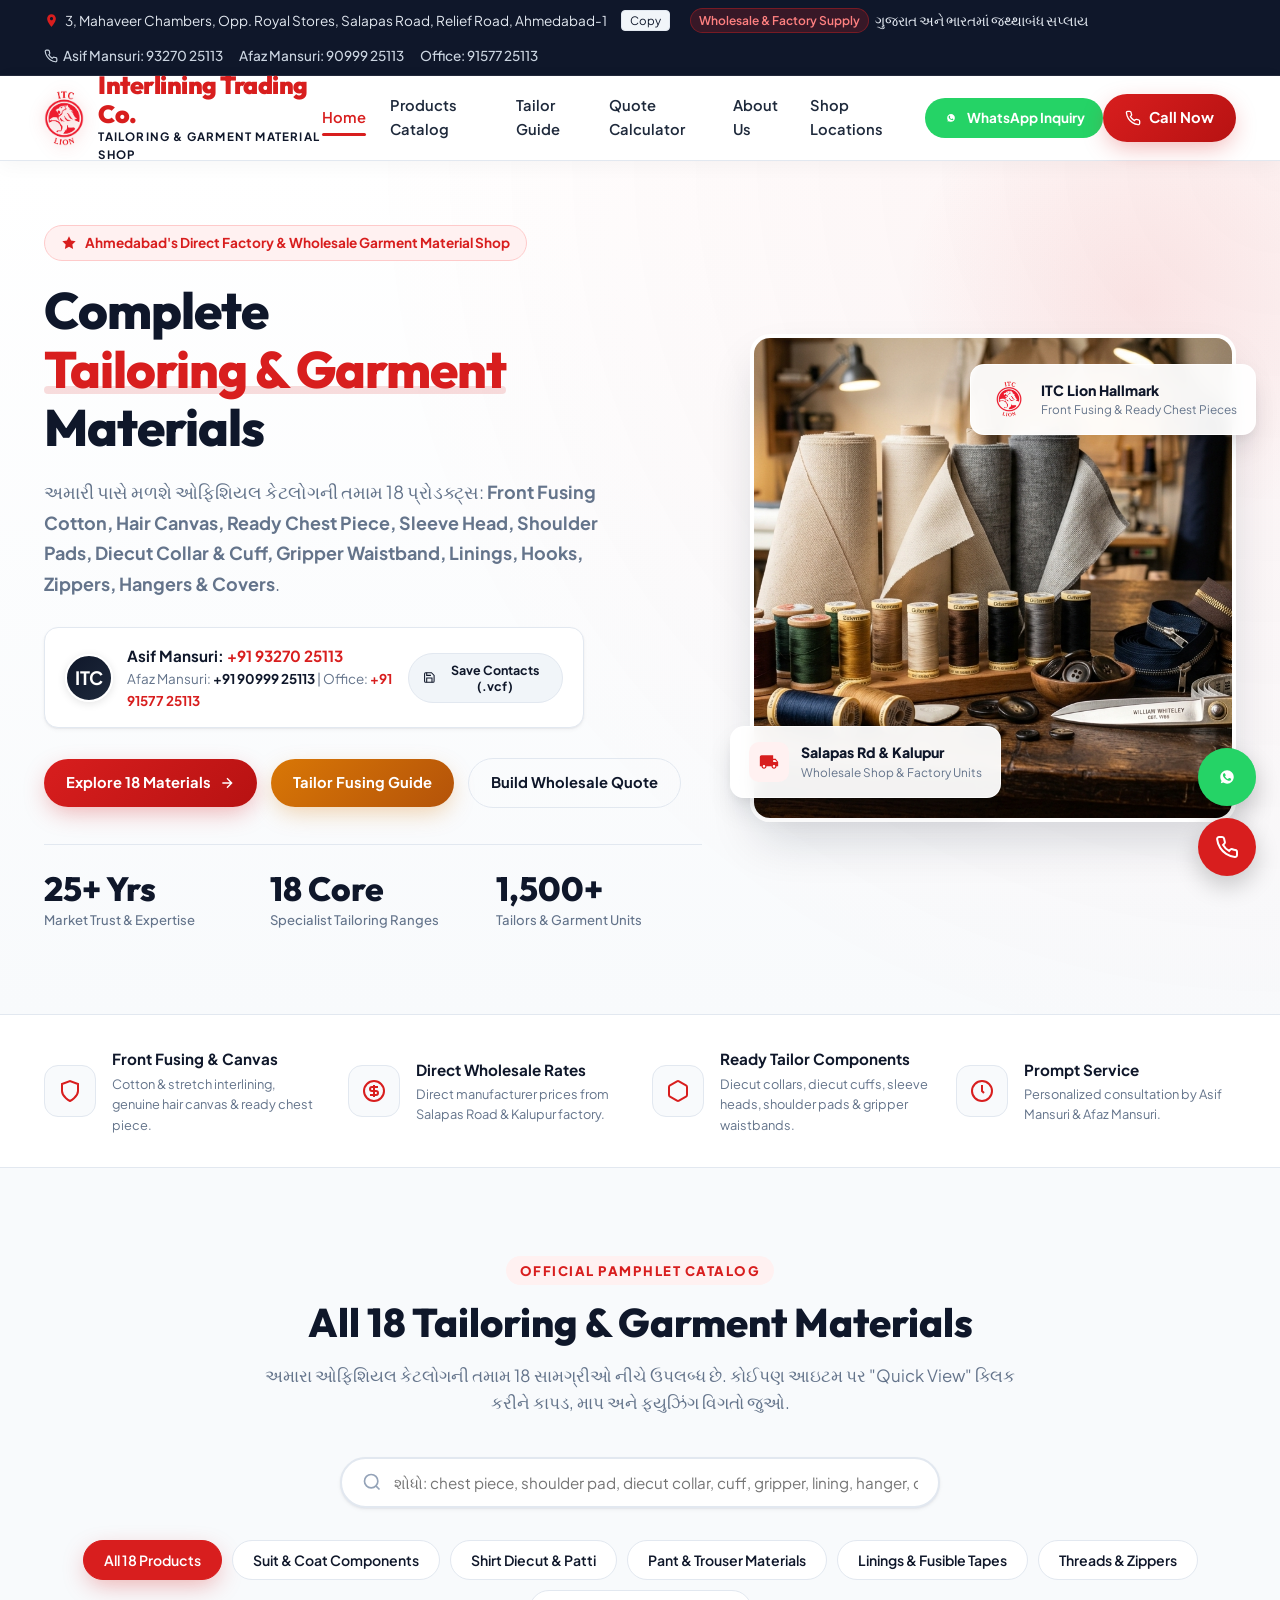
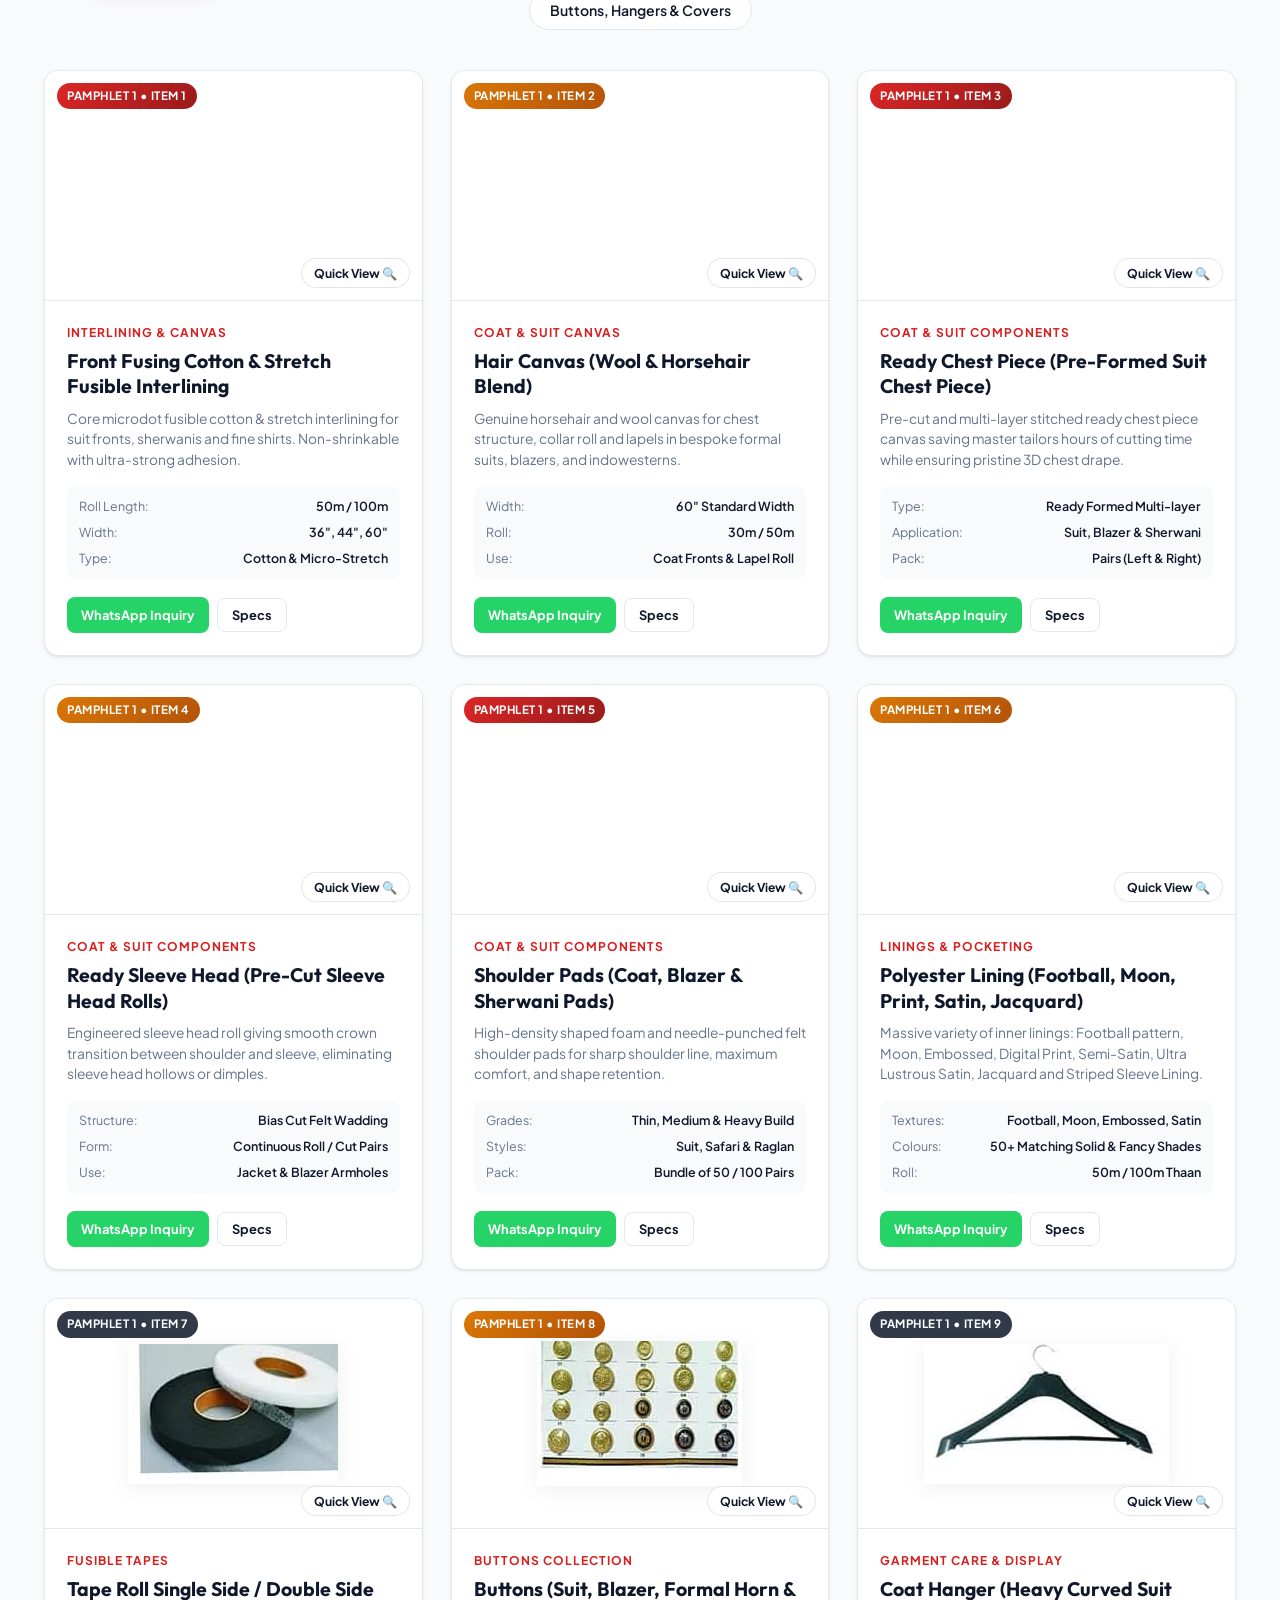
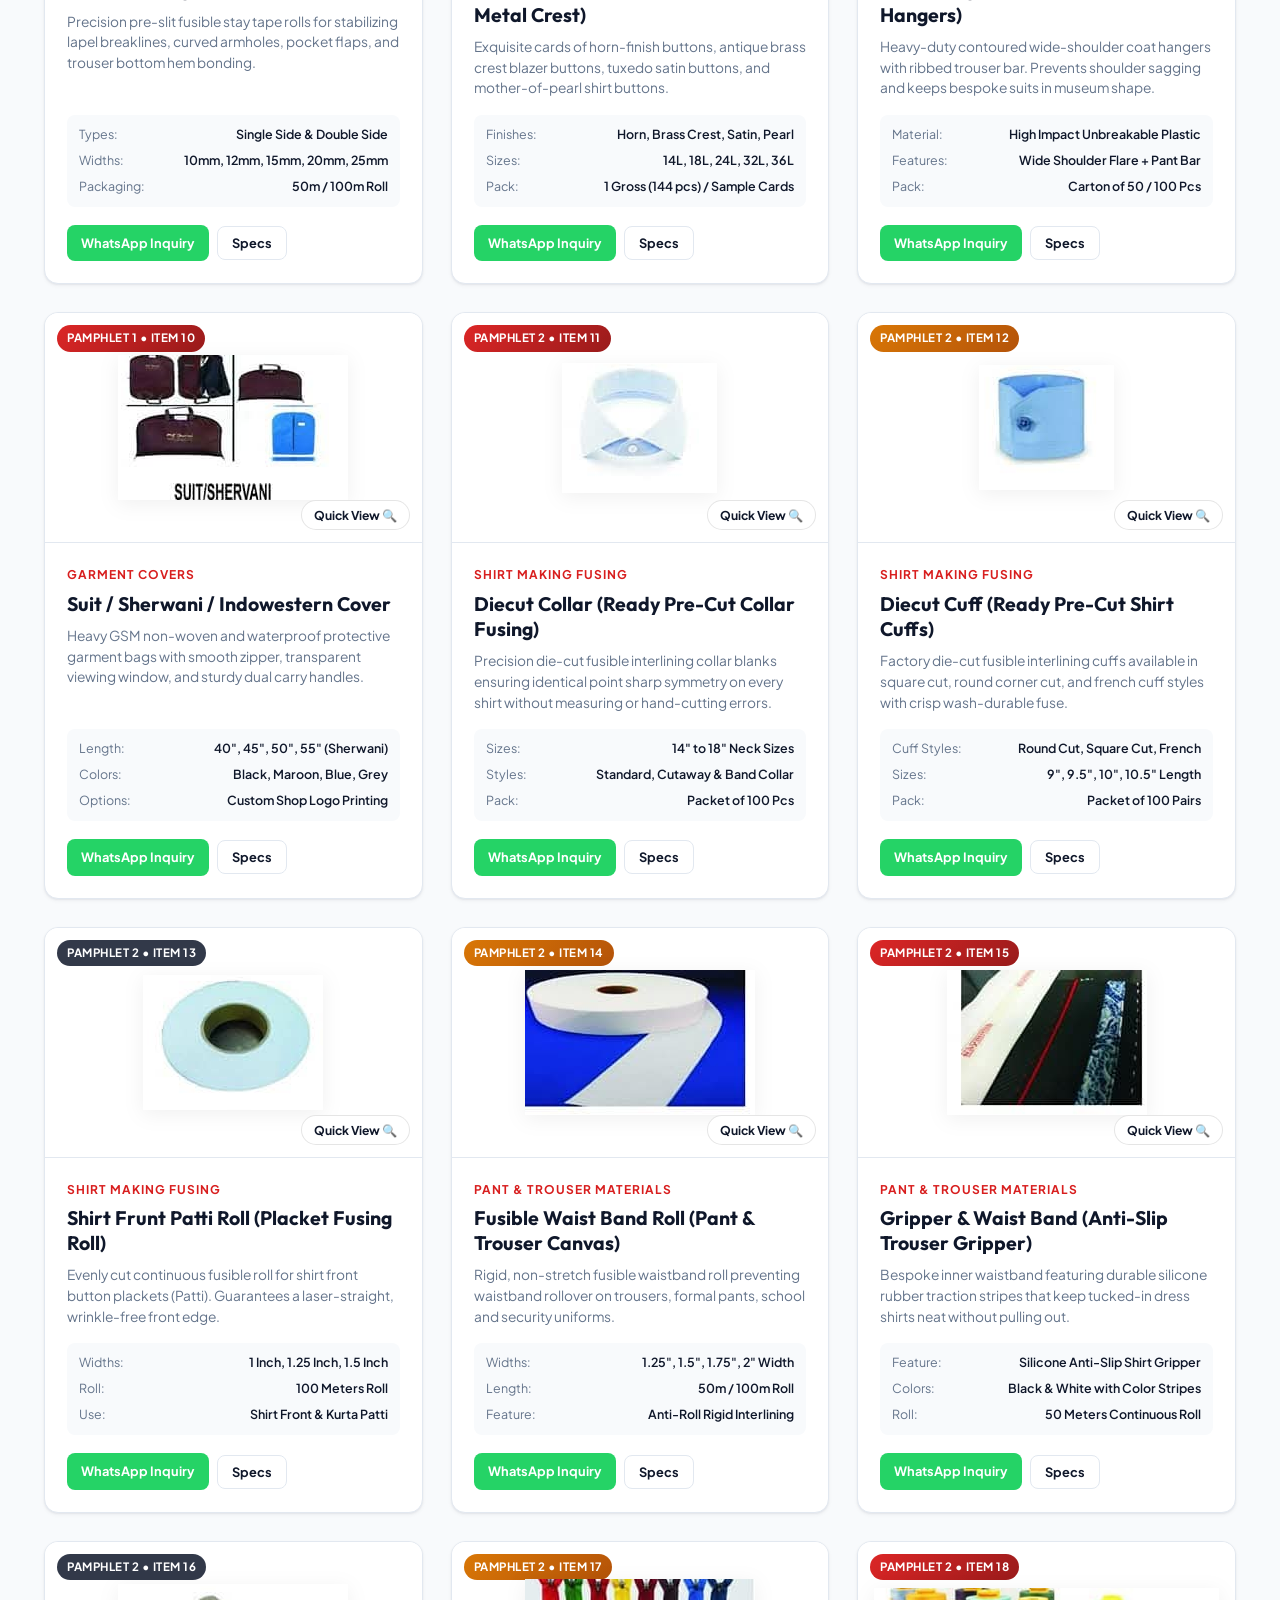
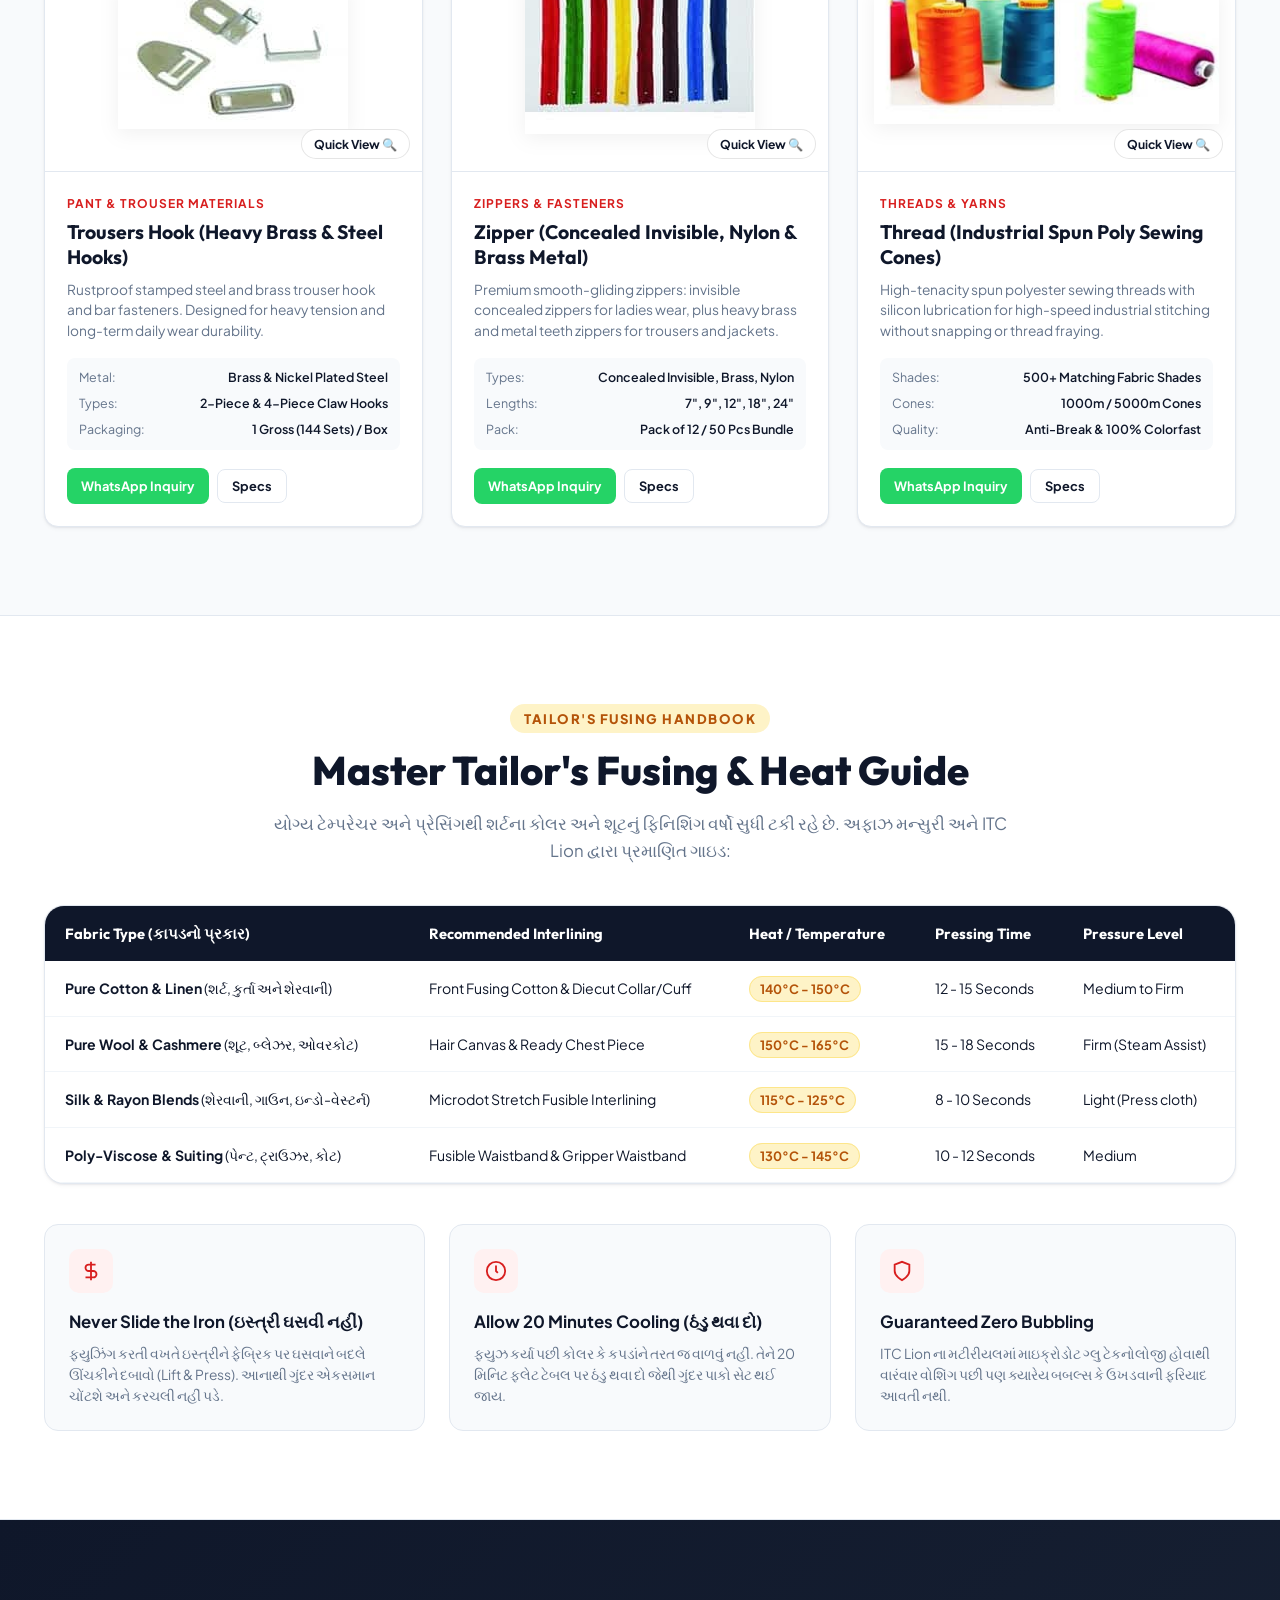
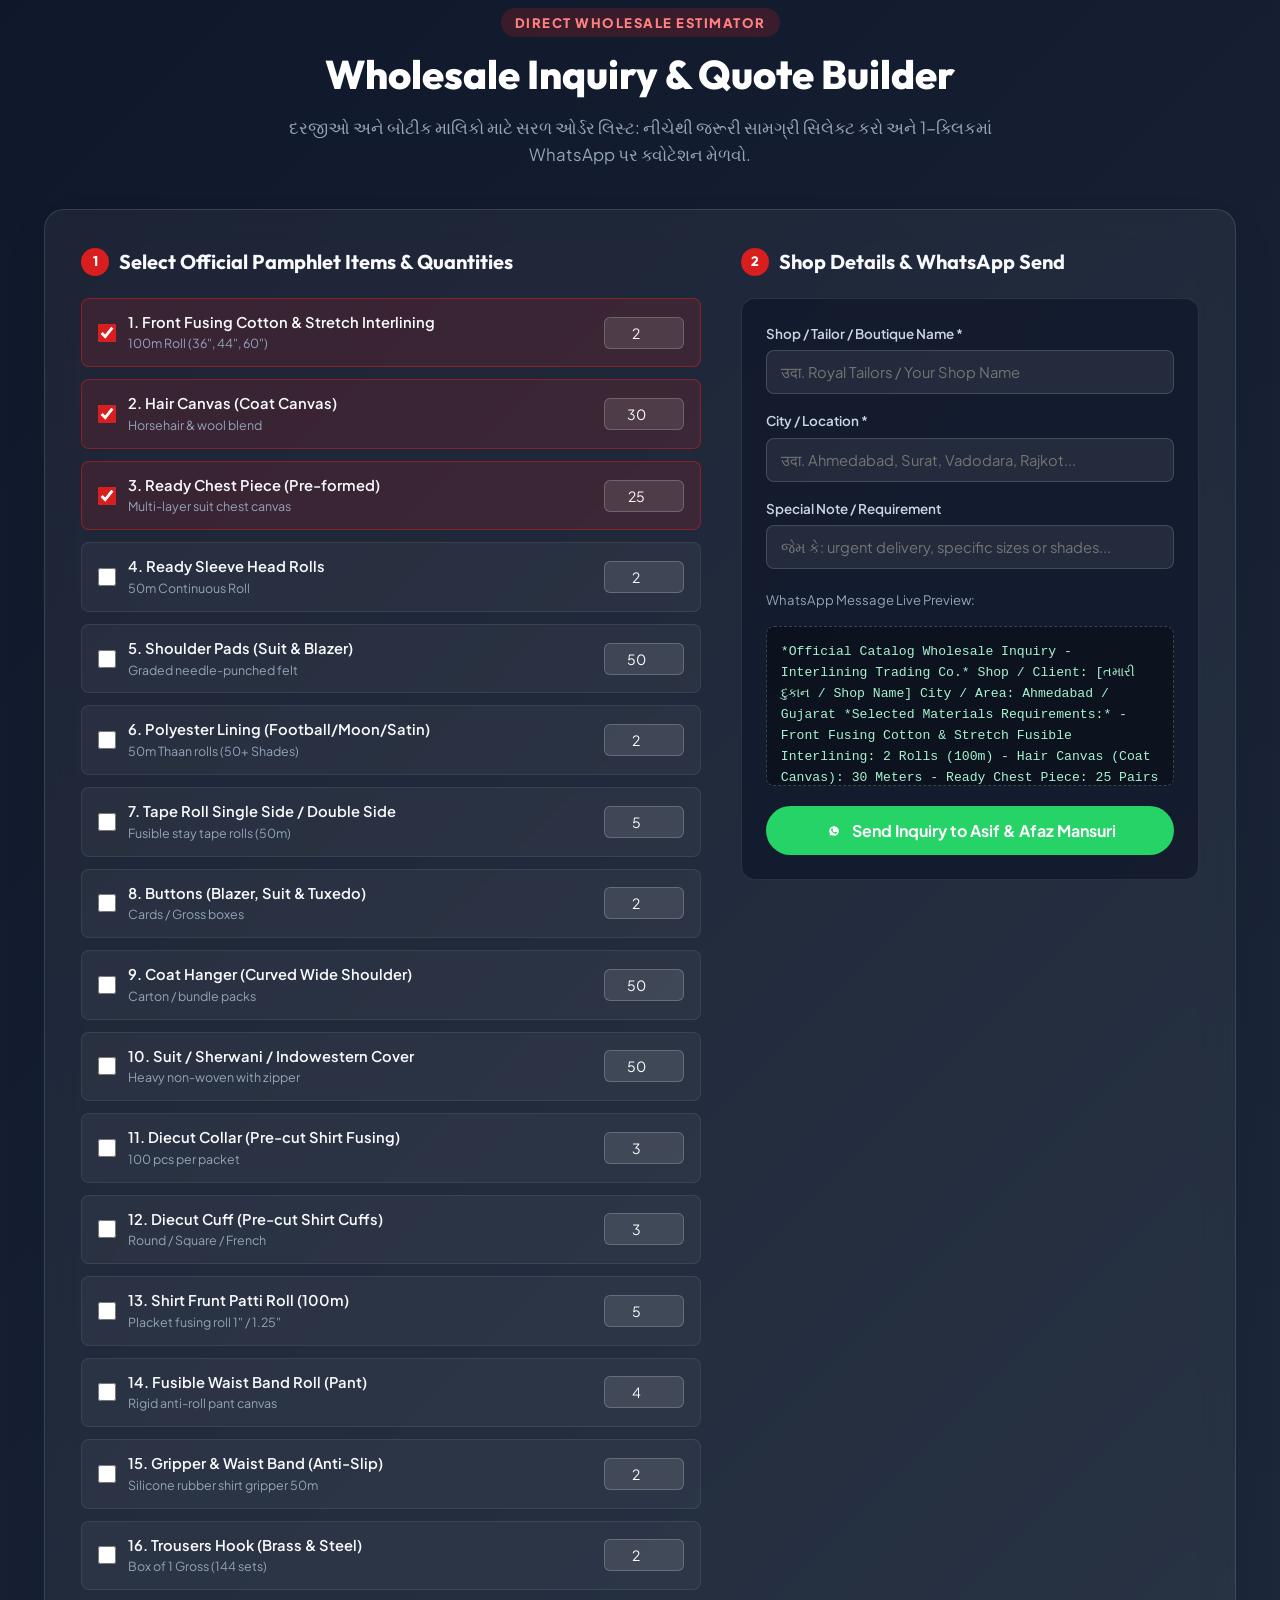
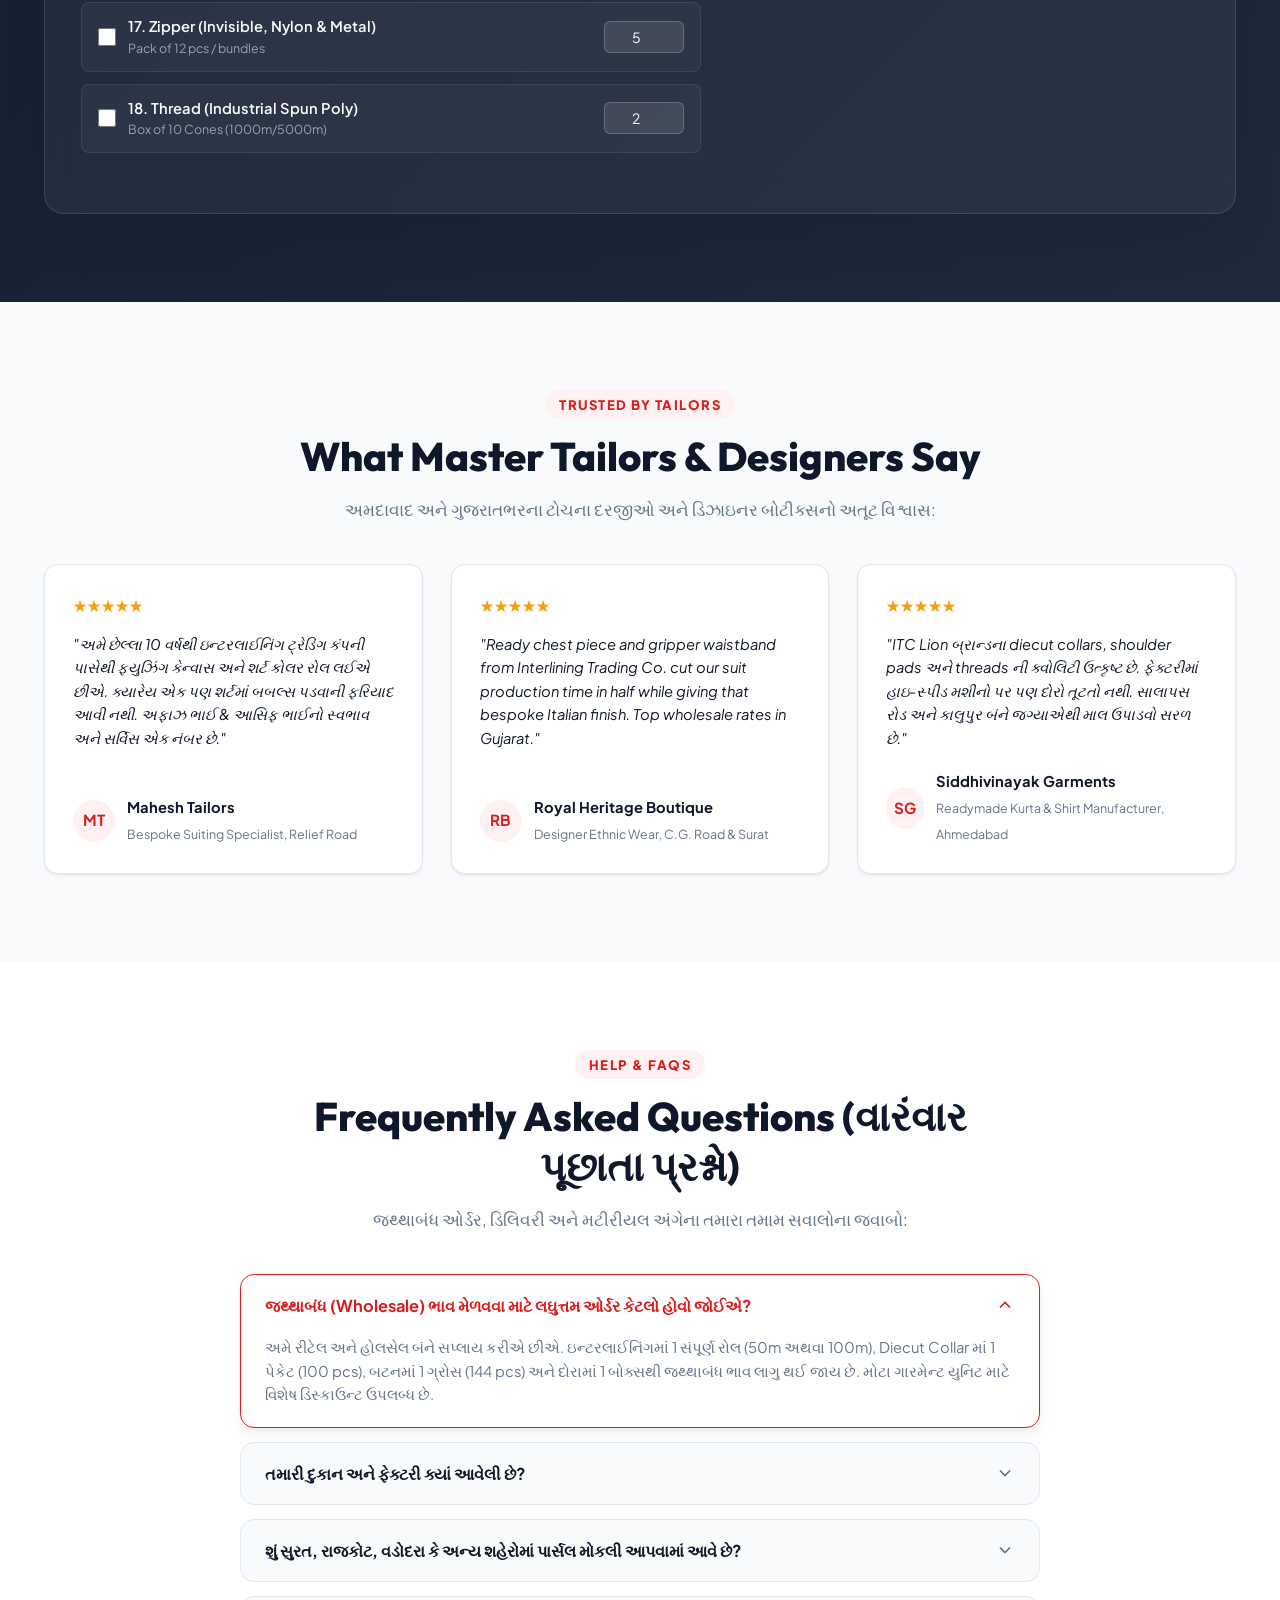
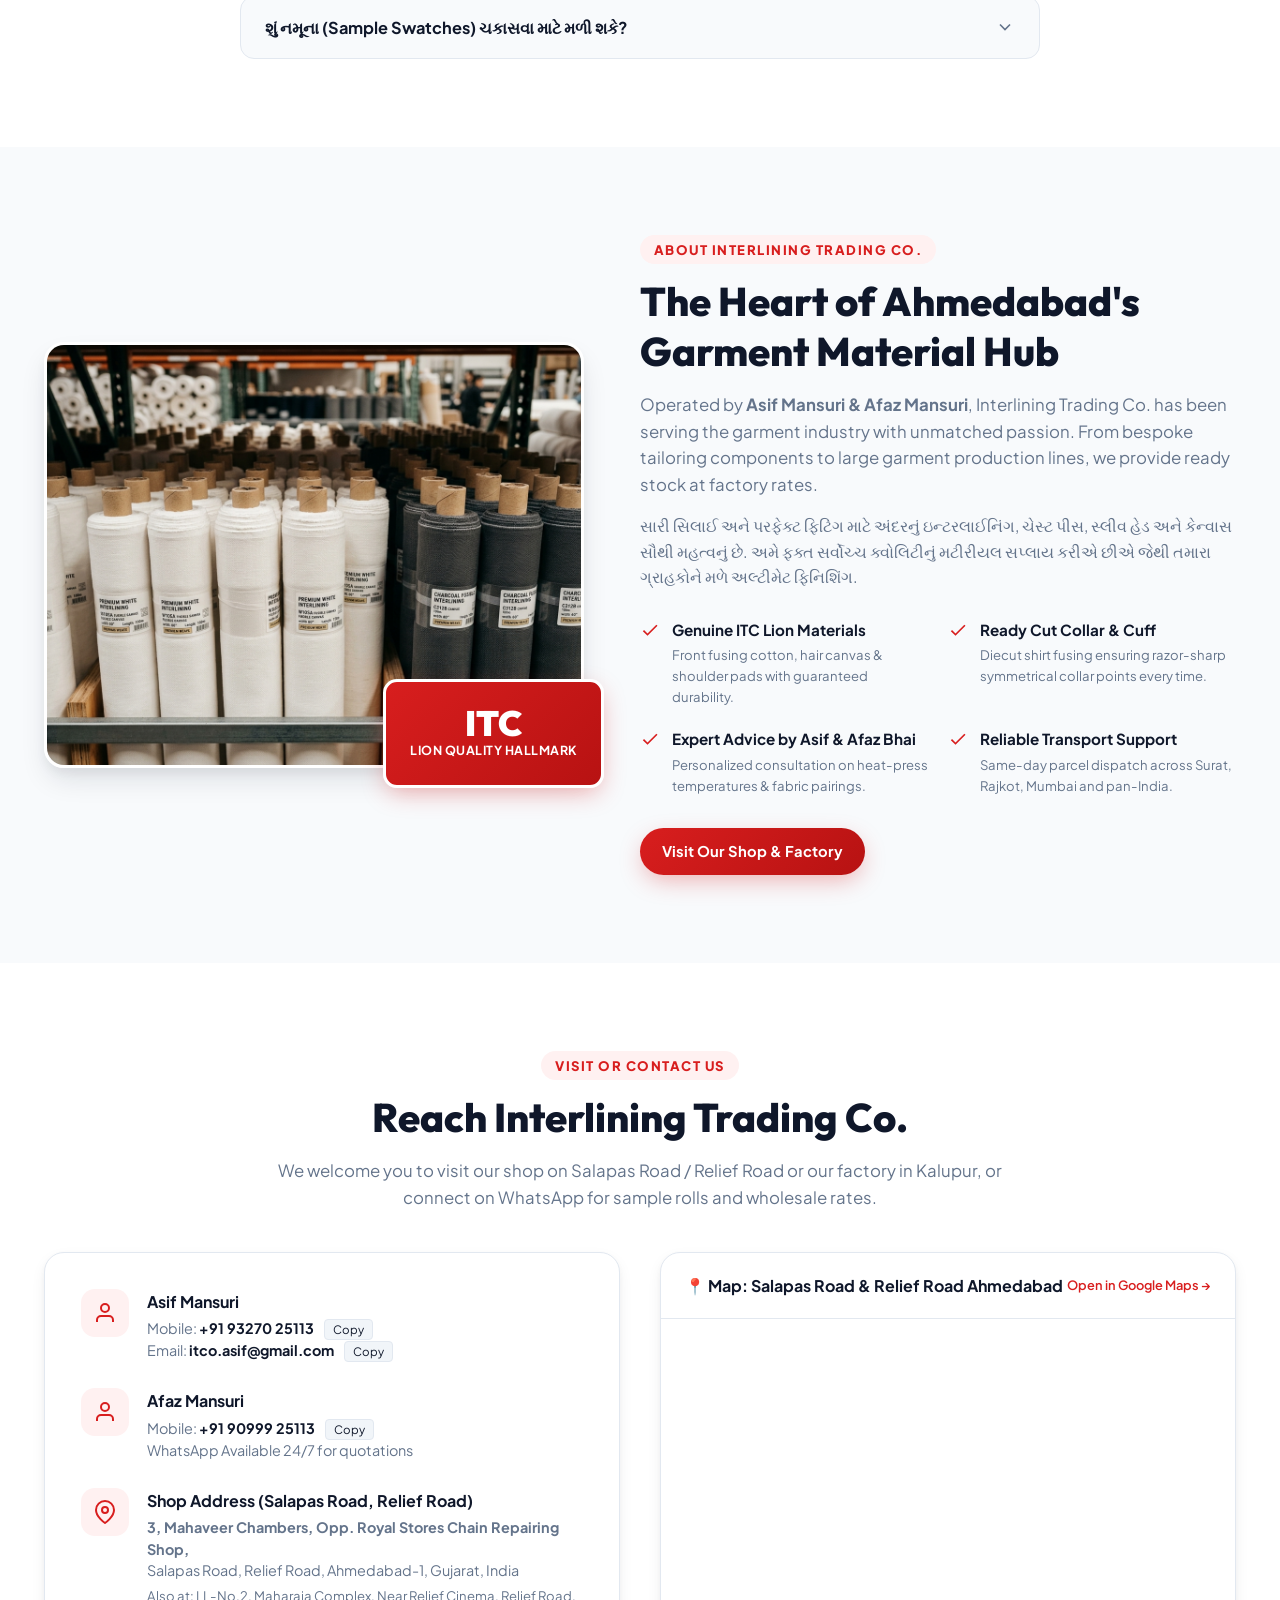
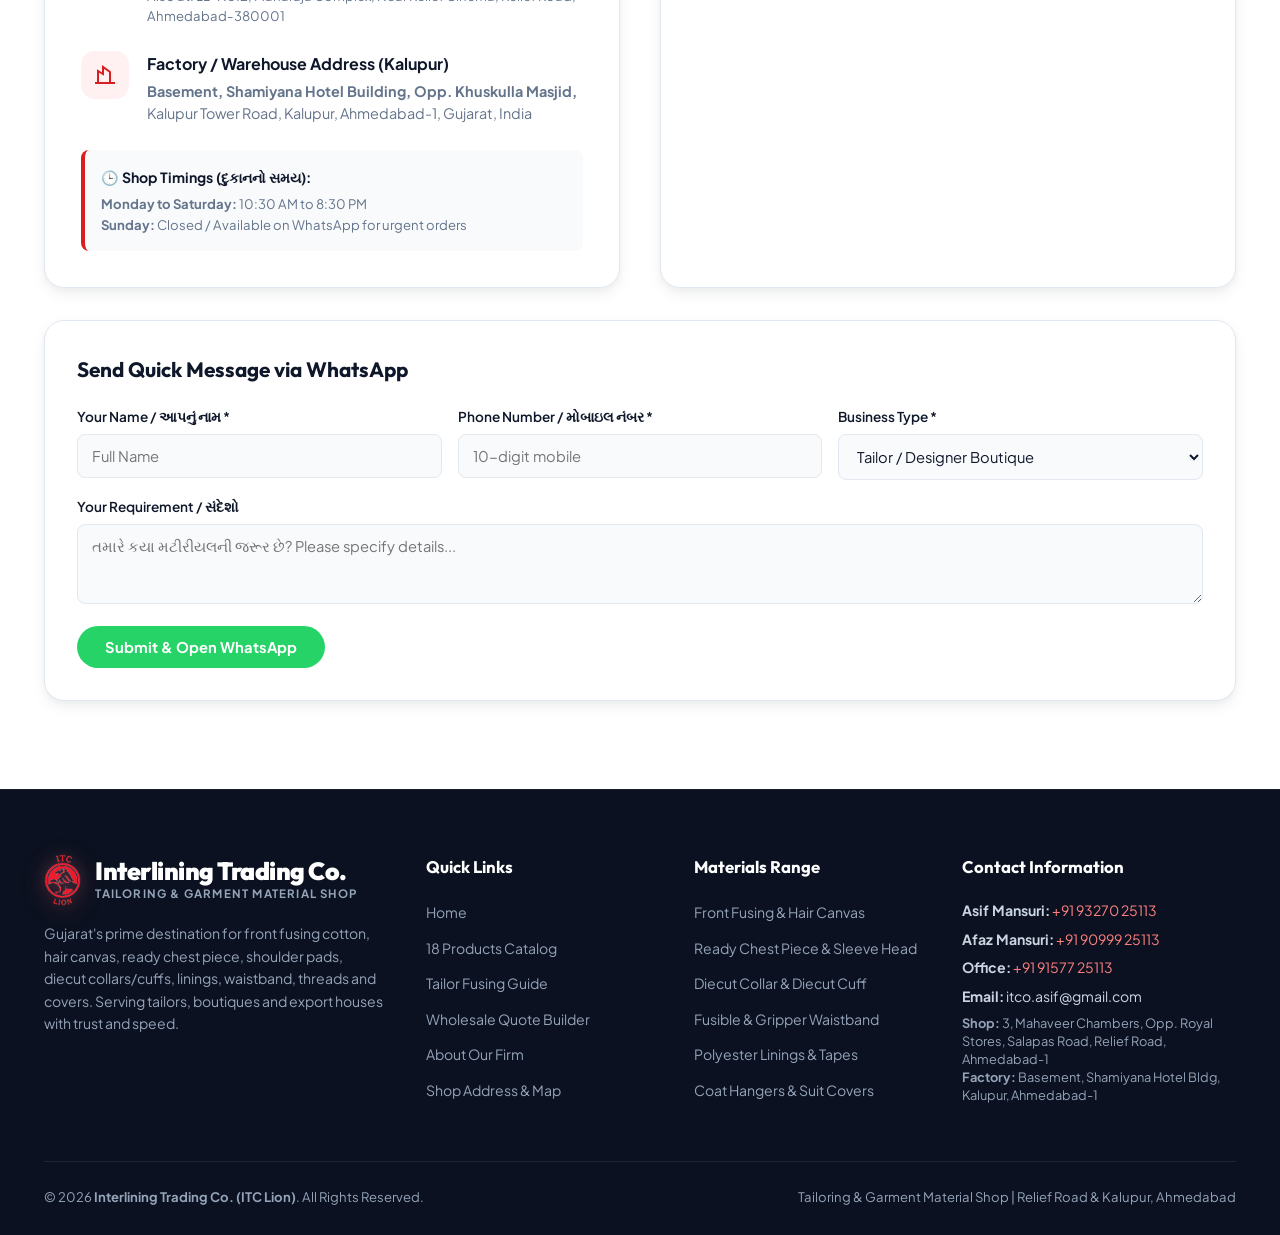
==== commit fb3bd01c: "Enhance universal mobile compatibility (320px to 1024px) with sticky action bar and touch optimizati" ====
--- a/index.html
+++ b/index.html
@@ -1483,6 +1483,33 @@
     </div>
   </footer>
 
+  <!-- Mobile Navigation Backdrop Overlay -->
+  <div class="nav-backdrop" id="navBackdrop"></div>
+
+  <!-- Mobile Sticky Bottom Quick Action Bar -->
+  <aside class="mobile-bottom-bar" id="mobileBottomBar" aria-label="Mobile Quick Action Bar">
+    <a href="tel:9327025113" class="mobile-bar-btn" title="Call Asif Mansuri">
+      <svg width="20" height="20" viewBox="0 0 24 24" fill="none" stroke="currentColor" stroke-width="2"><path d="M22 16.92v3a2 2 0 0 1-2.18 2 19.79 19.79 0 0 1-8.63-3.07 19.5 19.5 0 0 1-6-6 19.79 19.79 0 0 1-3.07-8.67A2 2 0 0 1 4.11 2h3a2 2 0 0 1 2 1.72 12.84 12.84 0 0 0 .7 2.81 2 2 0 0 1-.45 2.11L8.09 9.91a16 16 0 0 0 6 6l1.27-1.27a2 2 0 0 1 2.11-.45 12.84 12.84 0 0 0 2.81.7A2 2 0 0 1 22 16.92z"></path></svg>
+      <span>Call Asif</span>
+    </a>
+    <a href="https://wa.me/919327025113?text=Hello%20Asif%20Bhai,%20I%20want%20to%20inquire%20about%20garment%20materials" target="_blank" class="mobile-bar-btn mobile-bar-whatsapp" title="WhatsApp Chat">
+      <svg width="20" height="20" viewBox="0 0 24 24" fill="currentColor"><path d="M12.031 6.172c-3.181 0-5.767 2.586-5.768 5.766-.001 1.298.38 2.27 1.019 3.287l-.582 2.128 2.182-.573c.978.58 1.911.928 3.145.929 3.178 0 5.767-2.587 5.768-5.766.001-3.187-2.575-5.771-5.764-5.771zm3.392 8.244c-.144.405-.837.774-1.17.824-.299.045-.677.063-1.092-.069-.252-.08-.575-.187-.988-.365-1.739-.751-2.874-2.502-2.961-2.617-.087-.116-.708-.94-.708-1.793s.448-1.273.607-1.446c.159-.173.346-.217.462-.217l.332.006c.106.005.249-.04.39.298.144.347.491 1.2.534 1.287.043.087.072.188.014.304-.058.116-.087.188-.173.289l-.26.304c-.087.086-.177.18-.076.354.101.174.449.741.964 1.201.662.591 1.221.774 1.394.86s.275.072.376-.043c.101-.116.433-.506.549-.68.116-.173.231-.145.39-.087s1.011.477 1.184.564.289.13.332.202c.043.072.043.419-.101.824z"/></svg>
+      <span>WhatsApp</span>
+    </a>
+    <a href="#products" class="mobile-bar-btn" title="View 18 Products">
+      <svg width="20" height="20" viewBox="0 0 24 24" fill="none" stroke="currentColor" stroke-width="2"><path d="M6 2L3 6v14a2 2 0 0 0 2 2h14a2 2 0 0 0 2-2V6l-3-4z"></path><line x1="3" y1="6" x2="21" y2="6"></line><path d="M16 10a4 4 0 0 1-8 0"></path></svg>
+      <span>Catalog</span>
+    </a>
+    <a href="#order-builder" class="mobile-bar-btn" title="Wholesale Quote Builder">
+      <svg width="20" height="20" viewBox="0 0 24 24" fill="none" stroke="currentColor" stroke-width="2"><path d="M9 11l3 3L22 4"></path><path d="M21 12v7a2 2 0 0 1-2 2H5a2 2 0 0 1-2-2V5a2 2 0 0 1 2-2h11"></path></svg>
+      <span>Quote</span>
+    </a>
+    <a href="#contact" class="mobile-bar-btn" title="Shop Locations & Map">
+      <svg width="20" height="20" viewBox="0 0 24 24" fill="none" stroke="currentColor" stroke-width="2"><path d="M12 2C8.13 2 5 5.13 5 9c0 5.25 7 13 7 13s7-7.75 7-13c0-3.87-3.13-7-7-7zm0 9.5c-1.38 0-2.5-1.12-2.5-2.5s1.12-2.5 2.5-2.5 2.5 1.12 2.5 2.5-1.12 2.5-2.5 2.5z"></path></svg>
+      <span>Shop Map</span>
+    </a>
+  </aside>
+
   <script src="script.js"></script>
 </body>
 </html>
--- a/style.css
+++ b/style.css
@@ -1123,13 +1123,15 @@
   background: #FFFFFF;
   border: 1px solid var(--border-color);
   border-radius: var(--radius-lg);
-  overflow: hidden;
+  overflow-x: auto;
+  -webkit-overflow-scrolling: touch;
   box-shadow: var(--shadow-sm);
   margin-bottom: 40px;
 }
 
 .guide-table {
   width: 100%;
+  min-width: 620px;
   border-collapse: collapse;
   text-align: left;
 }
@@ -1948,7 +1950,51 @@
 }
 
 /* ==========================================================================
-   Responsive Breakpoints
+   Mobile UI Enhancements & Universal Responsive System (320px - 1024px)
+   ========================================================================== */
+
+/* Section scroll anchor offset for sticky header */
+section[id] {
+  scroll-margin-top: 88px;
+}
+
+/* Prevent horizontal page shifts */
+html, body {
+  overflow-x: hidden;
+  max-width: 100vw;
+  width: 100%;
+}
+
+/* Mobile Drawer Backdrop */
+.nav-backdrop {
+  position: fixed;
+  inset: 0;
+  background: rgba(15, 23, 42, 0.65);
+  backdrop-filter: blur(4px);
+  -webkit-backdrop-filter: blur(4px);
+  z-index: 2050;
+  opacity: 0;
+  pointer-events: none;
+  transition: opacity 0.3s ease;
+}
+
+.nav-backdrop.active {
+  opacity: 1;
+  pointer-events: auto;
+}
+
+body.menu-open {
+  overflow: hidden !important;
+  touch-action: none;
+}
+
+/* Mobile Sticky Bottom Quick Action Bar (Hidden on Desktop) */
+.mobile-bottom-bar {
+  display: none;
+}
+
+/* ==========================================================================
+   1. Tablet Landscape & Medium Desktops (max-width: 1024px)
    ========================================================================== */
 @media (max-width: 1024px) {
   .hero-grid {
@@ -1962,6 +2008,7 @@
 
   .products-grid {
     grid-template-columns: repeat(2, 1fr);
+    gap: 22px;
   }
 
   .trust-grid {
@@ -1974,6 +2021,7 @@
 
   .about-grid {
     grid-template-columns: 1fr;
+    gap: 36px;
   }
 
   .testimonials-grid {
@@ -1993,79 +2041,510 @@
   }
 }
 
+/* ==========================================================================
+   2. Tablet Portrait & Mobile Devices (max-width: 768px)
+   ========================================================================== */
 @media (max-width: 768px) {
+  /* Offset page bottom so content is never hidden behind the mobile bottom bar */
+  body {
+    padding-bottom: 74px;
+  }
+
+  section[id] {
+    scroll-margin-top: 74px;
+  }
+
+  /* Top info bar hidden for clean mobile header */
   .top-bar {
     display: none;
   }
 
   .navbar {
-    height: 72px;
+    height: 68px;
+    padding: 0 16px;
+  }
+
+  .brand-logo-img {
+    height: 44px;
+    max-width: 60px;
   }
 
   .brand-title {
-    font-size: 1.25rem;
+    font-size: 1.18rem;
   }
 
   .brand-subtitle {
     font-size: 0.65rem;
   }
 
+  /* Mobile Slide-Out Navigation Drawer */
   .nav-links {
     position: fixed;
-    top: 72px;
+    top: 0;
     left: -100%;
-    width: 100%;
-    height: calc(100vh - 72px);
+    width: 290px;
+    max-width: 82vw;
+    height: 100vh;
+    height: 100dvh;
     background: #FFFFFF;
     flex-direction: column;
-    padding: 32px 24px;
-    align-items: flex-start;
-    gap: 20px;
-    transition: left 0.3s ease;
-    box-shadow: var(--shadow-xl);
+    padding: 36px 20px 80px;
+    align-items: stretch;
+    gap: 12px;
+    transition: left 0.35s cubic-bezier(0.4, 0, 0.2, 1);
+    box-shadow: 10px 0 35px rgba(0, 0, 0, 0.2);
+    z-index: 2200;
+    overflow-y: auto;
+    -webkit-overflow-scrolling: touch;
   }
 
   .nav-links.active {
     left: 0;
   }
 
+  .nav-link {
+    padding: 12px 14px;
+    border-radius: var(--radius-sm);
+    font-size: 1rem;
+    font-weight: 600;
+    color: var(--secondary);
+    border-bottom: 1px solid var(--border-light);
+  }
+
+  .nav-link:hover, .nav-link.active {
+    background: var(--primary-light);
+    color: var(--primary);
+  }
+
   .mobile-toggle {
-    display: block;
+    display: flex;
+    align-items: center;
+    justify-content: center;
+    width: 42px;
+    height: 42px;
+    border-radius: 8px;
+    background: #F8FAFC;
+    border: 1px solid var(--border-color);
+    color: var(--secondary);
+    cursor: pointer;
+    touch-action: manipulation;
+  }
+
+  /* Hero Section */
+  .hero-section {
+    padding: 36px 0 48px;
   }
 
   .hero-title {
-    font-size: 2.1rem;
+    font-size: clamp(2rem, 6.5vw, 2.4rem);
+    line-height: 1.2;
+    margin-bottom: 16px;
+  }
+
+  .hero-description {
+    font-size: 0.95rem;
+    line-height: 1.6;
+    margin-bottom: 24px;
+  }
+
+  .hero-contact-card {
+    flex-direction: column;
+    align-items: stretch;
+    gap: 14px;
+    padding: 16px;
+  }
+
+  .hero-btn-group {
+    gap: 10px;
+    margin-bottom: 28px;
+  }
+
+  .hero-media-card img {
+    height: 320px;
+  }
+
+  /* Keep floating badges inside viewport boundaries */
+  .floating-badge.badge-left {
+    bottom: 16px;
+    left: 12px;
+  }
+
+  .floating-badge.badge-right {
+    top: 16px;
+    right: 12px;
+  }
+
+  /* Horizontal Swipeable Category Tabs on Mobile */
+  .filter-tabs {
+    display: flex;
+    flex-wrap: nowrap;
+    overflow-x: auto;
+    -webkit-overflow-scrolling: touch;
+    justify-content: flex-start;
+    gap: 8px;
+    padding: 4px 12px 14px;
+    margin-bottom: 28px;
+    scrollbar-width: none;
+  }
+
+  .filter-tabs::-webkit-scrollbar {
+    display: none;
+  }
+
+  .filter-btn {
+    flex-shrink: 0;
+    white-space: nowrap;
+    padding: 8px 16px;
+    font-size: 0.84rem;
+  }
+
+  /* Product Catalog */
+  .section {
+    padding: 56px 0;
+  }
+
+  .section-title {
+    font-size: clamp(1.85rem, 5.5vw, 2.2rem);
   }
 
   .products-grid {
     grid-template-columns: 1fr;
-  }
-
+    gap: 20px;
+  }
+
+  .product-card-media {
+    height: 220px;
+  }
+
+  /* Trust Badges */
   .trust-grid {
     grid-template-columns: 1fr;
+    gap: 14px;
+  }
+
+  .trust-card {
+    padding: 16px;
+  }
+
+  /* Wholesale Quote Builder */
+  .builder-card {
+    padding: 24px 18px;
+  }
+
+  .builder-step-title {
+    font-size: 1.1rem;
+  }
+
+  .item-name {
+    font-size: 0.88rem;
+  }
+
+  .inquiry-summary-box {
+    padding: 20px 16px;
+  }
+
+  /* About & Contact */
+  .about-image-main img {
+    height: 260px;
+  }
+
+  .about-experience-badge {
+    position: relative;
+    right: auto;
+    bottom: auto;
+    margin-top: 16px;
+    border-radius: var(--radius-sm);
+    padding: 14px;
   }
 
   .contact-grid {
     grid-template-columns: 1fr;
+    gap: 24px;
+  }
+
+  .contact-info-card {
+    padding: 24px 18px;
+  }
+
+  .map-frame {
+    height: 280px;
+  }
+
+  .quick-message-form {
+    padding: 24px 18px;
+    margin-top: 20px;
   }
 
   .footer-grid {
     grid-template-columns: 1fr;
-  }
-
+    gap: 28px;
+  }
+
+  /* Floating action buttons adjusted above bottom bar */
   .floating-actions {
-    bottom: 16px;
-    right: 16px;
+    bottom: 84px;
+    right: 14px;
+    gap: 10px;
   }
 
   .floating-btn {
-    width: 50px;
-    height: 50px;
-  }
-
-  .hero-contact-card {
+    width: 48px;
+    height: 48px;
+  }
+
+  .floating-tooltip {
+    display: none; /* Hide hover tooltips on touch devices */
+  }
+
+  /* Sticky Mobile Bottom Bar */
+  .mobile-bottom-bar {
+    display: flex;
+    position: fixed;
+    bottom: 0;
+    left: 0;
+    width: 100%;
+    height: 64px;
+    background: rgba(255, 255, 255, 0.96);
+    backdrop-filter: blur(14px);
+    -webkit-backdrop-filter: blur(14px);
+    border-top: 1px solid rgba(226, 232, 240, 0.9);
+    box-shadow: 0 -4px 16px rgba(15, 23, 42, 0.08);
+    z-index: 1900;
+    align-items: center;
+    justify-content: space-around;
+    padding: 0 4px;
+    padding-bottom: env(safe-area-inset-bottom, 0px);
+  }
+
+  .mobile-bar-btn {
+    display: flex;
     flex-direction: column;
-    align-items: flex-start;
+    align-items: center;
+    justify-content: center;
+    gap: 3px;
+    flex: 1;
+    height: 100%;
+    color: var(--secondary);
+    font-size: 0.7rem;
+    font-weight: 700;
+    text-decoration: none;
+    transition: var(--transition-smooth);
+    touch-action: manipulation;
+  }
+
+  .mobile-bar-btn svg {
+    color: var(--secondary);
+    transition: transform 0.2s ease;
+  }
+
+  .mobile-bar-btn:active svg {
+    transform: scale(0.9);
+  }
+
+  .mobile-bar-btn.mobile-bar-whatsapp {
+    color: #128C7E;
+  }
+
+  .mobile-bar-btn.mobile-bar-whatsapp svg {
+    color: var(--whatsapp-green);
+  }
+
+  .mobile-bar-btn:hover {
+    color: var(--primary);
+  }
+
+  .mobile-bar-btn:hover svg {
+    color: var(--primary);
+  }
+}
+
+/* ==========================================================================
+   3. Small Mobile Devices (max-width: 480px)
+   ========================================================================== */
+@media (max-width: 480px) {
+  .container {
+    padding: 0 14px;
+  }
+
+  .navbar {
+    height: 64px;
+    padding: 0 12px;
+  }
+
+  .brand-logo-img {
+    height: 38px;
+    max-width: 50px;
+  }
+
+  .brand-title {
+    font-size: 1.05rem;
+    letter-spacing: -0.3px;
+  }
+
+  .brand-subtitle {
+    font-size: 0.6rem;
+  }
+
+  /* Compact Phone Icon Button in Navbar on small screens */
+  .nav-cta-group .btn-primary {
+    width: 38px;
+    height: 38px;
+    padding: 0;
+    border-radius: 50%;
+    display: inline-flex;
+    align-items: center;
+    justify-content: center;
+  }
+
+  .nav-cta-group .btn-primary span {
+    display: none;
+  }
+
+  .nav-cta-group .btn-primary svg {
+    margin: 0;
+    width: 17px;
+    height: 17px;
+  }
+
+  .hero-title {
+    font-size: clamp(1.75rem, 8vw, 2.1rem);
+  }
+
+  .hero-btn-group {
+    flex-direction: column;
+    width: 100%;
+  }
+
+  .hero-btn-group .btn {
+    width: 100%;
+    justify-content: center;
+    padding: 12px 18px;
+  }
+
+  .hero-stats {
+    gap: 8px;
+  }
+
+  .stat-num {
+    font-size: 1.5rem;
+  }
+
+  .stat-label {
+    font-size: 0.72rem;
+  }
+
+  .hero-media-card img {
+    height: 240px;
+  }
+
+  .floating-badge {
+    padding: 8px 12px;
+    gap: 8px;
+  }
+
+  .floating-badge h5 {
+    font-size: 0.78rem;
+  }
+
+  .floating-badge p {
+    font-size: 0.68rem;
+  }
+
+  /* Product Cards on Small Phones */
+  .product-card-media {
+    height: 200px;
+  }
+
+  .product-title {
+    font-size: 1.02rem;
+  }
+
+  .product-desc {
+    font-size: 0.84rem;
+  }
+
+  .product-action-footer {
+    flex-direction: column;
+    gap: 6px;
+  }
+
+  .product-action-footer .btn {
+    width: 100%;
+    justify-content: center;
+  }
+
+  /* Modal Details */
+  .modal-content-card {
+    border-radius: var(--radius-md);
+    margin: 10px;
+    max-height: 86vh;
+  }
+
+  .modal-grid {
+    padding: 18px 14px;
+    gap: 16px;
+  }
+
+  .modal-media-col img {
+    height: 180px;
+  }
+
+  .modal-title {
+    font-size: 1.25rem;
+  }
+
+  /* Fusing Guide Table Notice */
+  .guide-tip-card {
+    padding: 16px 14px;
+  }
+
+  /* Inputs prevent iOS auto-zoom */
+  input, select, textarea {
+    font-size: 16px !important;
+  }
+
+  .contact-item {
     gap: 12px;
-  }
-}
+    margin-bottom: 18px;
+  }
+
+  .contact-icon {
+    width: 40px;
+    height: 40px;
+  }
+
+  .contact-details h4 {
+    font-size: 0.92rem;
+  }
+
+  .contact-details p {
+    font-size: 0.84rem;
+  }
+}
+
+/* ==========================================================================
+   4. Ultra-Compact Foldable / Mini Screens (max-width: 360px)
+   ========================================================================== */
+@media (max-width: 360px) {
+  .brand-title {
+    font-size: 0.95rem;
+  }
+
+  .brand-subtitle {
+    display: none; /* Hide subtitle to preserve header cleanliness */
+  }
+
+  .hero-title {
+    font-size: 1.6rem;
+  }
+
+  .hero-stats {
+    grid-template-columns: 1fr;
+    gap: 12px;
+  }
+
+  .mobile-bar-btn span {
+    font-size: 0.65rem;
+  }
+}
+
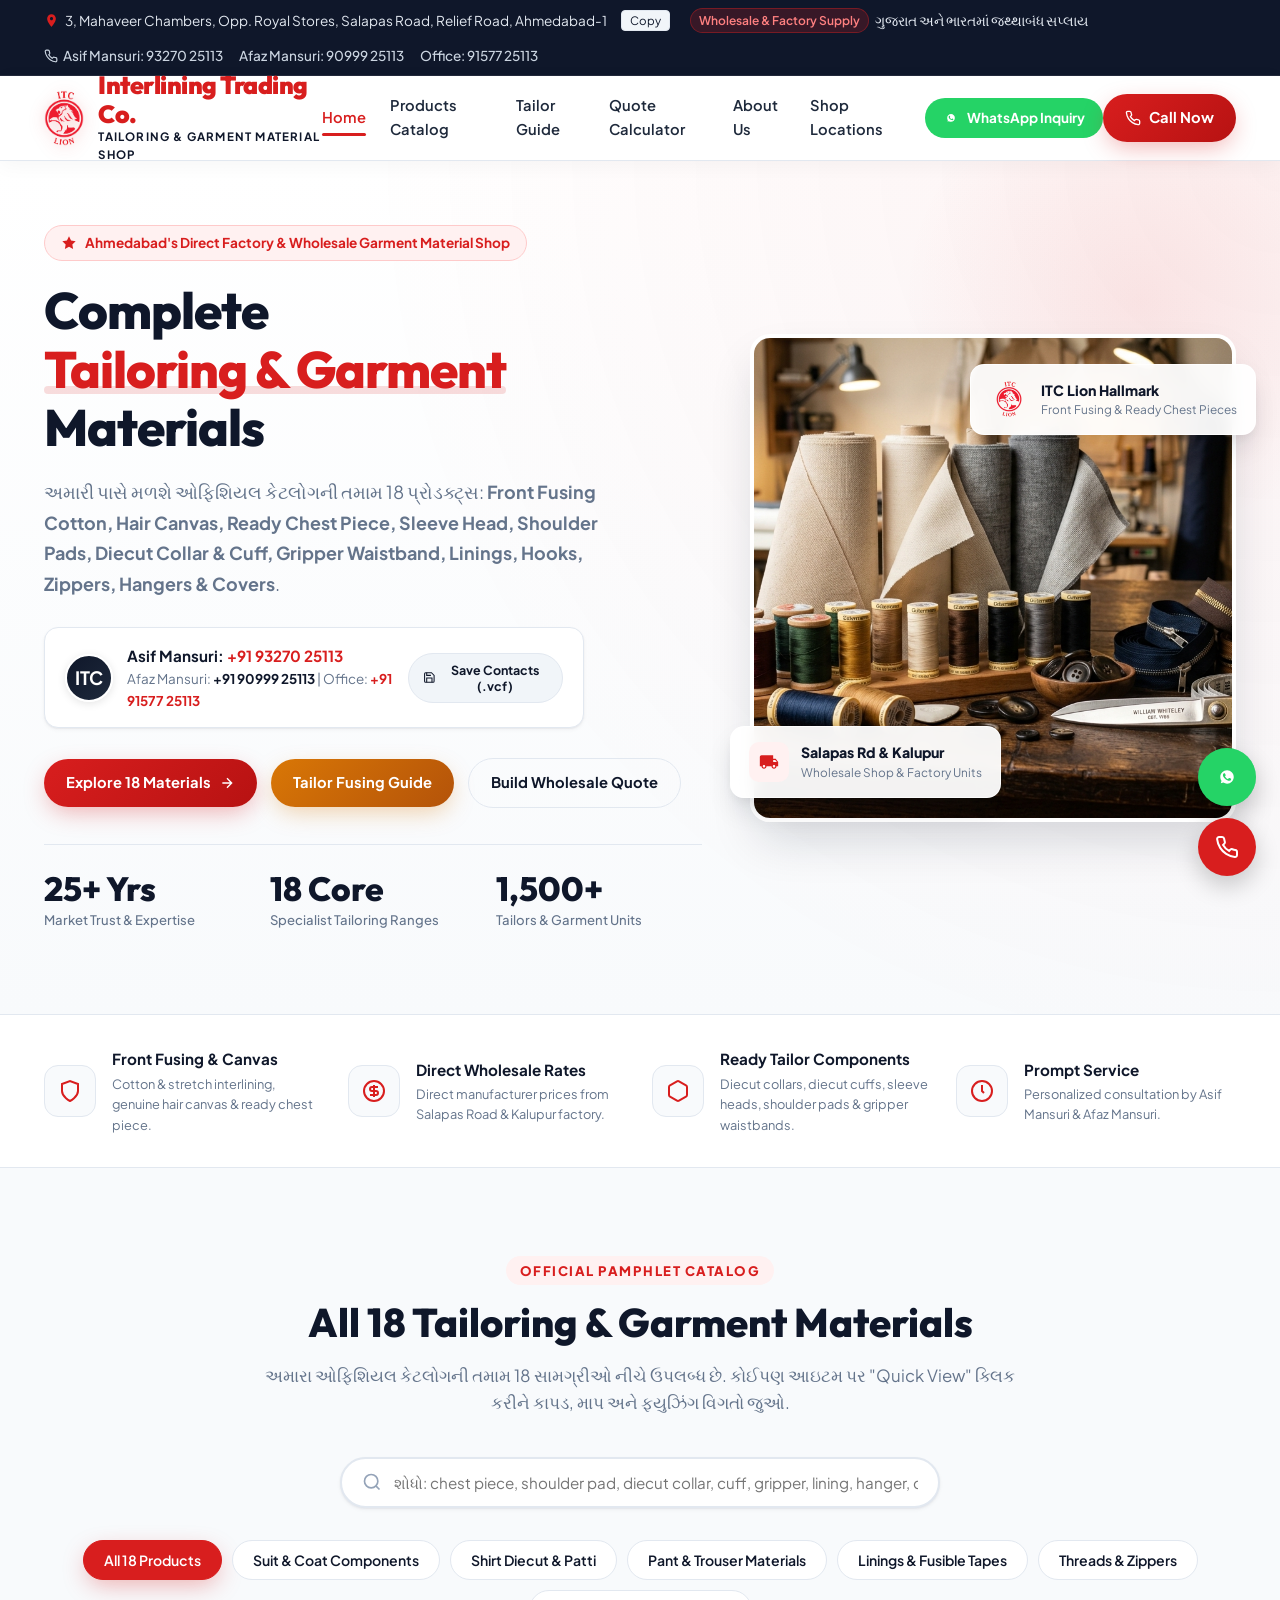
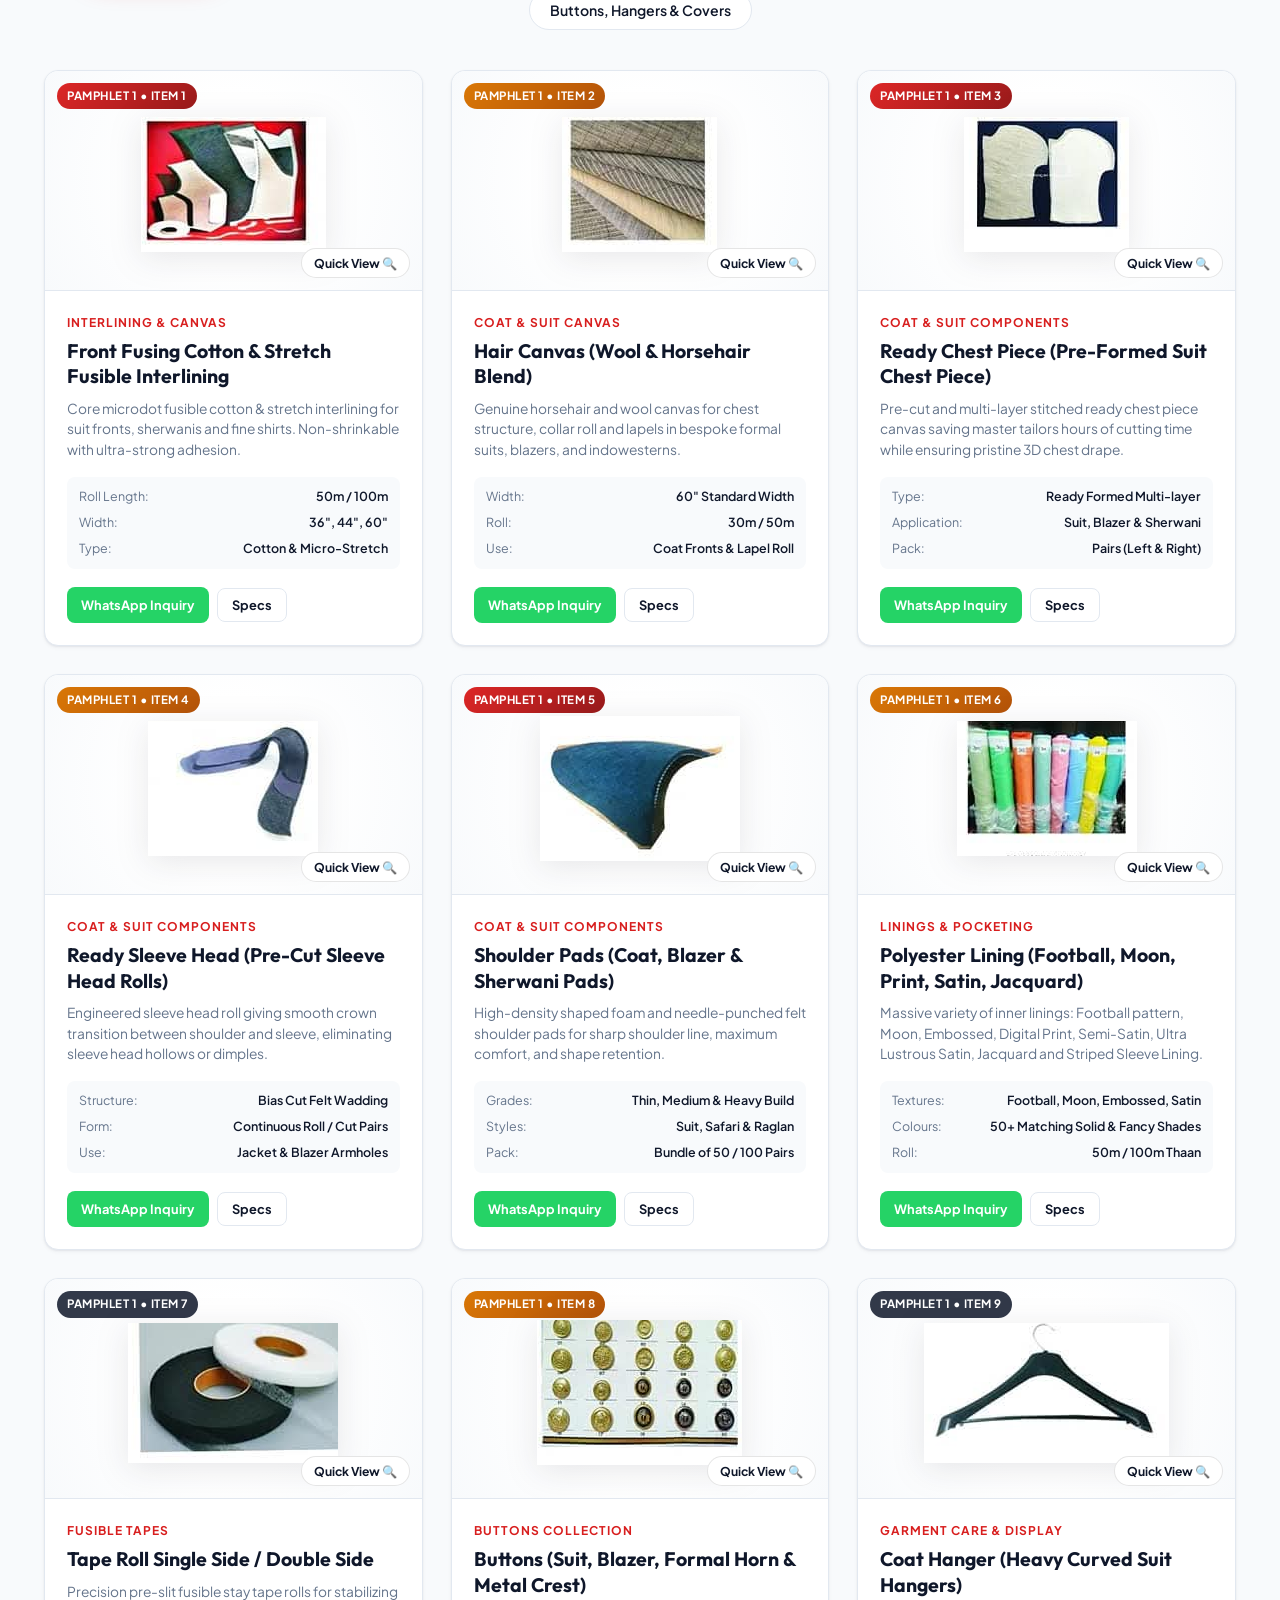
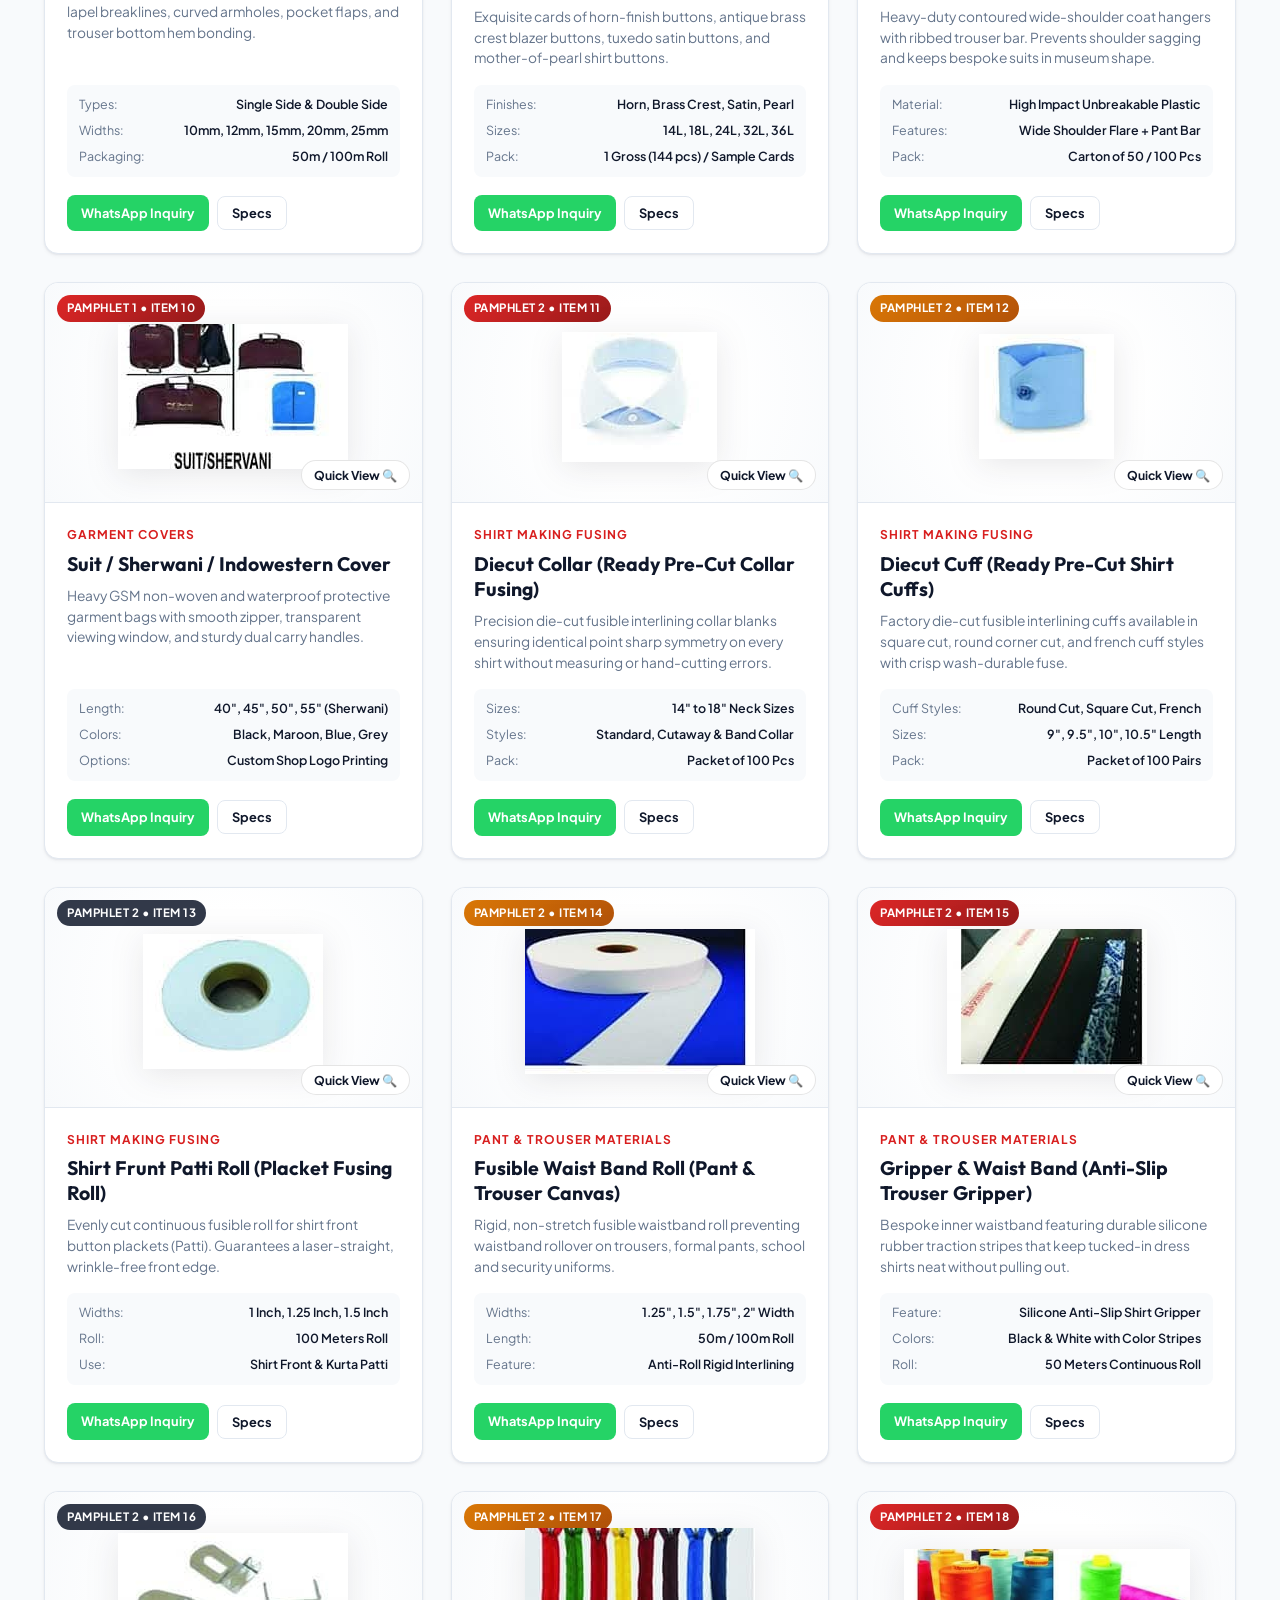
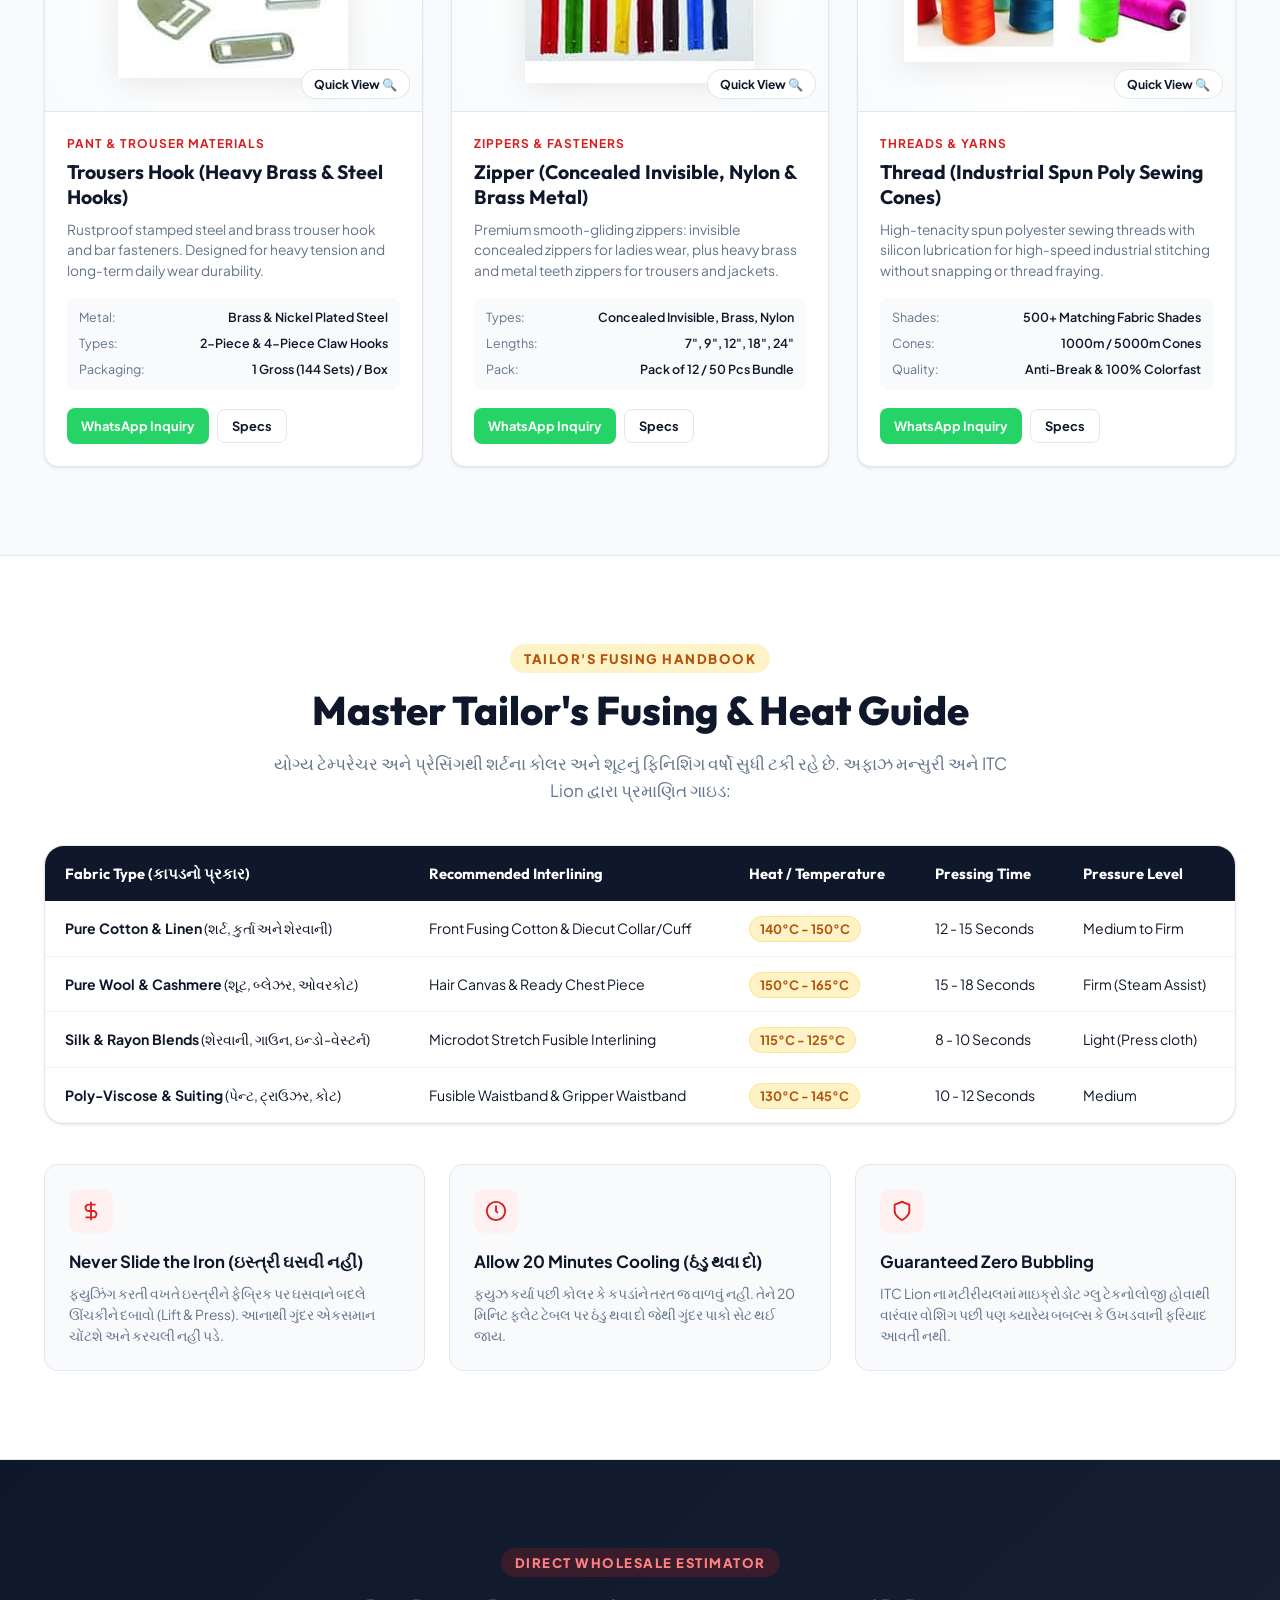
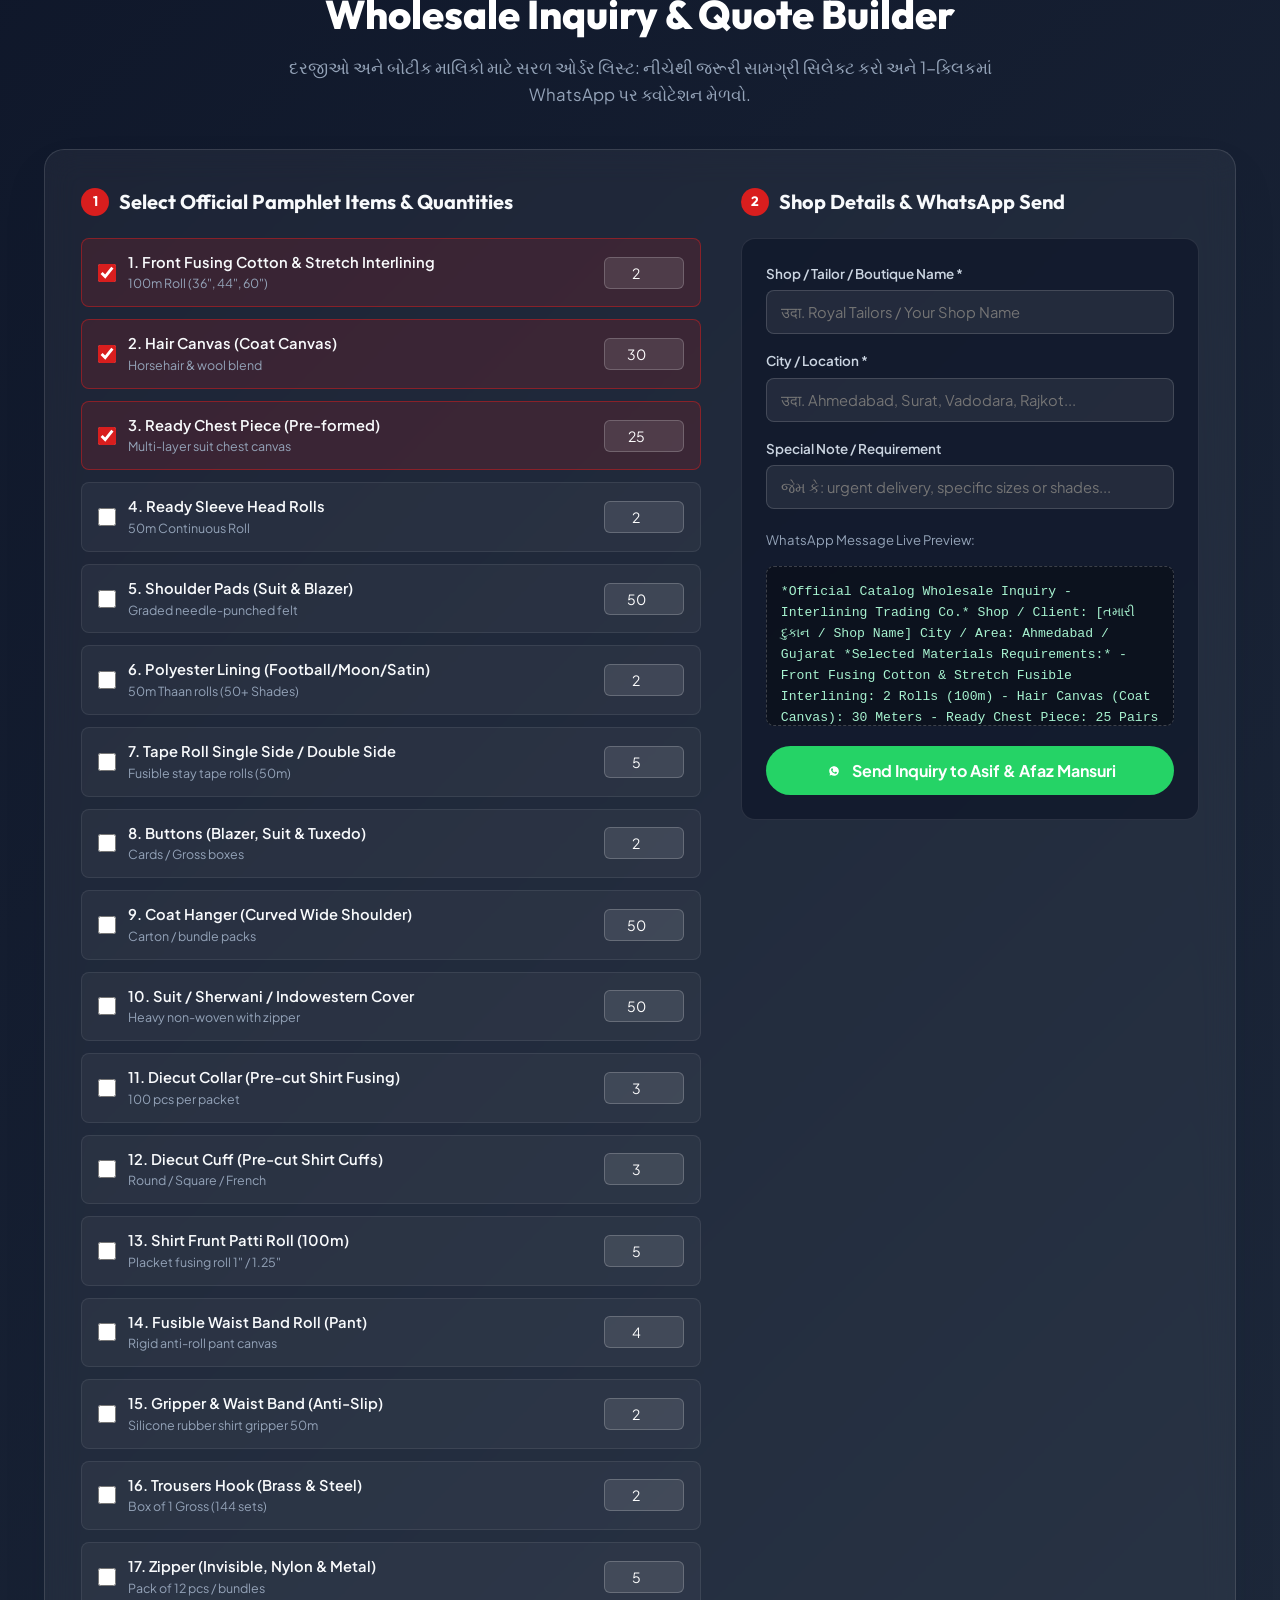
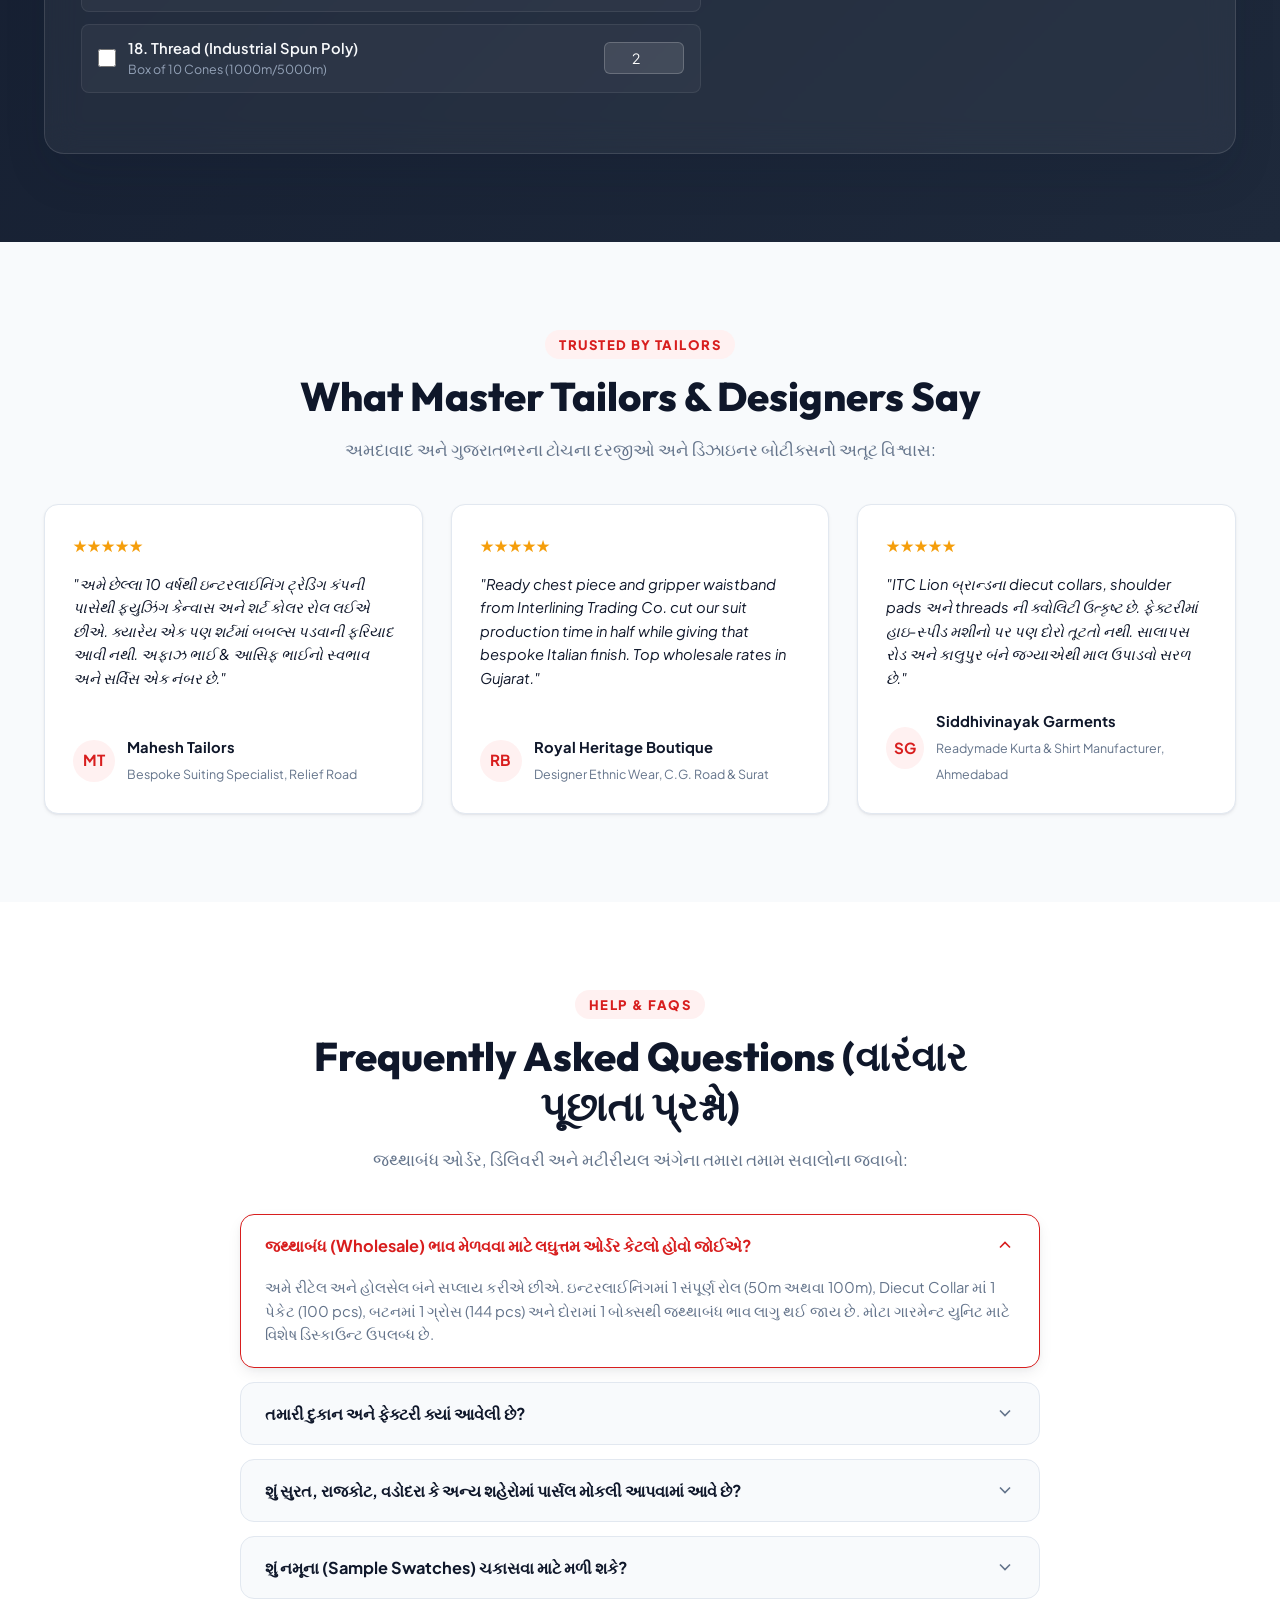
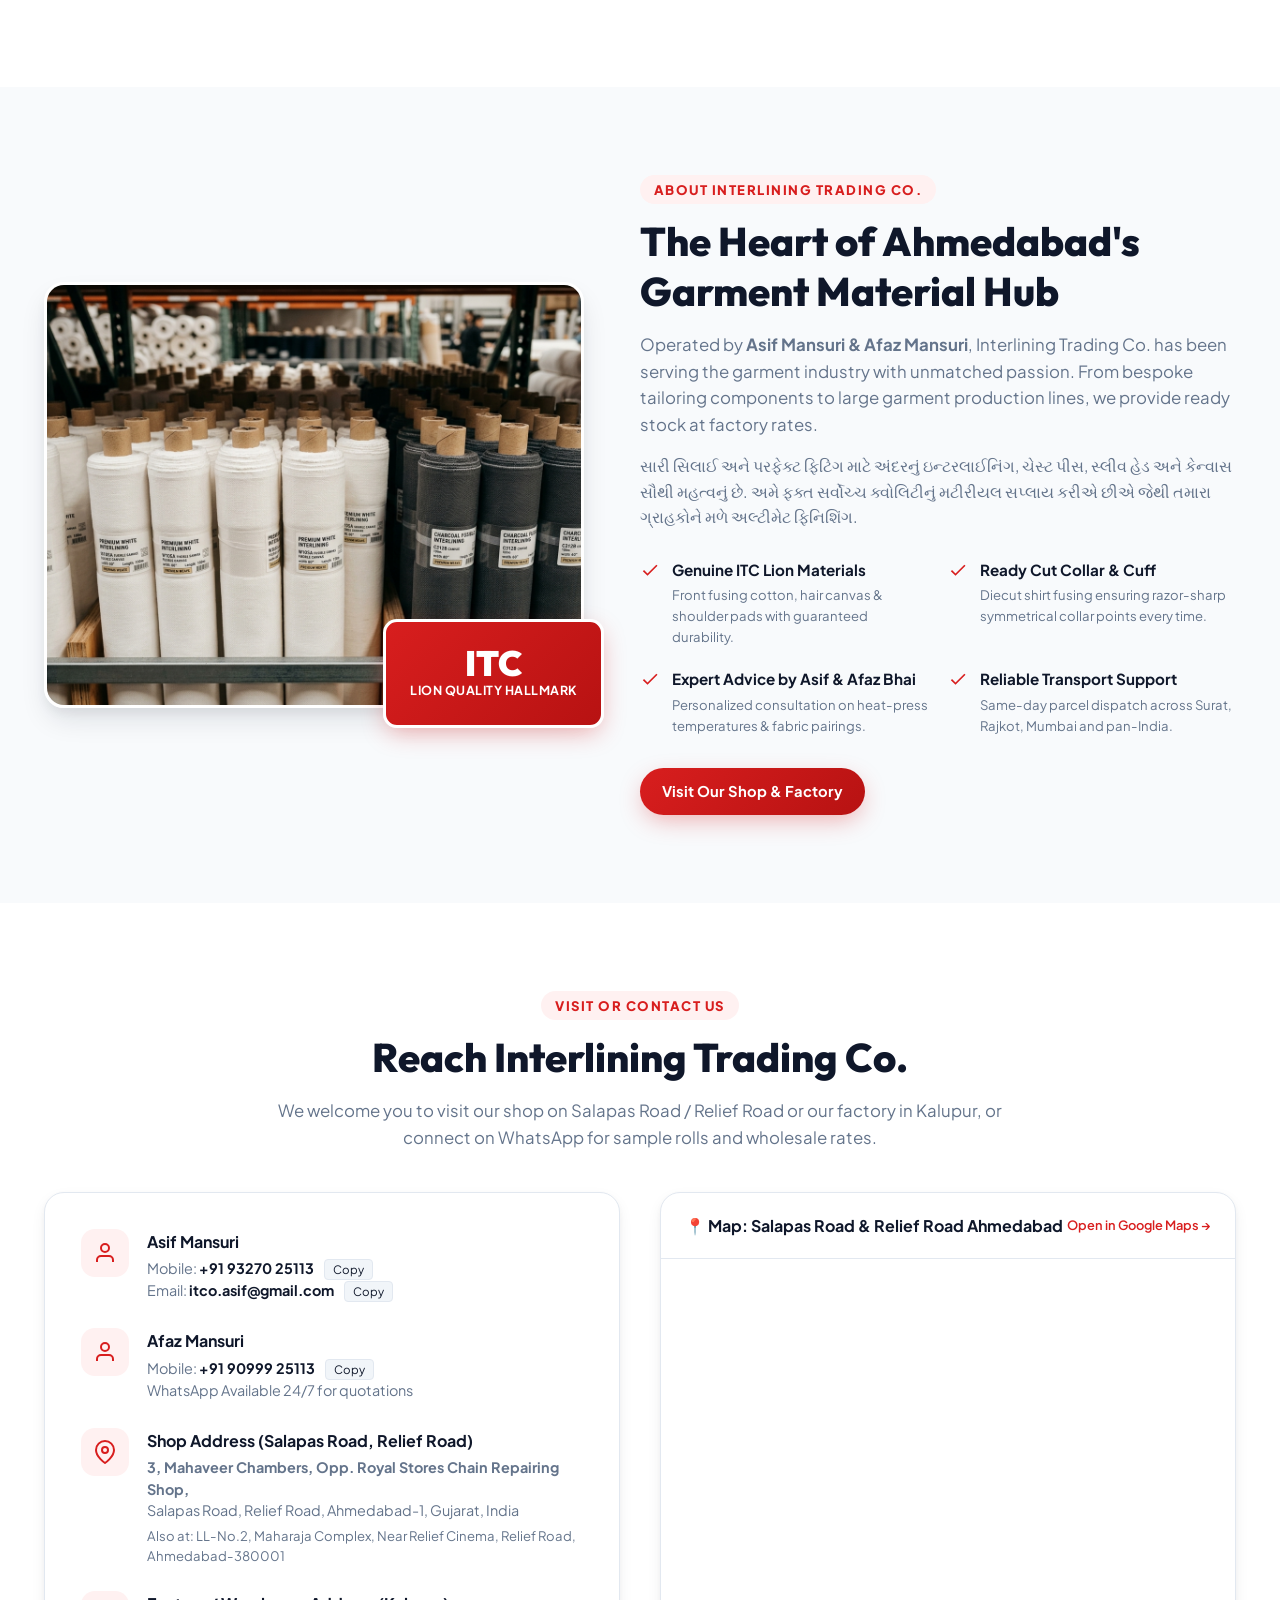
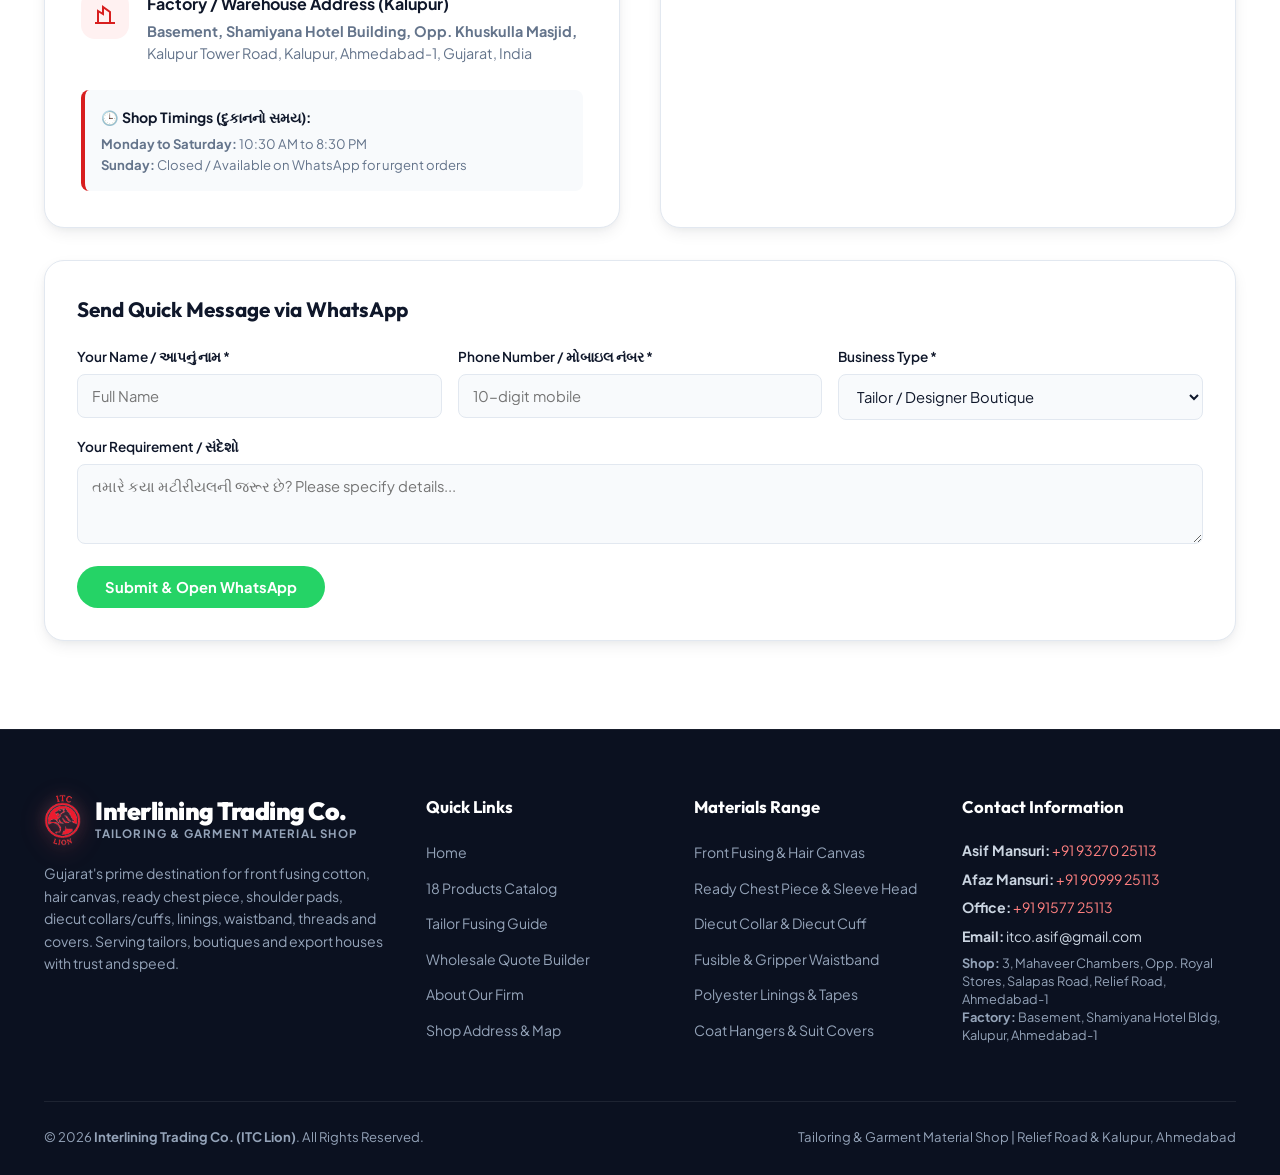
==== commit 9b6a00cb: "Fix mobile drawer blur: elevate z-index above backdrop, remove raster blur filter, and add drawer he" ====
--- a/index.html
+++ b/index.html
@@ -53,6 +53,18 @@
 
       <!-- Navigation Links -->
       <nav class="nav-links" id="navLinks">
+        <!-- Mobile Drawer Header -->
+        <div class="mobile-drawer-header">
+          <div class="drawer-brand">
+            <img src="images/itc_lion_logo.png" alt="ITC Lion Logo" class="drawer-logo">
+            <div class="drawer-title-box">
+              <strong>ITC Lion</strong>
+              <span>Interlining Trading Co.</span>
+            </div>
+          </div>
+          <button type="button" class="drawer-close-btn" id="drawerCloseBtn" aria-label="Close menu">✕</button>
+        </div>
+
         <a href="#home" class="nav-link active">Home</a>
         <a href="#products" class="nav-link">Products Catalog</a>
         <a href="#fusing-guide" class="nav-link">Tailor Guide</a>
--- a/style.css
+++ b/style.css
@@ -168,9 +168,8 @@
 .site-header {
   position: sticky;
   top: 0;
-  z-index: 1000;
-  background-color: rgba(255, 255, 255, 0.96);
-  backdrop-filter: blur(12px);
+  z-index: 2100;
+  background-color: #FFFFFF;
   border-bottom: 1px solid var(--border-color);
   box-shadow: 0 4px 20px rgba(0, 0, 0, 0.04);
   transition: var(--transition-smooth);
@@ -844,28 +843,29 @@
 
 .product-card-media {
   position: relative;
-  height: 230px;
+  height: 220px;
   overflow: hidden;
-  background: #FFFFFF;
+  background: radial-gradient(circle at 50% 50%, #FFFFFF 40%, #F8FAFC 100%);
   display: flex;
   align-items: center;
   justify-content: center;
-  padding: 16px;
+  padding: 24px 20px 16px;
   border-bottom: 1px solid var(--border-color);
 }
 
 .product-card-media img {
-  max-width: 100%;
-  max-height: 100%;
+  max-width: 85%;
+  max-height: 160px;
   width: auto;
   height: auto;
   object-fit: contain;
   transition: transform 0.5s cubic-bezier(0.34, 1.56, 0.64, 1);
-  filter: drop-shadow(0 4px 10px rgba(0,0,0,0.06));
+  filter: drop-shadow(0 6px 16px rgba(15, 23, 42, 0.1));
+  display: block;
 }
 
 .product-card:hover .product-card-media img {
-  transform: scale(1.08);
+  transform: scale(1.06);
 }
 
 .product-badge {
@@ -1046,12 +1046,27 @@
   padding: 32px;
 }
 
+.modal-media-col {
+  background: radial-gradient(circle at 50% 50%, #FFFFFF 40%, #F8FAFC 100%);
+  border-radius: var(--radius-md);
+  border: 1px solid var(--border-color);
+  display: flex;
+  align-items: center;
+  justify-content: center;
+  padding: 24px;
+  min-height: 240px;
+}
+
 .modal-media-col img {
-  border-radius: var(--radius-md);
-  width: 100%;
-  height: 320px;
-  object-fit: cover;
-  border: 1px solid var(--border-color);
+  border-radius: 0;
+  width: auto !important;
+  max-width: 90% !important;
+  height: auto !important;
+  max-height: 220px !important;
+  object-fit: contain !important;
+  border: none !important;
+  filter: drop-shadow(0 10px 24px rgba(15, 23, 42, 0.12));
+  display: block;
 }
 
 .modal-details-col {
@@ -1969,10 +1984,8 @@
 .nav-backdrop {
   position: fixed;
   inset: 0;
-  background: rgba(15, 23, 42, 0.65);
-  backdrop-filter: blur(4px);
-  -webkit-backdrop-filter: blur(4px);
-  z-index: 2050;
+  background: rgba(15, 23, 42, 0.55);
+  z-index: 2000;
   opacity: 0;
   pointer-events: none;
   transition: opacity 0.3s ease;
@@ -1981,6 +1994,10 @@
 .nav-backdrop.active {
   opacity: 1;
   pointer-events: auto;
+}
+
+.mobile-drawer-header {
+  display: none;
 }
 
 body.menu-open {
@@ -2082,17 +2099,17 @@
     position: fixed;
     top: 0;
     left: -100%;
-    width: 290px;
-    max-width: 82vw;
+    width: 300px;
+    max-width: 85vw;
     height: 100vh;
     height: 100dvh;
-    background: #FFFFFF;
+    background: #FFFFFF !important;
     flex-direction: column;
-    padding: 36px 20px 80px;
+    padding: 20px 18px 80px;
     align-items: stretch;
-    gap: 12px;
+    gap: 8px;
     transition: left 0.35s cubic-bezier(0.4, 0, 0.2, 1);
-    box-shadow: 10px 0 35px rgba(0, 0, 0, 0.2);
+    box-shadow: 14px 0 45px rgba(15, 23, 42, 0.25);
     z-index: 2200;
     overflow-y: auto;
     -webkit-overflow-scrolling: touch;
@@ -2102,10 +2119,74 @@
     left: 0;
   }
 
+  .mobile-drawer-header {
+    display: flex;
+    align-items: center;
+    justify-content: space-between;
+    padding-bottom: 14px;
+    margin-bottom: 10px;
+    border-bottom: 1px solid var(--border-color);
+  }
+
+  .drawer-brand {
+    display: flex;
+    align-items: center;
+    gap: 10px;
+  }
+
+  .drawer-logo {
+    height: 40px;
+    width: auto;
+    object-fit: contain;
+  }
+
+  .drawer-title-box {
+    display: flex;
+    flex-direction: column;
+  }
+
+  .drawer-title-box strong {
+    font-size: 1.05rem;
+    font-weight: 800;
+    color: var(--primary);
+    line-height: 1.2;
+    font-family: var(--font-heading);
+  }
+
+  .drawer-title-box span {
+    font-size: 0.65rem;
+    font-weight: 600;
+    color: var(--text-muted);
+    text-transform: uppercase;
+    letter-spacing: 0.5px;
+  }
+
+  .drawer-close-btn {
+    width: 36px;
+    height: 36px;
+    border-radius: 8px;
+    background: #F1F5F9;
+    border: 1px solid var(--border-color);
+    color: var(--secondary);
+    font-size: 1.1rem;
+    display: flex;
+    align-items: center;
+    justify-content: center;
+    cursor: pointer;
+    font-weight: 700;
+    line-height: 1;
+    transition: background 0.2s ease;
+  }
+
+  .drawer-close-btn:hover, .drawer-close-btn:active {
+    background: #E2E8F0;
+    color: var(--primary);
+  }
+
   .nav-link {
     padding: 12px 14px;
     border-radius: var(--radius-sm);
-    font-size: 1rem;
+    font-size: 0.98rem;
     font-weight: 600;
     color: var(--secondary);
     border-bottom: 1px solid var(--border-light);
@@ -2159,19 +2240,54 @@
     margin-bottom: 28px;
   }
 
+  /* Hero Media on Mobile: Wide 16:10 Aspect Ratio with 100% Uncovered Picture */
+  .hero-media-wrapper {
+    display: flex;
+    flex-direction: column;
+    gap: 12px;
+  }
+
+  .hero-media-card {
+    aspect-ratio: 16 / 10;
+    width: 100%;
+    height: auto;
+    border-radius: var(--radius-md);
+    overflow: hidden;
+    border: 3px solid #FFFFFF;
+    box-shadow: var(--shadow-md);
+  }
+
   .hero-media-card img {
-    height: 320px;
-  }
-
-  /* Keep floating badges inside viewport boundaries */
-  .floating-badge.badge-left {
-    bottom: 16px;
-    left: 12px;
-  }
-
-  .floating-badge.badge-right {
-    top: 16px;
-    right: 12px;
+    width: 100%;
+    height: 100%;
+    object-fit: cover;
+    object-position: center;
+    display: block;
+  }
+
+  /* Place badges cleanly below the picture so they NEVER obscure the hero image */
+  .floating-badge {
+    position: static !important;
+    animation: none !important;
+    transform: none !important;
+    box-shadow: var(--shadow-sm);
+    border: 1px solid var(--border-color);
+    padding: 10px 14px;
+    border-radius: var(--radius-sm);
+    background: #FFFFFF;
+    width: 100%;
+    margin: 0;
+  }
+
+  .floating-badge h5 {
+    font-size: 0.86rem;
+    margin-bottom: 2px;
+    color: var(--secondary);
+  }
+
+  .floating-badge p {
+    font-size: 0.74rem;
+    color: var(--text-muted);
   }
 
   /* Horizontal Swipeable Category Tabs on Mobile */
@@ -2213,7 +2329,34 @@
   }
 
   .product-card-media {
-    height: 220px;
+    height: 195px;
+    padding: 20px 16px;
+    background: radial-gradient(circle at 50% 50%, #FFFFFF 45%, #F8FAFC 100%);
+  }
+
+  .product-card-media img {
+    max-width: 85%;
+    max-height: 145px;
+    object-fit: contain !important;
+  }
+
+  .quick-view-overlay-btn {
+    display: none !important;
+  }
+
+  /* Modal Media on Mobile */
+  .modal-media-col {
+    padding: 16px;
+    min-height: 180px;
+    background: radial-gradient(circle at 50% 50%, #FFFFFF 45%, #F8FAFC 100%);
+    border-radius: var(--radius-md);
+    border: 1px solid var(--border-color);
+  }
+
+  .modal-media-col img {
+    max-height: 170px !important;
+    max-width: 88% !important;
+    object-fit: contain !important;
   }
 
   /* Trust Badges */
@@ -2244,8 +2387,20 @@
   }
 
   /* About & Contact */
+  .about-image-main {
+    aspect-ratio: 16 / 10;
+    height: auto;
+    width: 100%;
+    overflow: hidden;
+    border-radius: var(--radius-md);
+  }
+
   .about-image-main img {
-    height: 260px;
+    width: 100%;
+    height: 100%;
+    object-fit: cover;
+    object-position: center;
+    display: block;
   }
 
   .about-experience-badge {
